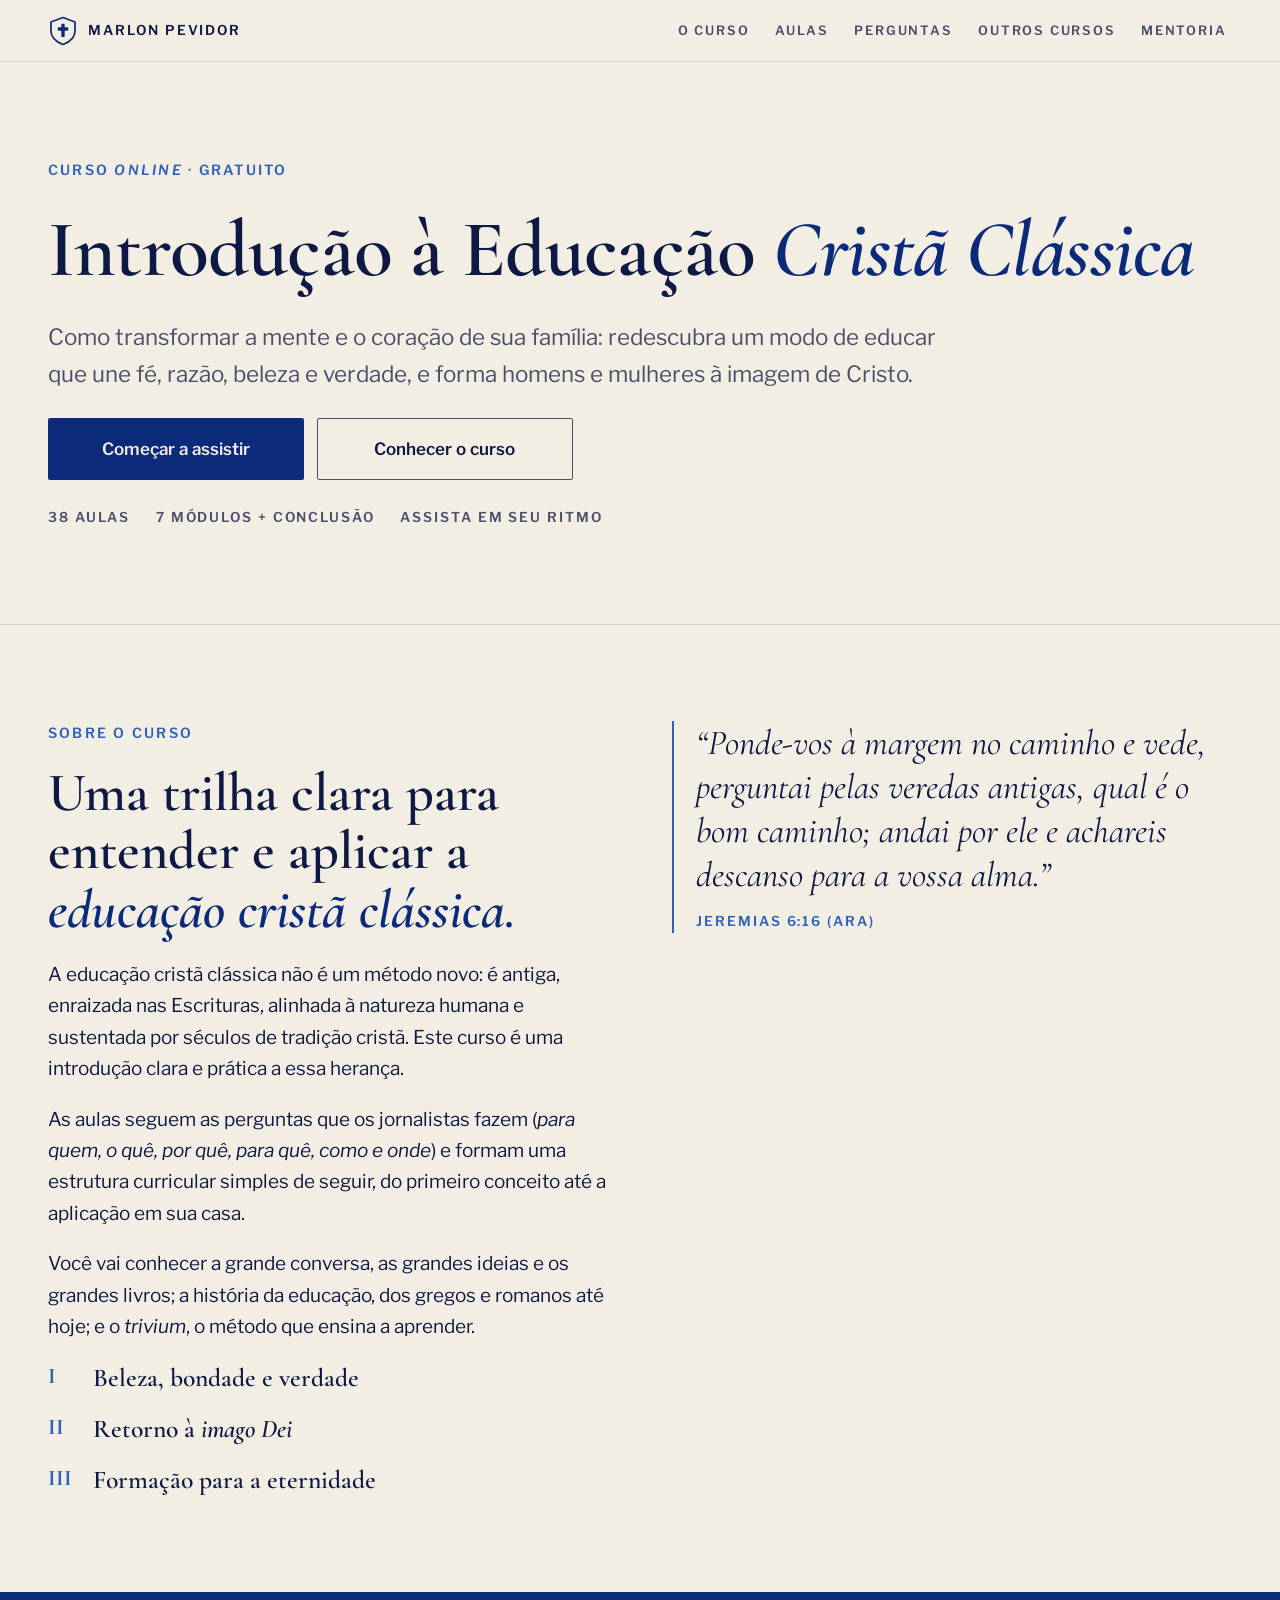
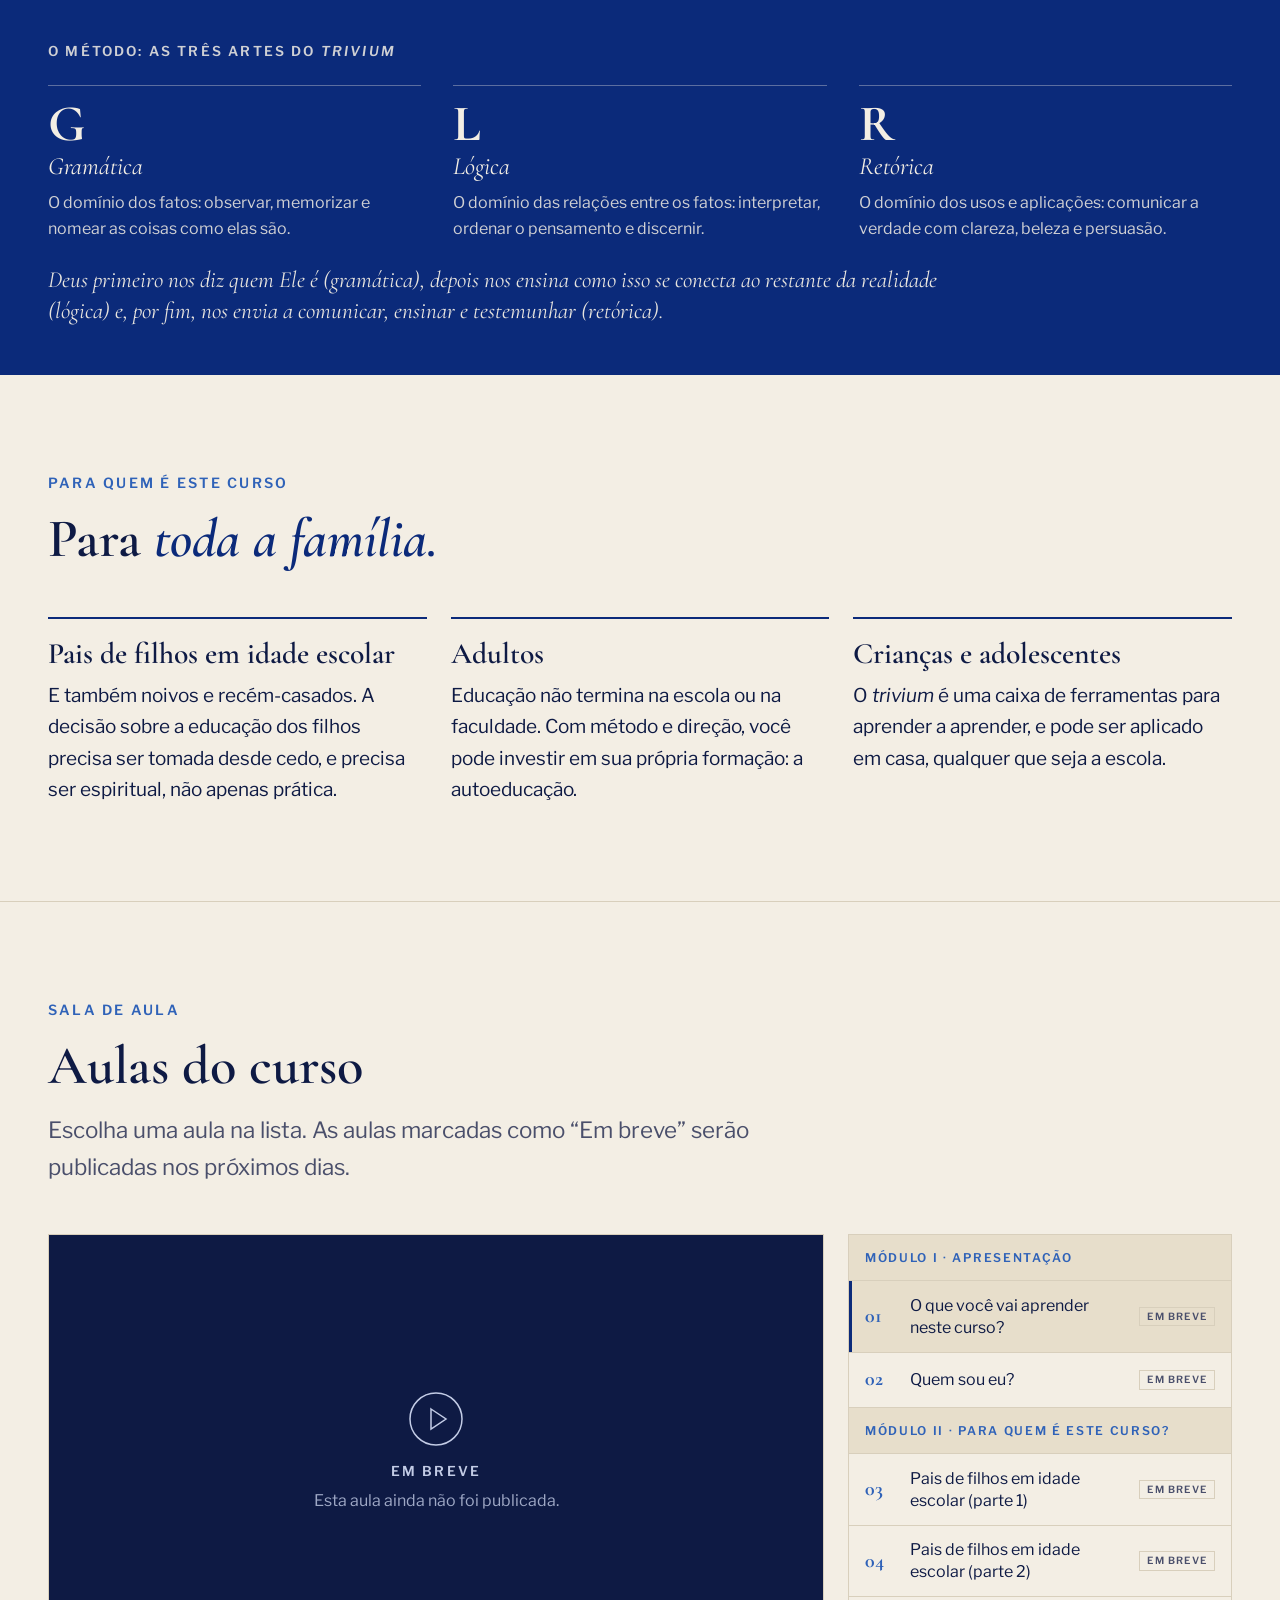
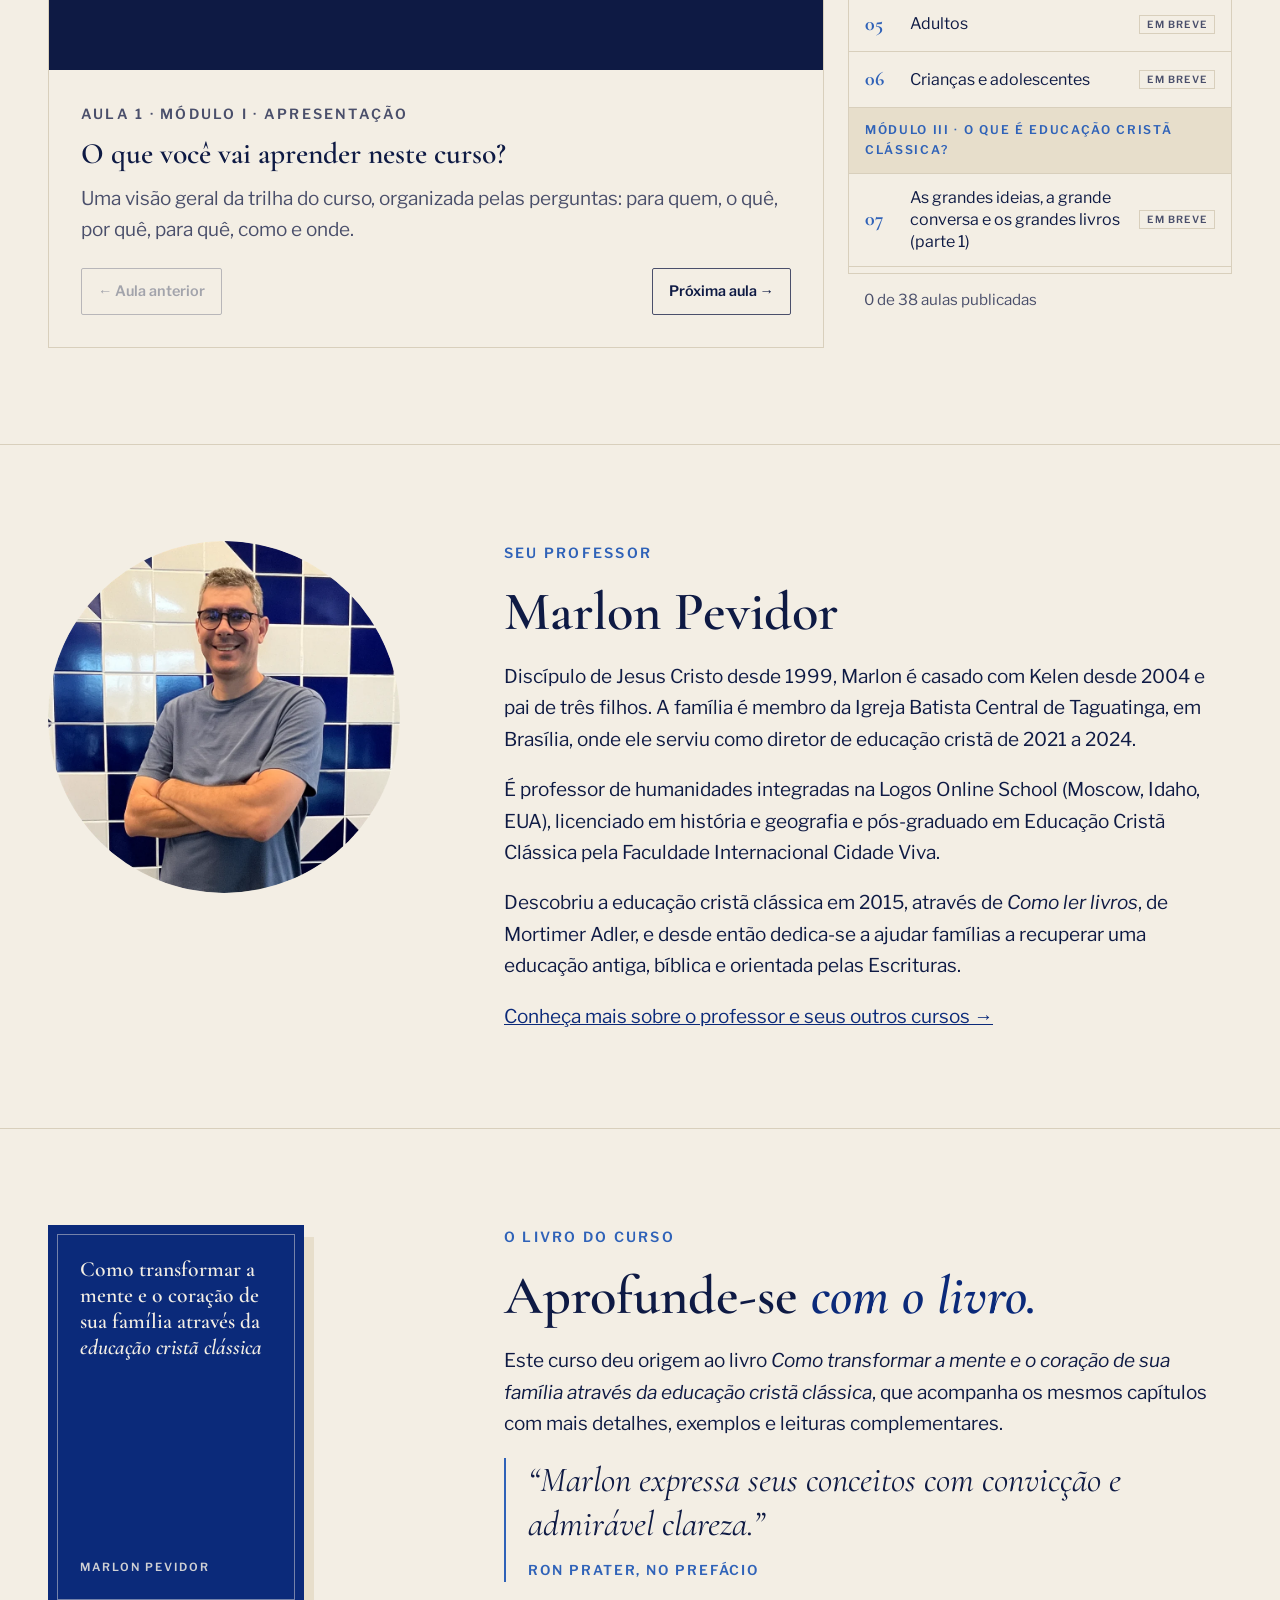
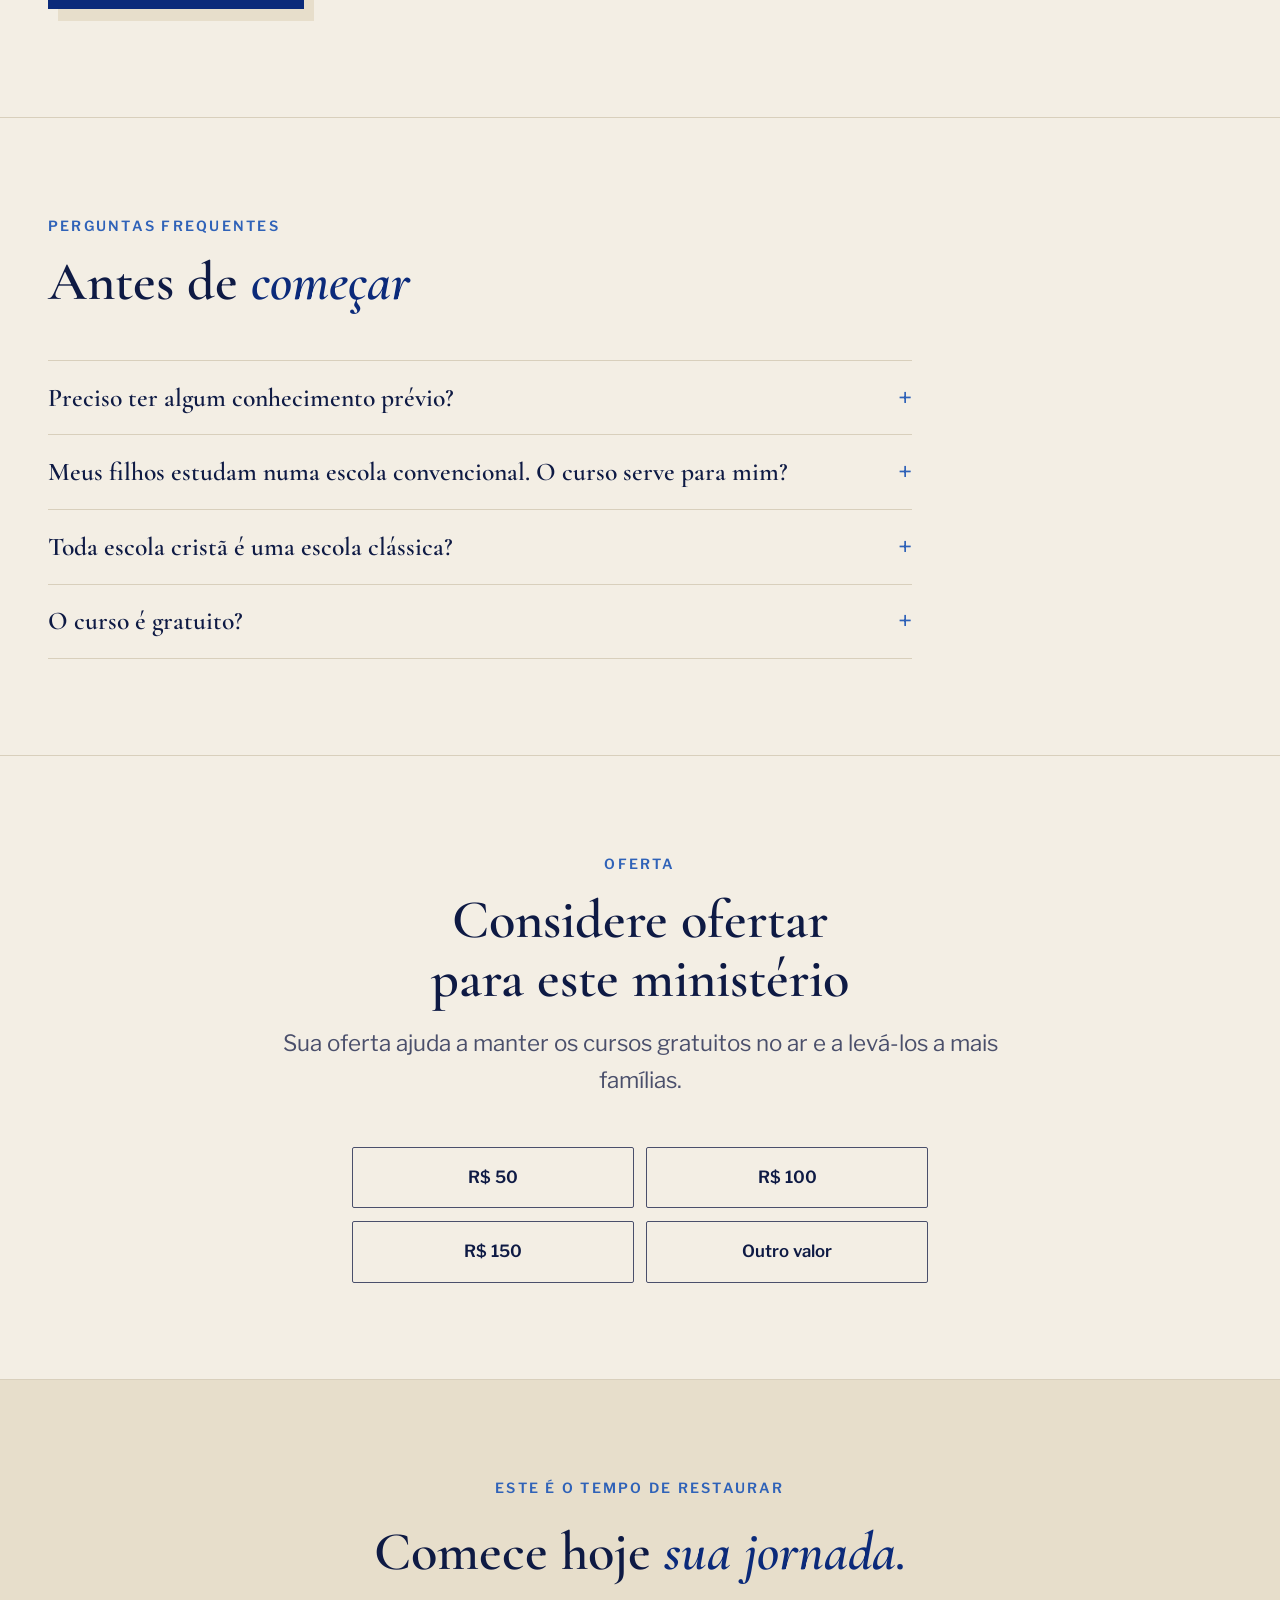
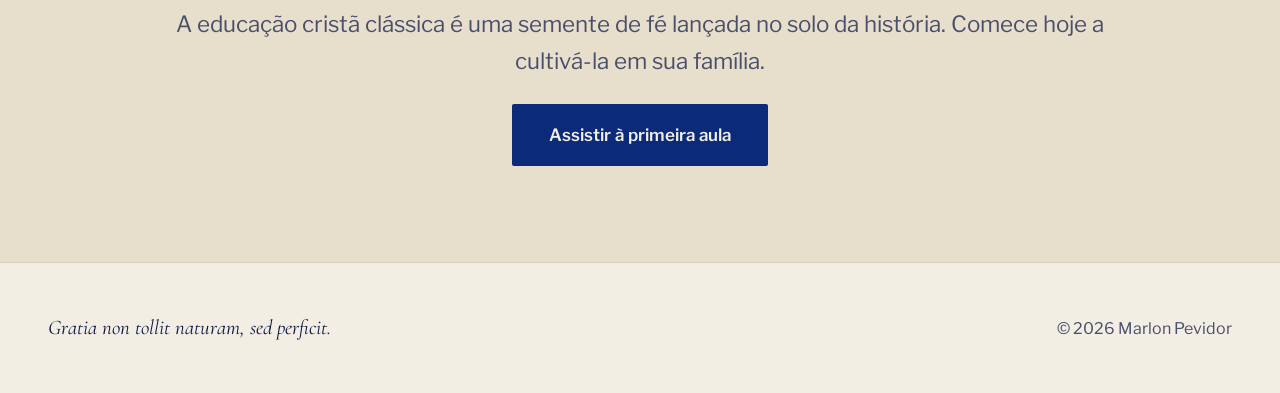
==== iecc/index.html @ c8c59bc8 "Simetria óptica das camadas, menu mais espaçado no celular, marca sobe ao topo - Mede a simetria pel" ====
<!doctype html>
<html lang="pt-BR">
<head>
<meta charset="utf-8">
<meta name="viewport" content="width=device-width, initial-scale=1, viewport-fit=cover">
<title>Introdução à Educação Cristã Clássica · Marlon Pevidor</title>
<meta name="description" content="Curso online gratuito de introdução à educação cristã clássica, com Marlon Pevidor.">
<link rel="canonical" href="https://marlonpevidor.pages.dev/iecc/">
<meta property="og:type" content="website">
<meta property="og:locale" content="pt_BR">
<meta property="og:site_name" content="Marlon Pevidor">
<meta property="og:url" content="https://marlonpevidor.pages.dev/iecc/">
<meta property="og:title" content="Introdução à Educação Cristã Clássica · Marlon Pevidor">
<meta property="og:description" content="Curso online gratuito: redescubra a tradição que formou gerações pela beleza, pela bondade e pela verdade.">
<meta property="og:image" content="https://marlonpevidor.pages.dev/iecc/compartilhar.png?v=9">
<meta property="og:image:width" content="1200">
<meta property="og:image:height" content="630">
<meta name="twitter:card" content="summary_large_image">
<link rel="icon" href="../favicon.svg" type="image/svg+xml">
<link rel="icon" href="../favicon-32.png" type="image/png" sizes="32x32">
<link rel="icon" href="../icon-192.png" type="image/png" sizes="192x192">
<link rel="apple-touch-icon" href="../apple-touch-icon.png">
<link rel="preconnect" href="https://fonts.googleapis.com">
<link rel="preconnect" href="https://fonts.gstatic.com" crossorigin>
<link rel="stylesheet" href="https://fonts.googleapis.com/css2?family=Cormorant+Garamond:ital,wght@0,500;0,600;0,700;1,500;1,600&family=Libre+Franklin:wght@400;500;600&display=swap">
<link rel="stylesheet" href="../estilo.css">
<script src="../site.js" defer></script>
</head>
<body>

<header class="topbar">
  <div class="wrap">
    <a class="brand" href="../" title="Página inicial"><svg class="crest" viewBox="0 0 40 40" aria-hidden="true"><path d="M20 2 L36 8 V20 C36 29 28 35 20 38 C12 35 4 29 4 20 V8 Z" fill="none" stroke="currentColor" stroke-width="2.3" stroke-linejoin="round"/><g transform="translate(9.76 8.96) scale(0.08)" fill="currentColor"><path d="M216,92v24a16,16,0,0,1-16,16H156v92a16,16,0,0,1-16,16H116a16,16,0,0,1-16-16V132H56a16,16,0,0,1-16-16V92A16,16,0,0,1,56,76h44V32a16,16,0,0,1,16-16h24a16,16,0,0,1,16,16V76h44A16,16,0,0,1,216,92Z"/></g></svg><span>Marlon Pevidor</span></a>
    <nav aria-label="Menu">
      <a href="#sobre">O curso</a>
      <a href="#aulas">Aulas</a>
      <a href="#perguntas">Perguntas</a>
      <a href="../#cursos">Outros cursos</a>
      <a href="../mentoria/">Mentoria</a>
    </nav>
  </div>
</header>

<main id="inicio">

  <section class="hero solo">
    <div class="wrap">
      <div class="hero-copy">
        <p class="caps">Curso <em>online</em> · Gratuito</p>
        <h1>Introdução à Educação <em>Cristã Clássica</em></h1>
        <p class="lede">Como transformar a mente e o coração de sua família: redescubra um modo de educar que une fé, razão, beleza e verdade, e forma homens e mulheres à imagem de Cristo.</p>
        <div class="actions">
          <a class="btn btn-primary" href="#aulas">Começar a assistir</a>
          <a class="btn btn-ghost" href="#sobre">Conhecer o curso</a>
        </div>
        <ul class="facts-inline"><li id="meta-count">aulas</li><li>7 módulos + conclusão</li><li>Assista em seu ritmo</li></ul>
      </div>
    </div>
  </section>

  <section class="story" id="sobre">
    <div class="wrap">
      <div class="stack">
        <p class="caps">Sobre o curso</p>
        <h2>Uma trilha clara para entender e aplicar a <em>educação cristã clássica.</em></h2>
        <p>A educação cristã clássica não é um método novo: é antiga, enraizada nas Escrituras, alinhada à natureza humana e sustentada por séculos de tradição cristã. Este curso é uma introdução clara e prática a essa herança.</p>
        <p>As aulas seguem as perguntas que os jornalistas fazem (<em>para quem, o quê, por quê, para quê, como e onde</em>) e formam uma estrutura curricular simples de seguir, do primeiro conceito até a aplicação em sua casa.</p>
        <p>Você vai conhecer a grande conversa, as grandes ideias e os grandes livros; a história da educação, dos gregos e romanos até hoje; e o <em>trivium</em>, o método que ensina a aprender.</p>
        <ol class="destiny big">
          <li>Beleza, bondade e verdade</li>
          <li>Retorno à <em>imago Dei</em></li>
          <li>Formação para a eternidade</li>
        </ol>
      </div>
      <blockquote>
        <p>“Ponde-vos à margem no caminho e vede, perguntai pelas veredas antigas, qual é o bom caminho; andai por ele e achareis descanso para a vossa alma.”</p>
        <cite>Jeremias 6:16 (ARA)</cite>
      </blockquote>
    </div>
  </section>

  <section class="band three" aria-label="As três artes do trivium">
    <div class="wrap">
      <span class="label">O método: as três artes do <em>trivium</em></span>
      <ol>
        <li><span class="letter" aria-hidden="true">G</span><span class="word">Gramática</span><span class="desc">O domínio dos fatos: observar, memorizar e nomear as coisas como elas são.</span></li>
        <li><span class="letter" aria-hidden="true">L</span><span class="word">Lógica</span><span class="desc">O domínio das relações entre os fatos: interpretar, ordenar o pensamento e discernir.</span></li>
        <li><span class="letter" aria-hidden="true">R</span><span class="word">Retórica</span><span class="desc">O domínio dos usos e aplicações: comunicar a verdade com clareza, beleza e persuasão.</span></li>
      </ol>
      <p class="note">Deus primeiro nos diz quem Ele é (gramática), depois nos ensina como isso se conecta ao restante da realidade (lógica) e, por fim, nos envia a comunicar, ensinar e testemunhar (retórica).</p>
    </div>
  </section>

  <section id="para-quem">
    <div class="wrap">
      <div class="head">
        <p class="caps">Para quem é este curso</p>
        <h2>Para <em>toda a família.</em></h2>
      </div>
      <div class="paths three">
        <div class="path">
          <h3>Pais de filhos em idade escolar</h3>
          <p>E também noivos e recém-casados. A decisão sobre a educação dos filhos precisa ser tomada desde cedo, e precisa ser espiritual, não apenas prática.</p>
        </div>
        <div class="path">
          <h3>Adultos</h3>
          <p>Educação não termina na escola ou na faculdade. Com método e direção, você pode investir em sua própria formação: a autoeducação.</p>
        </div>
        <div class="path">
          <h3>Crianças e adolescentes</h3>
          <p>O <em>trivium</em> é uma caixa de ferramentas para aprender a aprender, e pode ser aplicado em casa, qualquer que seja a escola.</p>
        </div>
      </div>
    </div>
  </section>

  <section id="aulas">
    <div class="wrap">
      <div class="head">
        <p class="caps">Sala de aula</p>
        <h2>Aulas do curso</h2>
        <p class="lede">Escolha uma aula na lista. As aulas marcadas como “Em breve” serão publicadas nos próximos dias.</p>
      </div>
      <div class="player-grid">
        <div class="stage">
          <div class="video" id="video"></div>
          <div class="lesson-info">
            <p class="caps" id="lesson-module"></p>
            <h3 id="lesson-title"></h3>
            <p id="lesson-desc"></p>
            <div class="lesson-nav">
              <button id="prev">← Aula anterior</button>
              <button id="next">Próxima aula →</button>
            </div>
          </div>
        </div>
        <aside>
          <div class="syllabus" id="syllabus"></div>
          <div class="progress" id="progress"></div>
        </aside>
      </div>
    </div>
  </section>

  <section class="about" id="professor">
    <div class="wrap">
      <img src="../assets/marlon.webp" alt="Professor Marlon Pevidor" width="840" height="840" loading="lazy">
      <div class="stack">
        <p class="caps">Seu professor</p>
        <h2>Marlon Pevidor</h2>
        <p>Discípulo de Jesus Cristo desde 1999, Marlon é casado com Kelen desde 2004 e pai de três filhos. A família é membro da Igreja Batista Central de Taguatinga, em Brasília, onde ele serviu como diretor de educação cristã de 2021 a 2024.</p>
        <p>É professor de humanidades integradas na Logos Online School (Moscow, Idaho, EUA), licenciado em história e geografia e pós-graduado em Educação Cristã Clássica pela Faculdade Internacional Cidade Viva.</p>
        <p>Descobriu a educação cristã clássica em 2015, através de <em>Como ler livros</em>, de Mortimer Adler, e desde então dedica-se a ajudar famílias a recuperar uma educação antiga, bíblica e orientada pelas Escrituras.</p>
        <p><a href="../#professor">Conheça mais sobre o professor e seus outros cursos →</a></p>
      </div>
    </div>
  </section>

  <section class="about" id="livro">
    <div class="wrap">
      <div class="book-cover" aria-hidden="true">
        <div class="t">Como transformar a mente e o coração de sua família através da <em>educação cristã clássica</em></div>
        <div class="a">Marlon Pevidor</div>
      </div>
      <div class="stack">
        <p class="caps">O livro do curso</p>
        <h2>Aprofunde-se <em>com o livro.</em></h2>
        <p>Este curso deu origem ao livro <em>Como transformar a mente e o coração de sua família através da educação cristã clássica</em>, que acompanha os mesmos capítulos com mais detalhes, exemplos e leituras complementares.</p>
        <blockquote>
          <p>“Marlon expressa seus conceitos com convicção e admirável clareza.”</p>
          <cite>Ron Prater, no prefácio</cite>
        </blockquote>
      </div>
    </div>
  </section>

  <section id="perguntas">
    <div class="wrap">
      <div class="head">
        <p class="caps">Perguntas frequentes</p>
        <h2>Antes de <em>começar</em></h2>
      </div>
      <div class="faq">
        <details>
          <summary>Preciso ter algum conhecimento prévio?</summary>
          <p>Não. O curso é introdutório e começa do zero, explicando cada conceito (<em>trivium</em>, <em>quadrivium</em>, sete artes liberais, grandes livros) passo a passo.</p>
        </details>
        <details>
          <summary>Meus filhos estudam numa escola convencional. O curso serve para mim?</summary>
          <p>Sim. A formação da mente não depende exclusivamente da escola. O curso mostra caminhos como o <em>afterschooling</em> (aplicar a educação clássica em casa, no contraturno), a educação domiciliar e as escolas cristãs clássicas.</p>
        </details>
        <details>
          <summary>Toda escola cristã é uma escola clássica?</summary>
          <p>Não. Muitas escolas confessionais seguem a BNCC e acrescentam elementos religiosos, mas não adotam os fundamentos da educação cristã clássica. O módulo VII explica as diferenças.</p>
        </details>
        <details>
          <summary>O curso é gratuito?</summary>
          <p>Sim. Todas as aulas ficam disponíveis gratuitamente no YouTube e podem ser assistidas aqui, em seu ritmo.</p>
        </details>
      </div>
    </div>
  </section>

  <section class="center" id="ofertar">
    <div class="wrap">
      <div class="head">
        <p class="caps">Oferta</p>
        <h2>Considere ofertar para este ministério</h2>
        <p class="lede">Sua oferta ajuda a manter os cursos gratuitos no ar e a levá-los a mais famílias.</p>
      </div>
      <div class="pix-box" id="ofertar-box">
        <div class="pix-valores"></div>
        <div class="pix-resultado" hidden>
          <p class="pix-titulo"></p>
          <div class="pix-qr"></div>
          <p class="pix-ajuda">No celular: toque em <strong>Copiar código Pix</strong>, abra o <em>app</em> de seu banco, vá em <strong>Pix → Copia e Cola</strong> e cole. No computador: escaneie o <em>QR Code</em> com o <em>app</em> do banco.</p>
          <textarea readonly aria-label="Código Pix copia e cola"></textarea>
          <button type="button" class="btn btn-primary pix-copiar">Copiar código Pix</button>
        </div>
      </div>
    </div>
  </section>

  <section class="final">
    <div class="wrap">
      <p class="caps">Este é o tempo de restaurar</p>
      <h2>Comece hoje <em>sua jornada.</em></h2>
      <p class="lede">A educação cristã clássica é uma semente de fé lançada no solo da história. Comece hoje a cultivá-la em sua família.</p>
      <div class="actions"><a class="btn btn-primary" href="#aula-1">Assistir à primeira aula</a></div>
    </div>
  </section>

</main>

<footer>
  <div class="wrap">
    <em lang="la">Gratia non tollit naturam, sed perficit.</em>
    <span>© <span id="year">2026</span> Marlon Pevidor</span>
  </div>
</footer>
<script>
/* ==================================================================
   AULAS DO CURSO — para publicar uma aula, cole o link do YouTube
   entre as aspas de youtube: "". O campo "arquivo" é só o nome do
   vídeo no Google Drive, para você saber qual é qual.
   Aulas com youtube vazio aparecem como "Em breve".
   ================================================================== */
const MODULOS = [
  {
    titulo: "Módulo I · Apresentação",
    aulas: [
      { arquivo: "M1A1", youtube: "", titulo: "O que você vai aprender neste curso?", descricao: "Uma visão geral da trilha do curso, organizada pelas perguntas: para quem, o quê, por quê, para quê, como e onde." },
      { arquivo: "M1A2", youtube: "", titulo: "Quem sou eu?", descricao: "Um pouco da história do professor Marlon Pevidor e de como ele descobriu a educação cristã clássica." },
    ],
  },
  {
    titulo: "Módulo II · Para quem é este curso?",
    aulas: [
      { arquivo: "M2A1p1", youtube: "", titulo: "Pais de filhos em idade escolar (parte 1)", descricao: "Por que a decisão sobre a educação dos filhos precisa ser espiritual, e não apenas prática." },
      { arquivo: "M2A1p2", youtube: "", titulo: "Pais de filhos em idade escolar (parte 2)", descricao: "Escolas confessionais, escolas cristãs clássicas e o que considerar na escolha." },
      { arquivo: "M2A2",   youtube: "", titulo: "Adultos", descricao: "A educação cristã clássica também é para você: a autoeducação com método e direção." },
      { arquivo: "M2A3",   youtube: "", titulo: "Crianças e adolescentes", descricao: "O <em>trivium</em> como caixa de ferramentas para aprender a aprender." },
    ],
  },
  {
    titulo: "Módulo III · O que é educação cristã clássica?",
    aulas: [
      { arquivo: "M3A1p1", youtube: "", titulo: "As grandes ideias, a grande conversa e os grandes livros (parte 1)", descricao: "A conversa mantida pelas maiores mentes dos últimos quase três mil anos — e como entrar nela." },
      { arquivo: "M3A1p2", youtube: "", titulo: "As grandes ideias, a grande conversa e os grandes livros (parte 2)", descricao: "Continuação." },
      { arquivo: "M3A1p3", youtube: "", titulo: "As grandes ideias, a grande conversa e os grandes livros (parte 3)", descricao: "Continuação." },
      { arquivo: "M3A1p4", youtube: "", titulo: "As grandes ideias, a grande conversa e os grandes livros (parte 4)", descricao: "Continuação." },
      { arquivo: "M3A1p5", youtube: "", titulo: "As grandes ideias, a grande conversa e os grandes livros (parte 5)", descricao: "Continuação." },
      { arquivo: "M3A2p1", youtube: "", titulo: "Breve história da educação (parte 1)", descricao: "Gregos e romanos: gramática, literatura, lógica e retórica." },
      { arquivo: "M3A2p2", youtube: "", titulo: "Breve história da educação (parte 2)", descricao: "De Agostinho às sete artes liberais; o Renascimento e a Reforma." },
      { arquivo: "M3A2p3", youtube: "", titulo: "Breve história da educação (parte 3)", descricao: "Do Iluminismo à educação progressista do século XX." },
    ],
  },
  {
    titulo: "Módulo IV · Por que é importante saber o que é educação cristã clássica?",
    aulas: [
      { arquivo: "M4A1p1", youtube: "", titulo: "Uma defesa da educação cristã clássica (parte 1)", descricao: "A defesa positiva: as características da educação cristã clássica." },
      { arquivo: "M4A1p2", youtube: "", titulo: "Uma defesa da educação cristã clássica (parte 2)", descricao: "Continuação." },
      { arquivo: "M4A1p3", youtube: "", titulo: "Uma defesa da educação cristã clássica (parte 3)", descricao: "Continuação." },
      { arquivo: "M4A1p4", youtube: "", titulo: "Uma defesa da educação cristã clássica (parte 4)", descricao: "A defesa negativa: refutando acusações." },
      { arquivo: "M4A1p5", youtube: "", titulo: "Uma defesa da educação cristã clássica (parte 5)", descricao: "Os defeitos das alternativas." },
      { arquivo: "M4A2p1", youtube: "", titulo: "Textos bíblicos que referendam a educação cristã clássica (parte 1)", descricao: "O que as Escrituras dizem sobre educar." },
      { arquivo: "M4A2p2", youtube: "", titulo: "Textos bíblicos que referendam a educação cristã clássica (parte 2)", descricao: "Continuação." },
      { arquivo: "M4A3p1", youtube: "", titulo: "O <em>trivium</em> e a Trindade (parte 1)", descricao: "Gramática, lógica e retórica como analogia da revelação do Deus trino." },
      { arquivo: "M4A3p2", youtube: "", titulo: "O <em>trivium</em> e a Trindade (parte 2)", descricao: "Continuação." },
    ],
  },
  {
    titulo: "Módulo V · Para que serve uma educação cristã clássica?",
    aulas: [
      { arquivo: "M5A1p1", youtube: "", titulo: "Objetivos: beleza, bondade e verdade", descricao: "O primeiro grande objetivo da educação cristã clássica." },
      { arquivo: "M5A1p2", youtube: "", titulo: "Objetivos: o retorno à <em>imago Dei</em>", descricao: "Educar para que sejamos mais parecidos com Cristo." },
      { arquivo: "M5A1p3", youtube: "", titulo: "Objetivos: formação para a eternidade", descricao: "Uma educação que não forma apenas para o mercado, mas para a eternidade." },
    ],
  },
  {
    titulo: "Módulo VI · Como autoeducar-se e educar seus filhos?",
    aulas: [
      { arquivo: "M6A1p1", youtube: "", titulo: "Os métodos (parte 1)", descricao: "As sete artes liberais: <em>trivium</em> e <em>quadrivium</em>." },
      { arquivo: "M6A1p2", youtube: "", titulo: "Os métodos (parte 2)", descricao: "Continuação." },
      { arquivo: "M6A1p3", youtube: "", titulo: "Os métodos (parte 3)", descricao: "Charlotte Mason, com Bruna Bugana." },
      { arquivo: "M6A2p1", youtube: "", titulo: "Adultos: como educar sua mente (parte 1)", descricao: "Um plano de formação para a autoeducação." },
      { arquivo: "M6A2p2", youtube: "", titulo: "Adultos: como educar sua mente (parte 2)", descricao: "Continuação." },
      { arquivo: "M6A3",   youtube: "", titulo: "Crianças", descricao: "Ensinando o <em>trivium</em> e formando uma mente bem treinada." },
    ],
  },
  {
    titulo: "Módulo VII · Onde adquirir uma educação cristã clássica?",
    aulas: [
      { arquivo: "M7A1p1", youtube: "", titulo: "Em casa (parte 1)", descricao: "Educação domiciliar independente." },
      { arquivo: "M7A1p2", youtube: "", titulo: "Em casa (parte 2)", descricao: "Educação domiciliar orientada." },
      { arquivo: "M7A1p3", youtube: "", titulo: "Em casa (parte 3)", descricao: "Continuação." },
      { arquivo: "M7A1p4", youtube: "", titulo: "Em casa (parte 4)", descricao: "Afterschooling: educação clássica no contraturno." },
      { arquivo: "M7A2",   youtube: "", titulo: "Na escola", descricao: "Escolas cristãs clássicas e outras alternativas." },
    ],
  },
  {
    titulo: "Conclusão",
    aulas: [
      { arquivo: "M8A1", youtube: "", titulo: "E agora? O que fazer?", descricao: "Reparando as ruínas: um chamado à ação." },
    ],
  },
];

/* ---------- daqui para baixo não precisa mexer ---------- */
function youtubeId(url) {
  if (!url) return null;
  const m = url.match(/(?:youtu\.be\/|v=|embed\/|shorts\/|live\/)([\w-]{11})/);
  return m ? m[1] : (/^[\w-]{11}$/.test(url) ? url : null);
}

const lessons = [];
MODULOS.forEach((mod) => mod.aulas.forEach((a) => lessons.push({ ...a, modulo: mod.titulo, id: youtubeId(a.youtube) })));

const $ = (s) => document.querySelector(s);
const syllabus = $("#syllabus");
const playIcon = '<svg viewBox="0 0 56 56" fill="none" stroke="currentColor" stroke-width="1.5"><circle cx="28" cy="28" r="26"/><path d="M23 18 L38 28 L23 38 Z"/></svg>';
let current = 0;

function render() {
  let n = 0, html = "";
  MODULOS.forEach((mod) => {
    html += `<div class="module-title">${mod.titulo}</div>`;
    mod.aulas.forEach(() => {
      const l = lessons[n];
      html += `<button class="lesson" data-i="${n}">
        <span class="n">${String(n + 1).padStart(2, "0")}</span>
        <span>${l.titulo}</span>
        <span class="tag ${l.id ? "ok" : ""}">${l.id ? "Assistir" : "Em breve"}</span>
      </button>`;
      n++;
    });
  });
  syllabus.innerHTML = html;
  syllabus.addEventListener("click", (e) => {
    const b = e.target.closest(".lesson");
    if (b) { location.hash = "aula-" + (+b.dataset.i + 1); }
  });
  const published = lessons.filter((l) => l.id).length;
  $("#progress").textContent = `${published} de ${lessons.length} aulas publicadas`;
  $("#meta-count").textContent = `${lessons.length} aulas`;
}

function show(i, scroll) {
  current = Math.max(0, Math.min(lessons.length - 1, i));
  const l = lessons[current];
  $("#video").innerHTML = l.id
    ? `<iframe src="https://www.youtube-nocookie.com/embed/${l.id}?rel=0" title="${l.titulo.replace(/<[^>]+>/g, "")}" allow="accelerometer; autoplay; clipboard-write; encrypted-media; gyroscope; picture-in-picture" allowfullscreen></iframe>`
    : `<div class="placeholder">${playIcon}<strong>EM BREVE</strong><span>Esta aula ainda não foi publicada.</span></div>`;
  $("#lesson-module").textContent = `Aula ${current + 1} · ${l.modulo}`;
  $("#lesson-title").innerHTML = l.titulo;
  $("#lesson-desc").innerHTML = l.descricao;
  document.querySelectorAll(".lesson").forEach((b) => b.classList.toggle("active", +b.dataset.i === current));
  $("#prev").disabled = current === 0;
  $("#next").disabled = current === lessons.length - 1;
  if (scroll) $("#aulas").scrollIntoView({ behavior: "smooth" });
}

function fromHash(scroll) {
  const m = location.hash.match(/^#aula-(\d+)$/);
  if (m) show(+m[1] - 1, scroll);
}

$("#prev").onclick = () => (location.hash = "aula-" + current);
$("#next").onclick = () => (location.hash = "aula-" + (current + 2));
window.addEventListener("hashchange", () => fromHash(true));
$("#year").textContent = new Date().getFullYear();

render();
show(0);
fromHash(true);
</script>
<script>document.getElementById("year").textContent = new Date().getFullYear();</script>
<script src="../qrcode.js"></script>
<script src="../pix.js"></script>
</body>
</html>
---- estilo.css ----
/* =====================================================================
   Estilo único do site do professor Marlon Pevidor.
   Modelo estético da página da mentoria: tipografia de livro (Cormorant
   Garamond) com texto em Libre Franklin, paleta tirada da foto (azulejo
   cobalto e creme), seções separadas por linhas finas, rótulos azuis.
   ===================================================================== */
:root {
  --paper: #F3EEE4;      /* azulejo creme, mais claro */
  --paper-2: #E7DECB;    /* azulejo creme */
  --ink: #0E1A44;        /* azul-marinho profundo */
  --ink-soft: #4A4F6B;   /* cinza-azulado da camisa */
  --cobalt: #0B2A7A;     /* azulejo cobalto */
  --azure: #2F62B8;      /* reflexo no azulejo, versão legível */
  --rule: #D8CFBC;
  --on-cobalt: #F3EEE4;
  --stage: #0E1A44;      /* fundo do vídeo */
  --font-display: "Cormorant Garamond", "EB Garamond", Garamond, "Times New Roman", serif;
  --font-body: "Libre Franklin", "Helvetica Neue", Arial, sans-serif;
  --measure: 62ch;
  --wide: 74rem;
  /* Medidas únicas de espaçamento: todas as camadas usam as mesmas */
  --gutter: clamp(28px, 6vw, 40px);       /* margem lateral do conteúdo */
  --section-y: clamp(64px, 10vw, 96px);   /* espaço acima e abaixo de cada camada */
  --box-pad: clamp(22px, 5vw, 32px);      /* espaço interno de cartões e caixas */
}
@media (prefers-color-scheme: dark) {
  :root:not([data-theme="light"]) {
    --paper: #0B1432; --paper-2: #122047; --ink: #EFE8DA; --ink-soft: #B4BAD0;
    --cobalt: #7FB6EC; --azure: #79B5EC; --rule: #243160; --on-cobalt: #0B1432; --stage: #050B22;
    color-scheme: dark;
  }
}
:root[data-theme="dark"] {
  --paper: #0B1432; --paper-2: #122047; --ink: #EFE8DA; --ink-soft: #B4BAD0;
  --cobalt: #7FB6EC; --azure: #79B5EC; --rule: #243160; --on-cobalt: #0B1432; --stage: #050B22;
  color-scheme: dark;
}

*, *::before, *::after { box-sizing: border-box; }
/* A rolagem para logo abaixo da barra do topo; o "- 1px" esconde a linha de cima da camada
   sob a linha da barra, para não aparecerem duas linhas. --topbar-h é medido por site.js. */
html { scroll-behavior: smooth; scroll-padding-top: calc(var(--topbar-h, 4.5rem) - 1px); }
@media (prefers-reduced-motion: reduce) { html { scroll-behavior: auto; } }
body {
  margin: 0;
  background: var(--paper);
  color: var(--ink);
  font-family: var(--font-body);
  font-size: 1.1875rem;
  line-height: 1.65;
  -webkit-font-smoothing: antialiased;
}
img { max-width: 100%; display: block; }
a { color: var(--cobalt); }
a:focus-visible, summary:focus-visible, button:focus-visible { outline: 2px solid var(--azure); outline-offset: 3px; border-radius: 2px; }

.wrap {
  max-width: calc(var(--wide) + 2 * var(--gutter));
  margin-inline: auto;
  padding-left: max(var(--gutter), env(safe-area-inset-left, 0px));
  padding-right: max(var(--gutter), env(safe-area-inset-right, 0px));
}
section { padding-block: var(--section-y); }
section + section { border-top: 1px solid var(--rule); }

/* escala tipográfica */
.caps {
  font-family: var(--font-body);
  font-weight: 600;
  font-size: 0.875rem;
  letter-spacing: 0.16em;
  text-transform: uppercase;
  color: var(--azure);
  margin: 0;
}
h1, h2, h3 { font-family: var(--font-display); font-weight: 600; line-height: 1.08; margin: 0; text-wrap: balance; }
h1 { font-size: clamp(2.9rem, 6.8vw, 5rem); letter-spacing: -0.01em; }
h2 { font-size: clamp(2.2rem, 4.6vw, 3.4rem); }
h3 { font-size: clamp(1.6rem, 2.4vw, 1.85rem); }
h1 em, h2 em, h3 em { font-style: italic; color: var(--cobalt); }
p { margin: 0; max-width: var(--measure); }
.lede { font-size: clamp(1.25rem, 1.8vw, 1.4rem); color: var(--ink-soft); }
.stack { display: grid; gap: 1.2rem; align-content: start; }
.head { display: grid; gap: 1rem; margin-bottom: clamp(2rem, 4vw, 3rem); max-width: 50rem; }
i[lang="la"], em { font-style: italic; }

/* botões */
.btn {
  display: inline-flex; align-items: center; justify-content: center; gap: 0.6rem;
  font-family: var(--font-body); font-weight: 600; font-size: 1.0625rem;
  padding: 1rem 1.6rem;
  border-radius: 2px;
  border: 1px solid transparent;
  text-decoration: none;
  text-align: center;
  cursor: pointer;
  transition: transform .15s ease, background-color .15s ease;
}
.btn-primary { background: var(--cobalt); color: var(--on-cobalt); }
.btn-primary:hover { transform: translateY(-1px); }
.btn-ghost { background: transparent; color: var(--ink); border-color: var(--ink-soft); }
.btn-ghost:hover { background: var(--paper-2); }
.actions { display: flex; flex-wrap: wrap; gap: 0.8rem; }
.actions .btn { min-width: 16rem; }   /* botões lado a lado com a mesma largura */

/* barra superior */
.topbar { position: sticky; top: env(safe-area-inset-top, 0px); z-index: 20; background: var(--paper); border-bottom: 1px solid var(--rule); }
body::before { content: ""; position: fixed; inset: 0 0 auto; height: env(safe-area-inset-top, 0px); z-index: 30; background: var(--paper); }
.topbar .wrap { display: flex; align-items: center; justify-content: space-between; gap: 1rem; padding-block: 0.75rem; }
.brand { display: inline-flex; align-items: center; gap: .65rem; font-family: var(--font-body); font-weight: 600; letter-spacing: 0.14em; font-size: 0.85rem; text-transform: uppercase; color: var(--ink); text-decoration: none; }
.crest { width: 30px; height: 30px; flex: none; color: var(--cobalt); }
.topbar nav { display: flex; flex-wrap: wrap; gap: 0 .9rem; }
.topbar nav a { font-weight: 600; font-size: .8rem; letter-spacing: .14em; text-transform: uppercase; color: var(--ink-soft); text-decoration: none; padding: .5rem .35rem; } /* área de toque maior */
.topbar nav a:hover { color: var(--cobalt); }

/* abertura */
.hero .wrap { display: grid; grid-template-columns: minmax(0, 1.25fr) minmax(0, 0.85fr); gap: clamp(2rem, 5vw, 4.5rem); align-items: center; }
.hero.solo .wrap { grid-template-columns: minmax(0, 1fr); }
.hero-copy { display: grid; gap: 1.6rem; min-width: 0; }
.portrait { margin: 0; isolation: isolate; padding: 12px; max-width: 27rem; justify-self: center; width: 100%; }
.ring { display: block; position: relative; }
.ring::before { content: ""; position: absolute; inset: -12px; border: 1px solid var(--azure); border-radius: 50%; opacity: .7; }
.portrait img { width: 100%; height: auto; aspect-ratio: 1; object-fit: cover; border-radius: 50%; }
.portrait figcaption { margin-top: 1.2rem; display: grid; gap: .15rem; text-align: center; }
.portrait figcaption strong { font-family: var(--font-display); font-size: 1.6rem; font-weight: 600; }
.portrait figcaption span { font-size: 1rem; color: var(--ink-soft); }
.facts-inline { display: flex; flex-wrap: wrap; gap: .4rem 1.6rem; margin: 0; padding: 0; list-style: none; font-size: .85rem; font-weight: 600; letter-spacing: .14em; text-transform: uppercase; color: var(--ink-soft); }

/* faixa cobalto */
.band { background: var(--cobalt); color: var(--on-cobalt); padding-block: clamp(2.2rem, 4vw, 3rem); }
.band .wrap { display: grid; gap: 1.4rem; }
.band .label { font-size: .85rem; font-weight: 600; letter-spacing: .16em; text-transform: uppercase; opacity: .85; }
.band ol { list-style: none; margin: 0; padding: 0; display: grid; grid-template-columns: repeat(6, minmax(0, 1fr)); gap: 1.4rem 1rem; }
.band.three ol { grid-template-columns: repeat(3, minmax(0, 1fr)); gap: 1.4rem 2rem; }
.band li { display: grid; gap: .1rem; align-content: start; border-top: 1px solid color-mix(in srgb, var(--on-cobalt) 35%, transparent); padding-top: .8rem; }
.band .letter { font-family: var(--font-display); font-weight: 700; font-size: clamp(2.4rem, 4vw, 3.2rem); line-height: 1; }
.band .word { font-family: var(--font-display); font-style: italic; font-size: clamp(1.3rem, 2vw, 1.55rem); line-height: 1.2; }
.band .desc { font-size: 1rem; opacity: .85; margin-top: .4rem; }
.band .note { font-family: var(--font-display); font-style: italic; font-size: clamp(1.25rem, 2vw, 1.45rem); line-height: 1.35; max-width: 56rem; opacity: .95; }
section.band + section, section + section.band { border-top: 0; }

/* duas colunas: texto e citação */
.story .wrap { display: grid; grid-template-columns: minmax(0, 1fr) minmax(0, 1fr); gap: clamp(2rem, 5vw, 5rem); align-items: start; }
blockquote { margin: 0; padding-left: 1.4rem; border-left: 2px solid var(--azure); display: grid; gap: .8rem; }
blockquote p { font-family: var(--font-display); font-size: clamp(1.7rem, 3vw, 2.2rem); line-height: 1.25; font-style: italic; }
blockquote cite { font-style: normal; font-size: .85rem; font-weight: 600; letter-spacing: .14em; text-transform: uppercase; color: var(--azure); }

/* dois quadros */
.ledger { display: grid; grid-template-columns: repeat(2, minmax(0, 1fr)); gap: 0; border: 1px solid var(--rule); }
.ledger > div { padding: var(--box-pad); display: grid; gap: 1rem; align-content: start; }
.ledger > div + div { border-left: 1px solid var(--rule); background: var(--paper-2); }
.ledger ul { margin: 0; padding: 0; list-style: none; display: grid; gap: .8rem; }
.ledger li { padding-left: 1.4rem; position: relative; }
.ledger .have li::before { content: "—"; position: absolute; left: 0; color: var(--ink-soft); }
.ledger .missing li::before { content: "✦"; position: absolute; left: 0; color: var(--azure); font-size: .85rem; top: .25rem; }
.ledger .verdict { font-family: var(--font-display); font-size: 1.55rem; font-style: italic; color: var(--cobalt); }

/* público */
.paths { display: grid; grid-template-columns: repeat(2, minmax(0, 1fr)); gap: 1.5rem; margin-bottom: 2.5rem; }
.paths.three { grid-template-columns: repeat(3, minmax(0, 1fr)); margin-bottom: 0; }
.path { border-top: 2px solid var(--cobalt); padding-top: 1.2rem; display: grid; gap: .6rem; align-content: start; }
.fit { display: grid; grid-template-columns: minmax(0, 1.4fr) minmax(0, 1fr); gap: clamp(1.5rem, 4vw, 3rem); }
.fit ul { margin: 0; padding: 0; list-style: none; display: grid; gap: .9rem; }
.fit li { padding-left: 1.6rem; position: relative; }
.fit .yes li::before { content: "✓"; position: absolute; left: 0; color: var(--cobalt); font-weight: 600; }
.fit .no { background: var(--paper-2); padding: var(--box-pad); display: grid; gap: .8rem; align-content: start; }

/* base: Grau I */
.foundation { display: grid; grid-template-columns: repeat(2, minmax(0, 1fr)); gap: 1.5rem 2.5rem; padding: var(--box-pad); background: var(--paper-2); margin-bottom: 1.5rem; }
.foundation > div { display: grid; gap: .6rem; align-content: start; min-width: 0; }
.foundation .caps { grid-column: 1 / -1; }
.method { margin: .2rem 0 0; padding: 0; list-style: none; display: grid; gap: .55rem; }
.method li { display: grid; grid-template-columns: 7.5rem minmax(0, 1fr); gap: .8rem; }
.method i { font-family: var(--font-display); font-size: 1.3rem; color: var(--cobalt); }

/* percurso: graus */
.degrees { border-top: 1px solid var(--rule); }
.degree { display: grid; grid-template-columns: 4.5rem 8rem minmax(0, 1fr) 13rem; gap: 1.5rem; padding-block: 1.5rem; border-bottom: 1px solid var(--rule); align-items: baseline; }
.degree.current { background: var(--paper-2); padding-inline: 1rem; margin-inline: -1rem; }
.degree .num { font-family: var(--font-display); font-weight: 700; font-size: 2.4rem; line-height: 1; color: var(--azure); }
.degree .dur { font-family: var(--font-display); font-size: 1.45rem; font-weight: 600; font-variant-numeric: lining-nums; }
.degree .what { display: grid; gap: .3rem; min-width: 0; }
.degree .what b { font-family: var(--font-display); font-size: 1.45rem; font-weight: 600; }
.degree .role { font-size: 1rem; color: var(--ink-soft); }
.degree .role i { font-family: var(--font-display); font-size: 1.35rem; color: var(--ink); }
.degree .tag { font-size: .8rem; font-weight: 600; letter-spacing: .12em; text-transform: uppercase; color: var(--cobalt); }
.degrees-note { margin-top: 1.8rem; color: var(--ink-soft); }

/* pilares (também os cartões de cursos) */
.pillars { display: grid; grid-template-columns: repeat(3, minmax(0, 1fr)); gap: 1.5rem; }
.pillar { border: 1px solid var(--rule); padding: var(--box-pad); display: grid; gap: 1rem; align-content: start; color: inherit; text-decoration: none; }
.numeral { font-family: var(--font-display); font-weight: 700; font-size: 3rem; line-height: 1; color: var(--azure); }
.pillar ul { margin: 0; padding: 0; list-style: none; display: grid; gap: 1rem; }
.pillar li { display: grid; gap: .2rem; font-size: 1.05rem; color: var(--ink-soft); }
.pillar li b { color: var(--ink); font-weight: 600; }
.pillar > p:not(.caps) { color: var(--ink-soft); font-size: 1.05rem; }
a.pillar { transition: transform .15s ease, border-color .15s ease; }
a.pillar:hover { transform: translateY(-2px); border-color: var(--cobalt); }
.pillar .go { display: flex; justify-content: space-between; gap: 1rem; padding-top: 1rem; border-top: 1px solid var(--rule); font-size: .8rem; font-weight: 600; letter-spacing: .12em; text-transform: uppercase; color: var(--ink-soft); }
a.pillar .go span:last-child { color: var(--cobalt); }

/* três tempos */
.times { display: grid; grid-template-columns: repeat(3, minmax(0, 1fr)); gap: 0; margin-top: 2.5rem; }
.times > div { padding: 1.4rem 1.4rem 0 0; display: grid; gap: .5rem; align-content: start; border-top: 2px solid var(--cobalt); position: relative; }
.times > div::before { content: ""; position: absolute; top: -7px; left: 0; width: 12px; height: 12px; border-radius: 50%; background: var(--paper); border: 2px solid var(--cobalt); }

/* carreira e destino */
.split { display: grid; grid-template-columns: minmax(0, 1fr) minmax(0, 1fr); gap: clamp(2rem, 5vw, 4.5rem); }
.career { margin: 0; padding: 0; list-style: none; display: grid; }
.career li { display: grid; grid-template-columns: 10rem minmax(0, 1fr); gap: 1rem; padding-block: 1rem; border-bottom: 1px solid var(--rule); }
.career li:first-child { border-top: 1px solid var(--rule); }
.career b { font-family: var(--font-display); font-size: 1.4rem; font-weight: 600; line-height: 1.3; }
.career span { color: var(--ink-soft); }
.destiny { margin: 0; padding: 0; list-style: none; display: grid; gap: 1.1rem; counter-reset: d; }
.destiny li { padding-left: 2.8rem; position: relative; counter-increment: d; }
.destiny li::before { content: counter(d, upper-roman); position: absolute; left: 0; top: -.1rem; font-family: var(--font-display); color: var(--azure); font-size: 1.4rem; font-weight: 700; }
.destiny.big li { font-family: var(--font-display); font-size: 1.6rem; font-weight: 600; line-height: 1.3; }
.destiny.big li::before { top: 0; }

/* sobre / livro: imagem e texto */
.about .wrap { display: grid; grid-template-columns: minmax(0, .7fr) minmax(0, 1.3fr); gap: clamp(2rem, 5vw, 4.5rem); align-items: start; }
.about img { width: 100%; height: auto; max-width: 22rem; aspect-ratio: 1; object-fit: cover; border-radius: 50%; }
.facts { display: grid; grid-template-columns: repeat(2, minmax(0, 1fr)); gap: 1.3rem 2rem; margin: 1rem 0 0; padding-top: 1.5rem; border-top: 1px solid var(--rule); }
.facts dt { font-size: .8rem; font-weight: 600; letter-spacing: .14em; text-transform: uppercase; color: var(--azure); }
.facts dd { margin: .25rem 0 0; font-size: 1.05rem; }
.facts div { min-width: 0; }
.book-cover {
  aspect-ratio: 2 / 3; width: 100%; max-width: 16rem; background: var(--cobalt); color: var(--on-cobalt);
  padding: var(--box-pad); display: flex; flex-direction: column; justify-content: space-between;
  outline: 1px solid color-mix(in srgb, var(--on-cobalt) 45%, transparent); outline-offset: -10px;
  box-shadow: 10px 12px 0 var(--paper-2);
}
.book-cover .t { font-family: var(--font-display); font-size: 1.35rem; line-height: 1.2; font-weight: 600; }
.book-cover .a { font-size: .7rem; font-weight: 600; letter-spacing: .18em; text-transform: uppercase; opacity: .85; }

/* perguntas */
.faq { display: grid; max-width: 54rem; }
.faq details { border-bottom: 1px solid var(--rule); }
.faq details:first-child { border-top: 1px solid var(--rule); }
.faq summary { cursor: pointer; list-style: none; padding-block: 1.3rem; font-family: var(--font-display); font-size: 1.6rem; font-weight: 600; line-height: 1.25; display: flex; justify-content: space-between; gap: 1rem; }
.faq summary::-webkit-details-marker { display: none; }
.faq summary::after { content: "+"; font-family: var(--font-body); font-weight: 400; color: var(--azure); }
.faq details[open] summary::after { content: "−"; }
.faq details p { padding-bottom: 1.4rem; color: var(--ink-soft); }

/* chamada final */
.final { background: var(--paper-2); text-align: center; }
.final .wrap { display: grid; justify-items: center; gap: 1.5rem; }
.final p { margin-inline: auto; }
.final .actions { justify-content: center; }
.contact-line { font-size: 1.05rem; color: var(--ink-soft); }
.contact-line span { user-select: all; color: var(--ink); font-variant-numeric: tabular-nums; white-space: nowrap; }

/* sala de aula (páginas de curso) */
.player-grid { display: grid; grid-template-columns: minmax(0, 1fr) 24rem; gap: 1.5rem; align-items: start; }
.stage { border: 1px solid var(--rule); background: var(--paper); }
.video { position: relative; aspect-ratio: 16 / 9; background: var(--stage); }
.video iframe { position: absolute; inset: 0; width: 100%; height: 100%; border: 0; }
.video .placeholder { position: absolute; inset: 0; display: grid; place-content: center; justify-items: center; gap: .4rem; text-align: center; padding: 24px; color: #C3CCE6; }
.video .placeholder svg { width: 56px; height: 56px; margin-bottom: .4rem; }
.video .placeholder strong { font-size: .85rem; font-weight: 600; letter-spacing: .16em; text-transform: uppercase; }
.video .placeholder span { font-size: 1rem; opacity: .8; }
.lesson-info { padding: var(--box-pad); display: grid; gap: .8rem; }
.lesson-info p { color: var(--ink-soft); }
.lesson-nav { display: flex; justify-content: space-between; gap: .8rem; margin-top: .6rem; }
.lesson-nav button { font: inherit; font-size: .9rem; font-weight: 600; padding: .65rem 1rem; background: transparent; color: var(--ink); border: 1px solid var(--ink-soft); border-radius: 2px; cursor: pointer; }
.lesson-nav button:hover:not(:disabled) { background: var(--paper-2); }
.lesson-nav button:disabled { opacity: .35; cursor: default; }
.syllabus { border: 1px solid var(--rule); max-height: 40rem; overflow: auto; background: var(--paper); }
.module-title { position: sticky; top: 0; z-index: 1; background: var(--paper-2); padding: .8rem 1rem; font-size: .75rem; font-weight: 600; letter-spacing: .14em; text-transform: uppercase; color: var(--azure); border-bottom: 1px solid var(--rule); }
.lesson { display: grid; grid-template-columns: 2.2rem minmax(0, 1fr) auto; gap: .6rem; align-items: center; width: 100%; text-align: left; background: none; border: 0; border-bottom: 1px solid var(--rule); padding: .85rem 1rem; color: var(--ink); font: inherit; font-size: 1rem; line-height: 1.35; cursor: pointer; }
.lesson:hover { background: var(--paper-2); }
.lesson.active { background: var(--paper-2); box-shadow: inset 3px 0 0 var(--cobalt); }
.lesson .n { font-family: var(--font-display); font-weight: 700; font-size: 1.25rem; color: var(--azure); }
.lesson .tag { font-size: .62rem; font-weight: 600; letter-spacing: .12em; text-transform: uppercase; color: var(--ink-soft); border: 1px solid var(--rule); padding: 2px 7px; white-space: nowrap; }
.lesson .tag.ok { color: var(--cobalt); border-color: var(--cobalt); }
.progress { padding: .8rem 1rem 0; font-size: .95rem; color: var(--ink-soft); }

/* oferta via Pix */
.pix-box { width: 100%; max-width: 36rem; display: grid; gap: 1rem; justify-items: center; }
.pix-valores { width: 100%; display: grid; grid-template-columns: 1fr 1fr; gap: .8rem; }
.pix-valores button { font: inherit; font-weight: 600; font-size: 1.05rem; padding: 1rem; cursor: pointer; background: transparent; color: var(--ink); border: 1px solid var(--ink-soft); border-radius: 2px; }
.pix-valores button:hover { background: var(--paper); }
.pix-valores button.on { background: var(--cobalt); color: var(--on-cobalt); border-color: var(--cobalt); }
.pix-resultado { width: 100%; display: grid; gap: 1rem; justify-items: center; border-top: 1px solid var(--rule); padding-top: var(--box-pad); margin-top: .5rem; }
.pix-resultado[hidden] { display: none; }
.pix-titulo { font-size: 1.2rem; }
.pix-qr svg { width: 230px; height: 230px; background: #fff; border: 1px solid var(--rule); }
.pix-ajuda { color: var(--ink-soft); font-size: 1rem; }
.pix-resultado textarea { width: 100%; height: 4.5rem; resize: none; font: .8rem/1.4 ui-monospace, Menlo, monospace; color: #4A4F6B; background: #fff; border: 1px solid var(--rule); padding: .6rem; word-break: break-all; }
.pix-copiar { width: 100%; }

/* rodapé */
footer { padding-block: calc(var(--section-y) / 2); border-top: 1px solid var(--rule); }
footer .wrap { display: flex; flex-wrap: wrap; justify-content: space-between; align-items: baseline; gap: 1rem; font-size: 1rem; color: var(--ink-soft); }
footer em { font-family: var(--font-display); font-size: 1.3rem; color: var(--ink); }

/* entrada */
@media (prefers-reduced-motion: no-preference) {
  .hero-copy > * { animation: rise .7s ease both; }
  .hero-copy > *:nth-child(2) { animation-delay: .08s; }
  .hero-copy > *:nth-child(3) { animation-delay: .16s; }
  .hero-copy > *:nth-child(4) { animation-delay: .24s; }
  .portrait img { animation: fade 1s ease both .1s; }
  @keyframes rise { from { transform: translateY(10px); opacity: .01; } to { transform: none; opacity: 1; } }
  @keyframes fade { from { opacity: .01; } to { opacity: 1; } }
}

/* responsivo */
@media (max-width: 960px) {
  .pillars, .paths.three { grid-template-columns: minmax(0, 1fr); }
  .story .wrap, .split, .about .wrap, .fit, .player-grid { grid-template-columns: minmax(0, 1fr); }
  .degree { grid-template-columns: 3.5rem minmax(0, 1fr); gap: .4rem 1.2rem; }
  .degree .num { grid-row: span 3; }
}
@media (max-width: 760px) {
  body { font-size: 1.125rem; }
  .hero .wrap { grid-template-columns: minmax(0, 1fr); }
  .portrait { order: -1; max-width: 18rem; }
  .band ol { grid-template-columns: repeat(3, minmax(0, 1fr)); }
  .band.three ol { grid-template-columns: minmax(0, 1fr); }
  .ledger, .paths, .foundation { grid-template-columns: minmax(0, 1fr); }
  .ledger > div + div { border-left: 0; border-top: 1px solid var(--rule); }
  .times { grid-template-columns: minmax(0, 1fr); gap: 1.5rem; border-left: 2px solid var(--cobalt); padding-left: 1.4rem; }
  .times > div { border-top: 0; padding: 0; }
  .times > div::before { left: calc(-1.4rem - 7px); top: .45rem; }
  .career li, .method li { grid-template-columns: minmax(0, 1fr); gap: .2rem; }
  .facts { grid-template-columns: minmax(0, 1fr); }
  .actions { flex-direction: column; align-items: stretch; width: 100%; }
  .actions .btn { min-width: 0; }
  /* topo no celular: marca e menu centralizados em duas linhas */
  /* Celular: marca e menu centralizados. Cada link tem área de toque de ~40 px de altura;
     o espaço visível entre marca, linhas do menu e bordas da barra é o mesmo (--tb-gap). */
  .topbar { --tb-gap: 22px; --tap-y: 11px; }
  .topbar .wrap { flex-direction: column; gap: calc(var(--tb-gap) - var(--tap-y) + 2px); padding-top: var(--tb-gap); padding-bottom: calc(var(--tb-gap) - var(--tap-y)); }
  .topbar nav { justify-content: center; gap: 2px 1rem; max-width: 22rem; }
  .topbar nav a { font-size: .74rem; line-height: 1; padding: var(--tap-y) .4rem; }
  .brand { font-size: .78rem; }
  .about img, .book-cover { margin-inline: auto; }
  footer .wrap { flex-direction: column; align-items: center; text-align: center; }
}
@media (max-width: 400px) {
  .band ol { grid-template-columns: repeat(2, minmax(0, 1fr)); }
  .band.three ol { grid-template-columns: minmax(0, 1fr); }
}

/* seção centralizada (oferta) */
.center .wrap { display: grid; justify-items: center; text-align: center; }
.center .head { justify-items: center; }
.center p { margin-inline: auto; }
.band .band-btn { color: var(--on-cobalt); border-color: color-mix(in srgb, var(--on-cobalt) 60%, transparent); }
.band .band-btn:hover { background: color-mix(in srgb, var(--on-cobalt) 12%, transparent); }
.story .facts { margin: 0; align-self: start; grid-template-columns: minmax(0, 1fr); border-top: 0; padding: var(--box-pad); background: var(--paper-2); }
.center-quote { border-left: 0; padding-left: 0; justify-items: center; max-width: 44rem; }
.center-quote p { font-size: clamp(1.4rem, 2.4vw, 1.75rem); max-width: none; }
.about.solo .wrap { grid-template-columns: minmax(0, 1fr); }

/* nome maior abaixo da foto da abertura */
.portrait figcaption strong { font-size: clamp(1.9rem, 3vw, 2.3rem); line-height: 1.15; }

/* rótulo + título com a foto pequena em círculo à esquerda (seção "O professor") */
.byline { display: flex; align-items: center; gap: 1.1rem; }
.byline > div { display: grid; gap: .35rem; }
.byline img { margin-block: 5px; width: 84px; height: 84px; flex: none; border-radius: 50%; object-fit: cover; outline: 1px solid var(--azure); outline-offset: 4px; }
@media (max-width: 760px) { .byline img { width: 68px; height: 68px; } }

/* Simetria óptica: corta a folga invisível acima do primeiro texto e abaixo do último texto de cada
   bloco (camadas, caixas, cartões), para o espaço visível em cima e embaixo ficar igual.
   Navegadores sem suporte (Firefox) simplesmente mantêm a folga normal. */
@supports (text-box: trim-both cap alphabetic) {
  :is(p, h1, h2, h3, li, dt, dd, cite, figcaption, .caps, .label, .word, .desc, .letter, .note, strong, span.dur):first-child { text-box: trim-start cap alphabetic; }
  :is(p, h1, h2, h3, li, dt, dd, cite, figcaption, .caps, .label, .word, .desc, .letter, .note, strong, span.dur):last-child { text-box: trim-end cap alphabetic; }
  :is(p, h1, h2, h3, li, dt, dd, cite, figcaption, .caps, .label, .word, .desc, .letter, .note, strong, span.dur):first-child:last-child { text-box: trim-both cap alphabetic; }
}
@supports (text-box: trim-both cap alphabetic) {
  .facts-inline li, .progress { text-box: trim-both cap alphabetic; }
}
/* a sombra da capa do livro (12 px) conta como parte do desenho */
.book-cover { margin-bottom: 12px; }
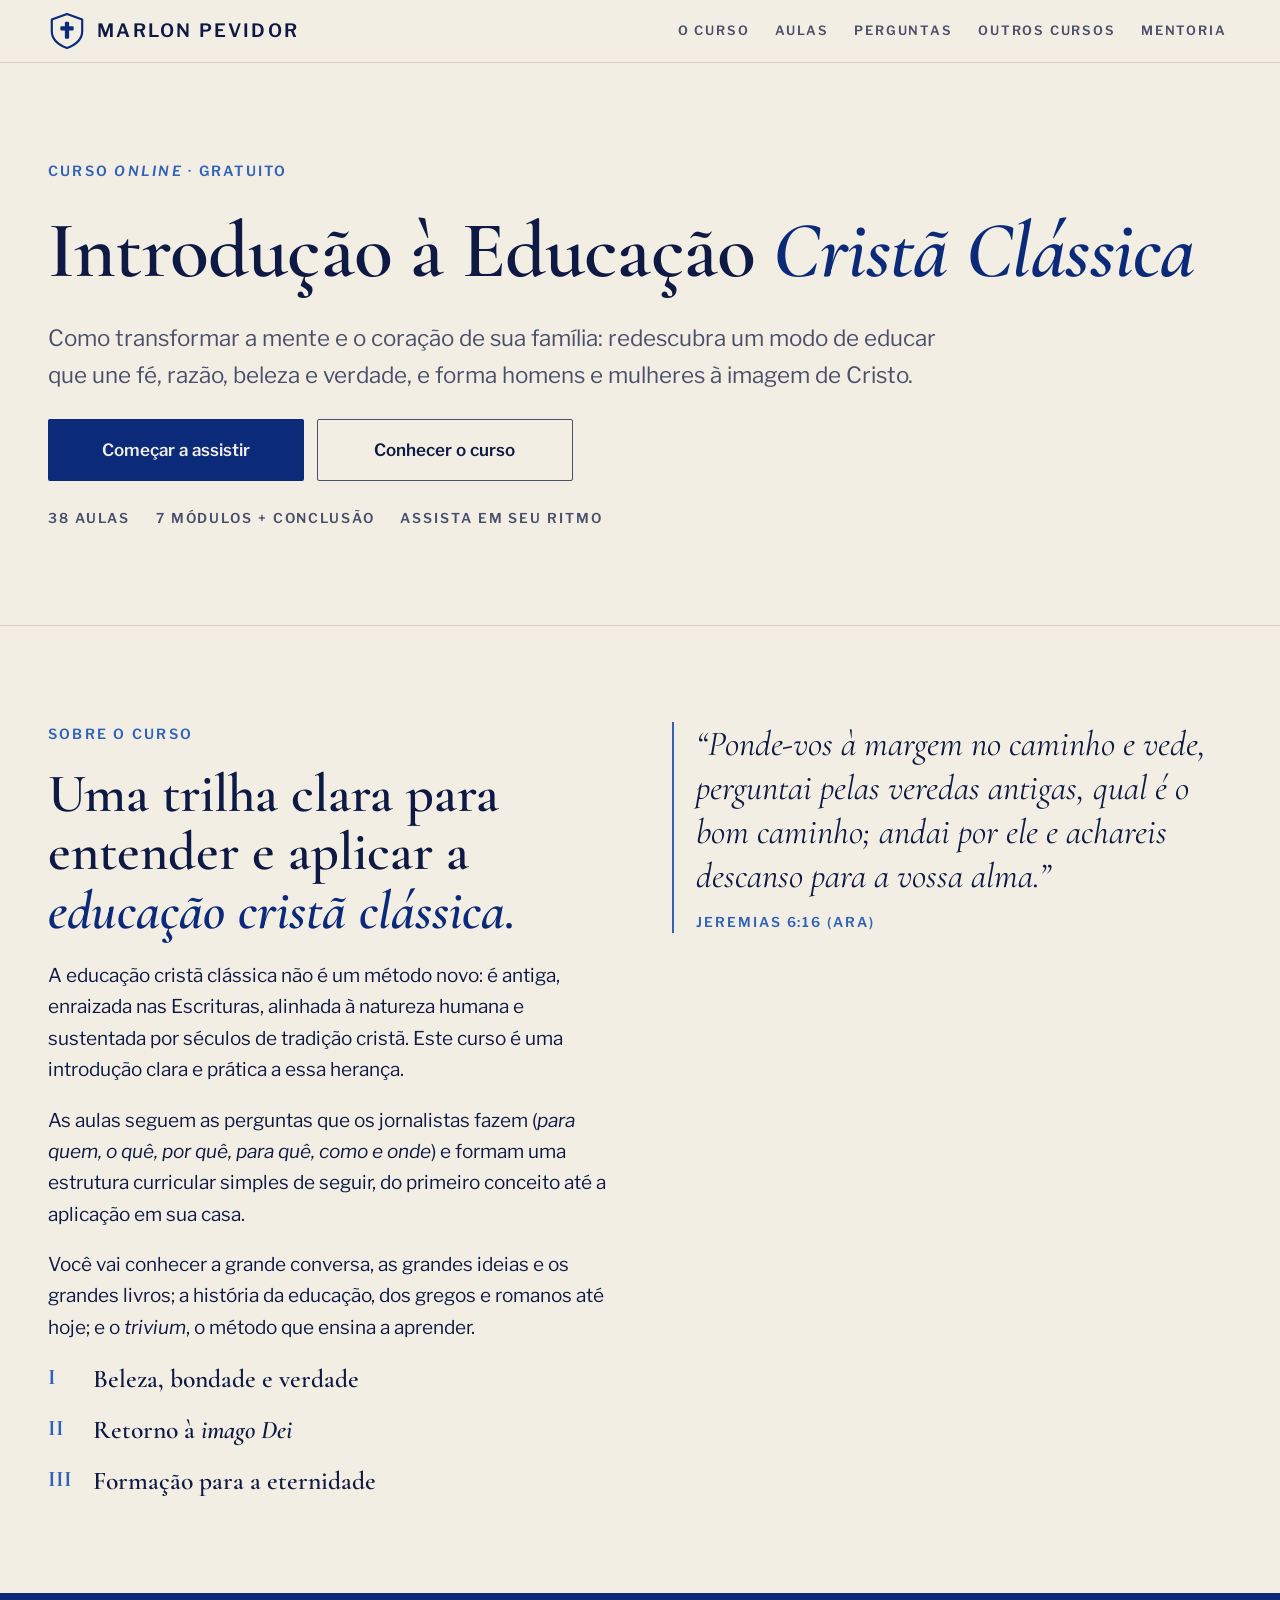
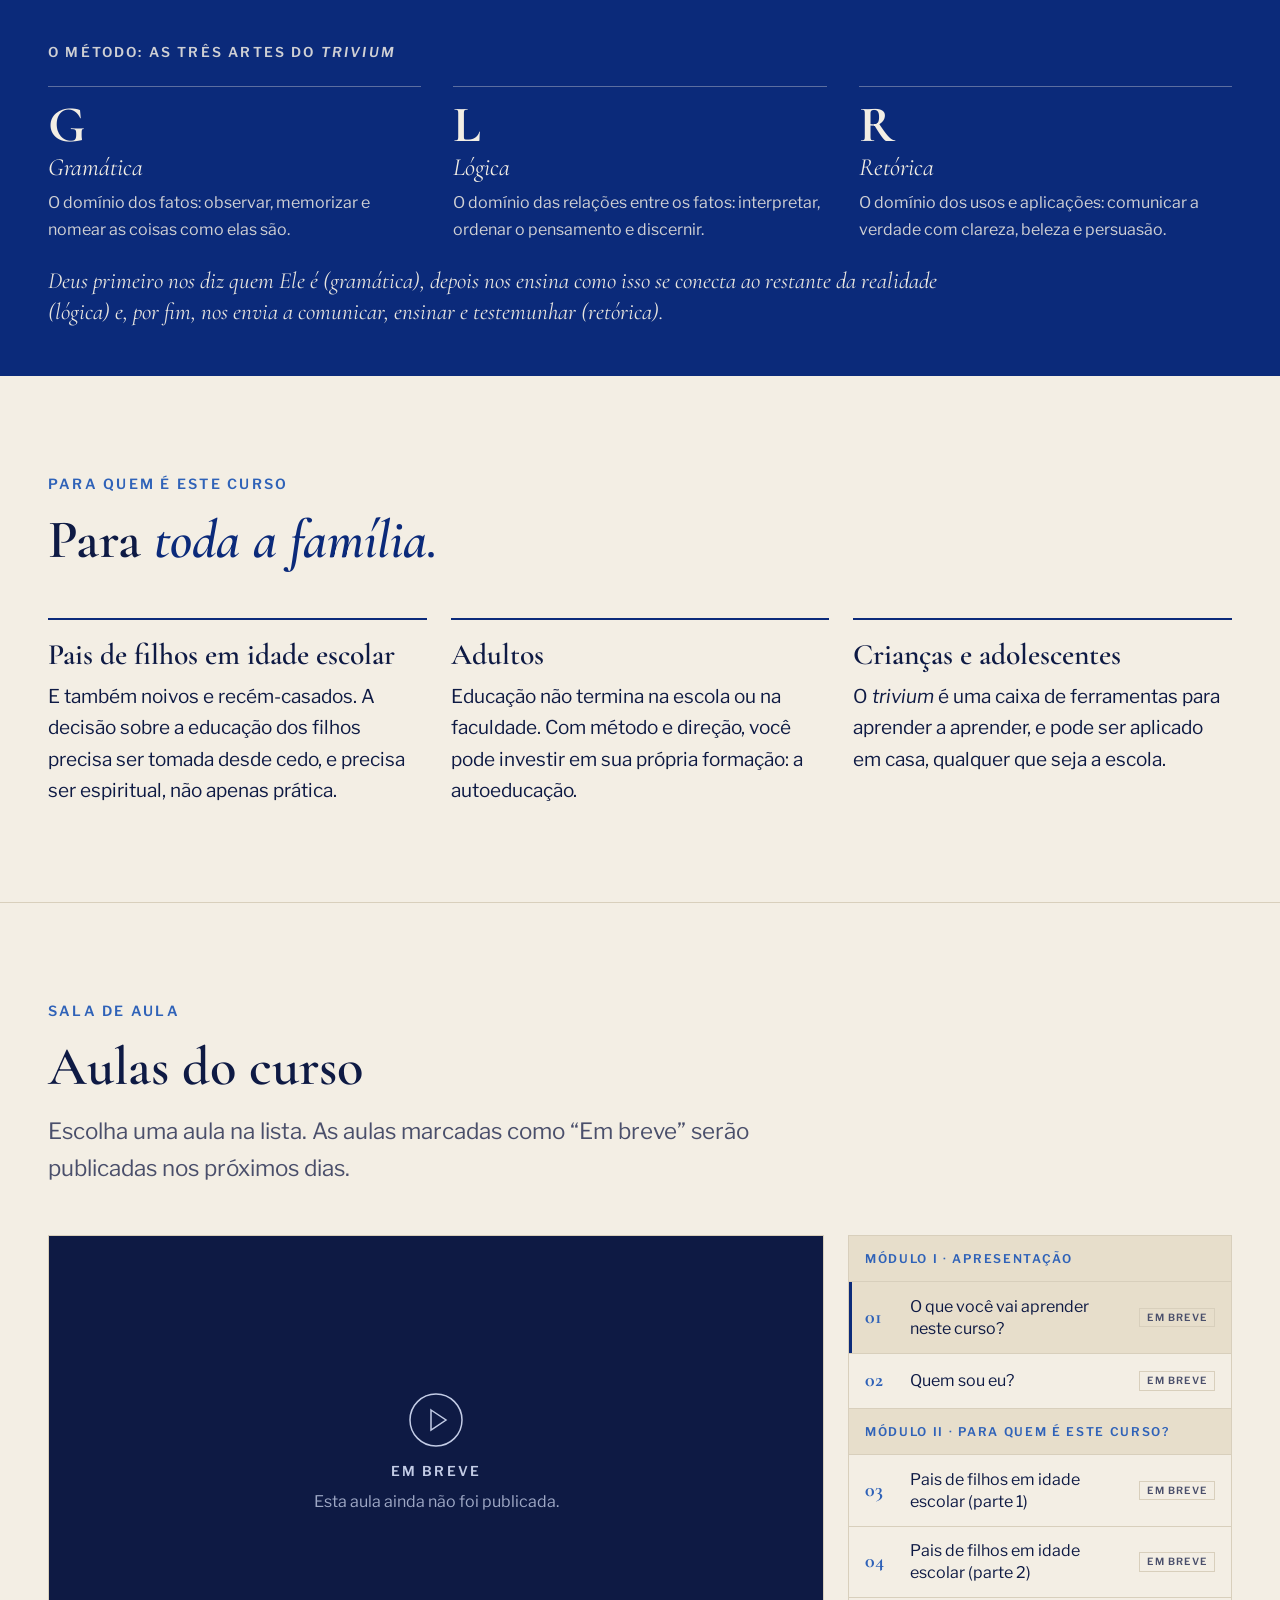
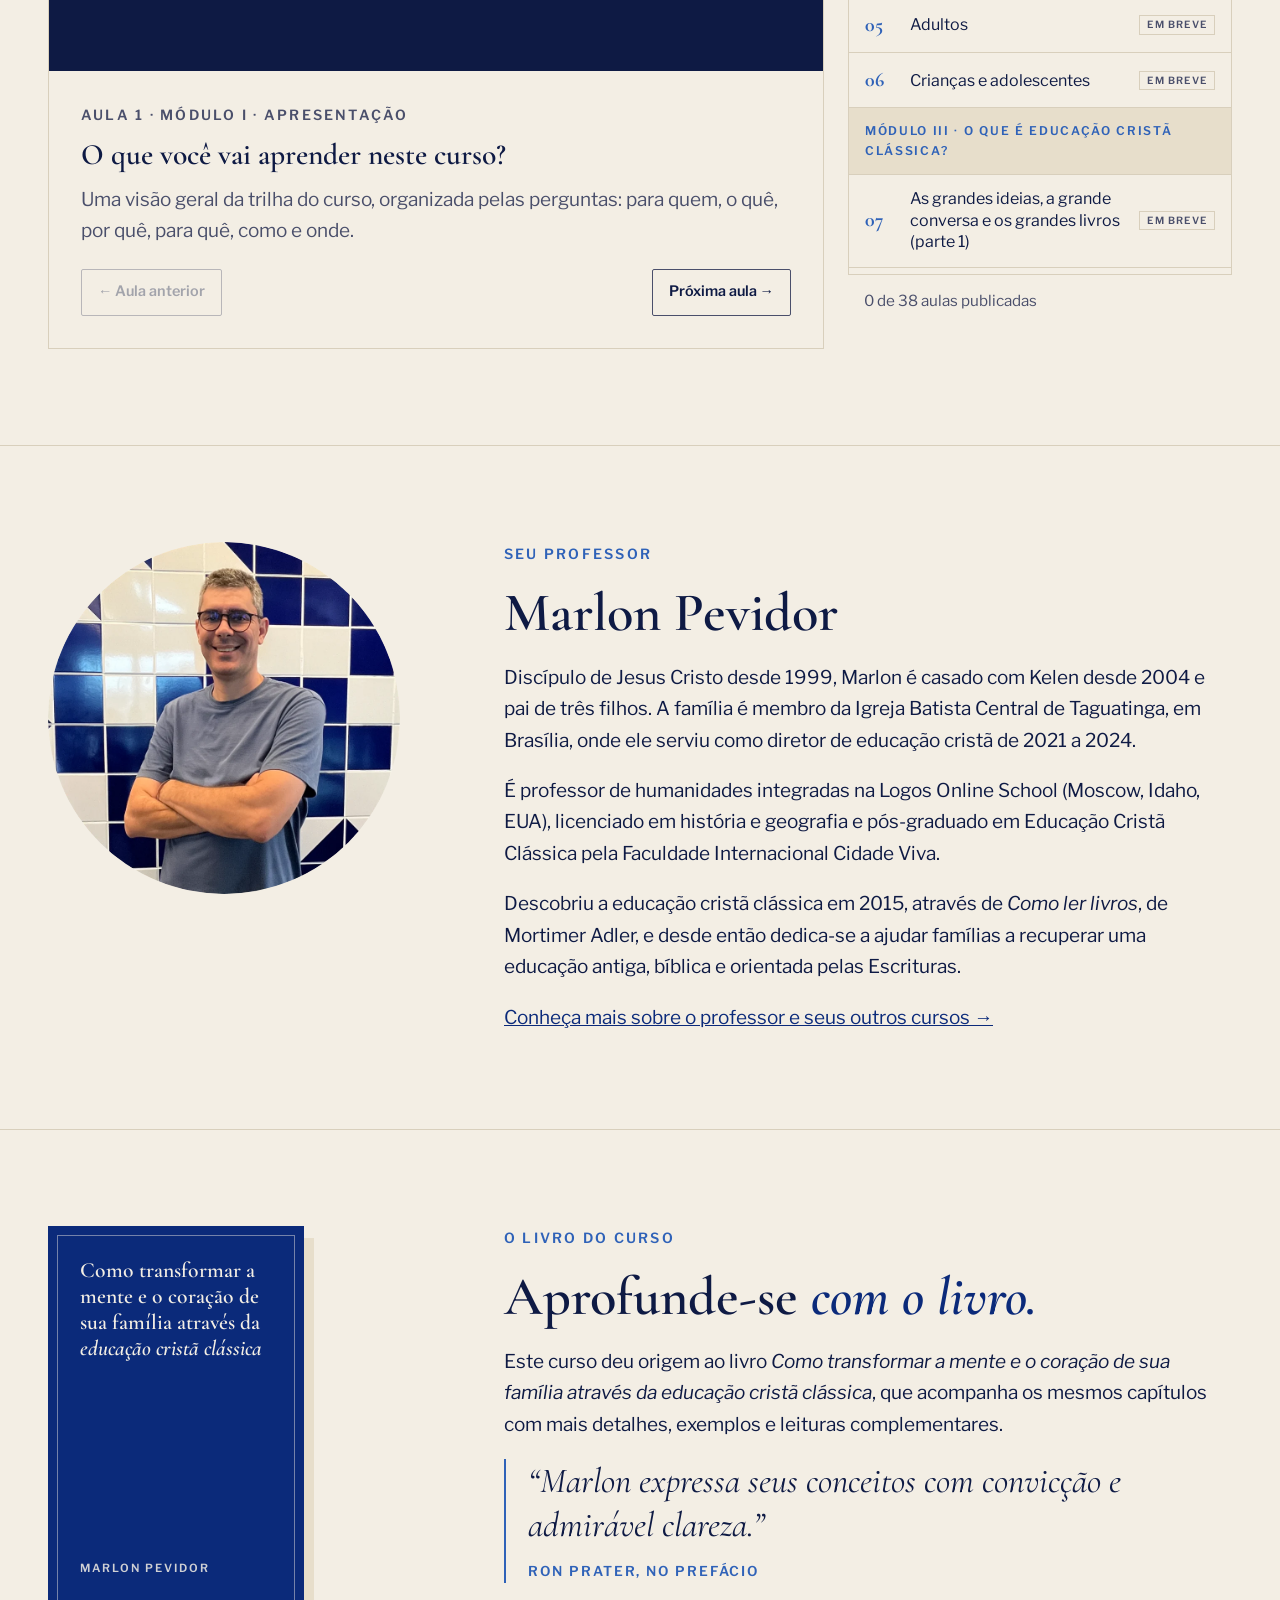
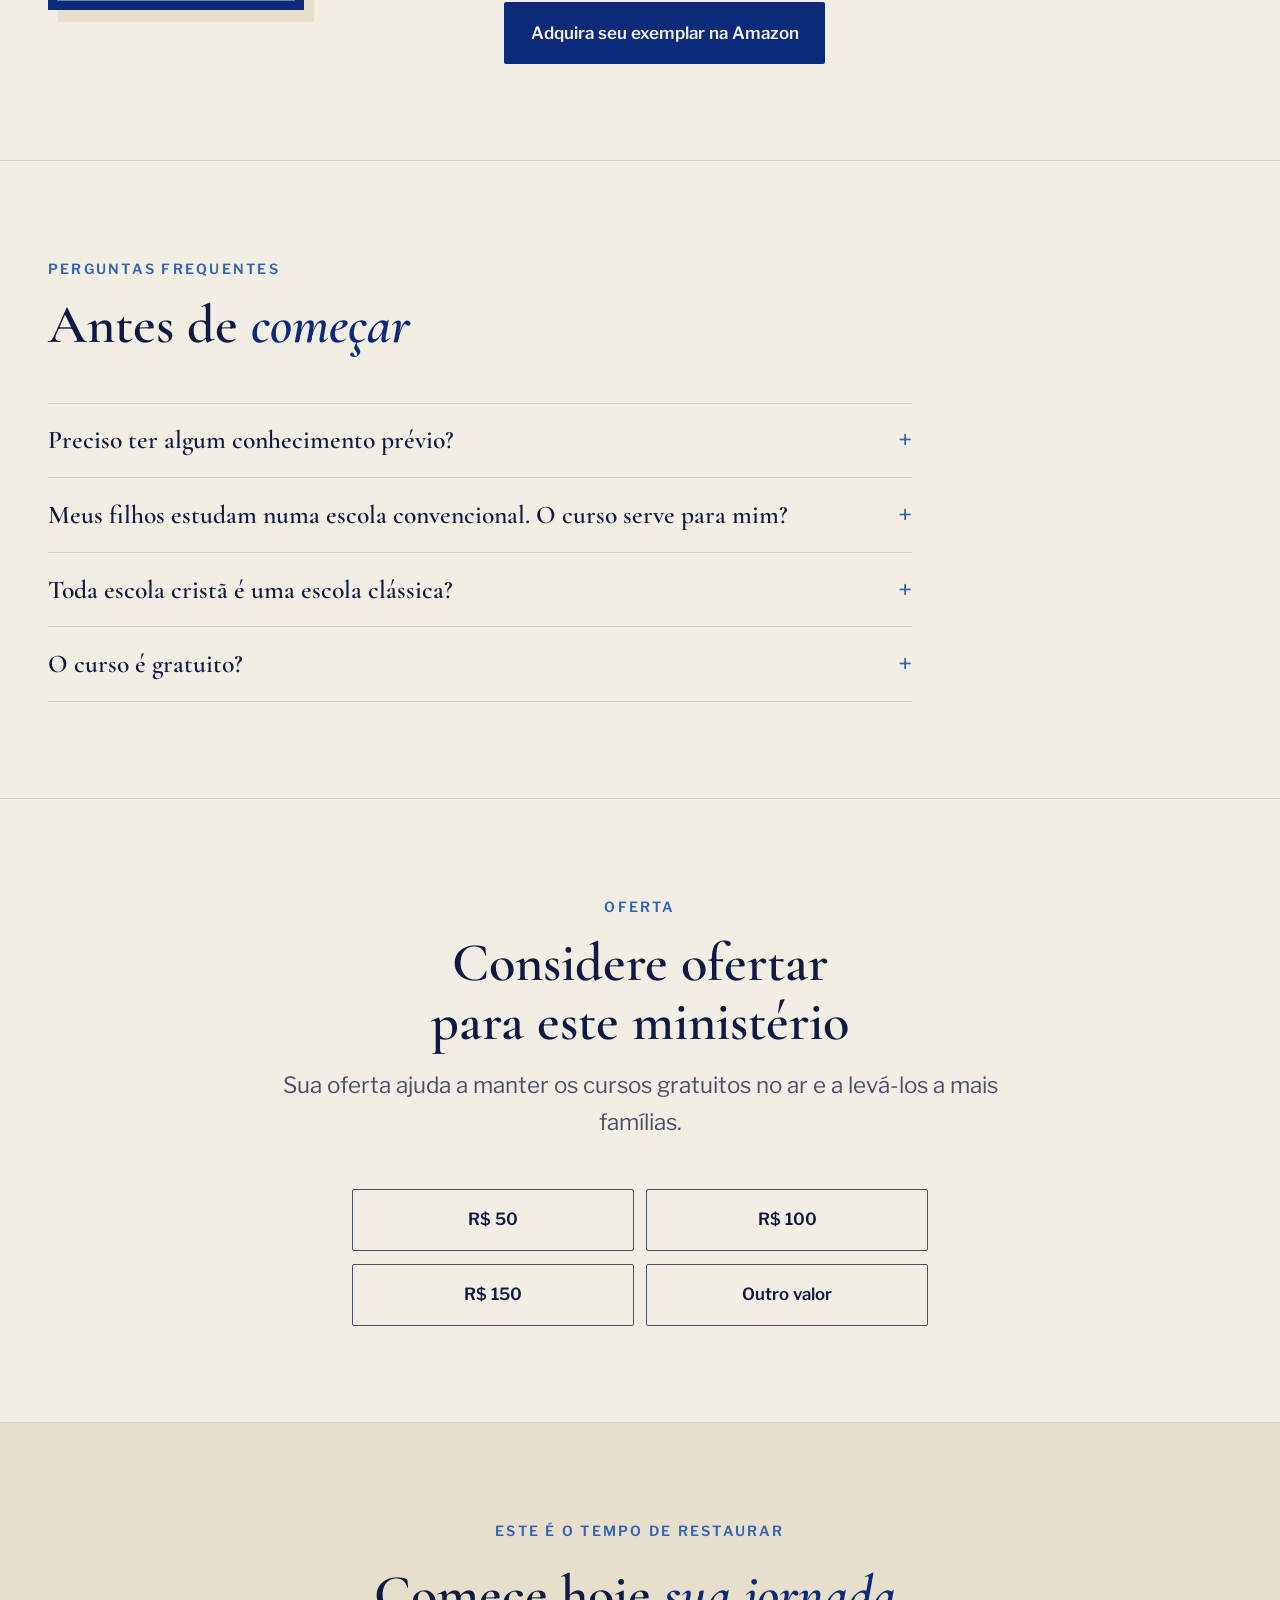
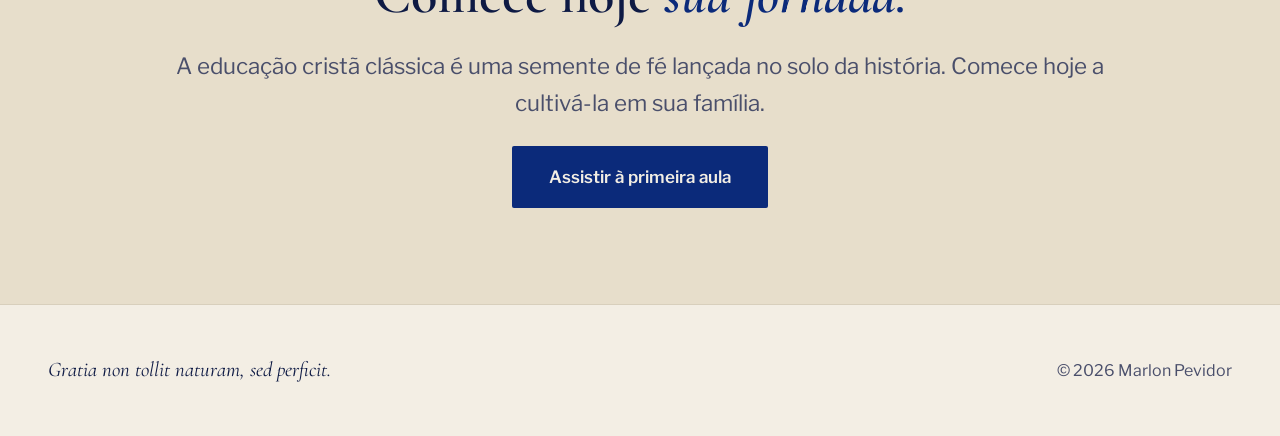
==== commit 78e7078c: "Livro: botão "Adquira seu exemplar na Amazon" e capa com link Na página inicial e na página do curso" ====
--- a/iecc/index.html
+++ b/iecc/index.html
@@ -19,7 +19,9 @@
 <link rel="icon" href="../favicon.svg" type="image/svg+xml">
 <link rel="icon" href="../favicon-32.png" type="image/png" sizes="32x32">
 <link rel="icon" href="../icon-192.png" type="image/png" sizes="192x192">
-<link rel="apple-touch-icon" href="../apple-touch-icon.png">
+<link rel="apple-touch-icon" href="../apple-touch-icon.png" sizes="180x180">
+<link rel="manifest" href="../manifest.webmanifest">
+<meta name="theme-color" content="#0B2A7A">
 <link rel="preconnect" href="https://fonts.googleapis.com">
 <link rel="preconnect" href="https://fonts.gstatic.com" crossorigin>
 <link rel="stylesheet" href="https://fonts.googleapis.com/css2?family=Cormorant+Garamond:ital,wght@0,500;0,600;0,700;1,500;1,600&family=Libre+Franklin:wght@400;500;600&display=swap">
@@ -158,10 +160,10 @@
 
   <section class="about" id="livro">
     <div class="wrap">
-      <div class="book-cover" aria-hidden="true">
+      <a class="book-cover" href="https://a.co/d/00ePqFWon" target="_blank" rel="noopener" aria-label="Comprar o livro na Amazon">
         <div class="t">Como transformar a mente e o coração de sua família através da <em>educação cristã clássica</em></div>
         <div class="a">Marlon Pevidor</div>
-      </div>
+      </a>
       <div class="stack">
         <p class="caps">O livro do curso</p>
         <h2>Aprofunde-se <em>com o livro.</em></h2>
@@ -170,6 +172,7 @@
           <p>“Marlon expressa seus conceitos com convicção e admirável clareza.”</p>
           <cite>Ron Prater, no prefácio</cite>
         </blockquote>
+        <div class="actions"><a class="btn btn-primary" href="https://a.co/d/00ePqFWon" target="_blank" rel="noopener">Adquira seu exemplar na Amazon</a></div>
       </div>
     </div>
   </section>
--- a/estilo.css
+++ b/estilo.css
@@ -107,8 +107,8 @@
 .topbar { position: sticky; top: env(safe-area-inset-top, 0px); z-index: 20; background: var(--paper); border-bottom: 1px solid var(--rule); }
 body::before { content: ""; position: fixed; inset: 0 0 auto; height: env(safe-area-inset-top, 0px); z-index: 30; background: var(--paper); }
 .topbar .wrap { display: flex; align-items: center; justify-content: space-between; gap: 1rem; padding-block: 0.75rem; }
-.brand { display: inline-flex; align-items: center; gap: .65rem; font-family: var(--font-body); font-weight: 600; letter-spacing: 0.14em; font-size: 0.85rem; text-transform: uppercase; color: var(--ink); text-decoration: none; }
-.crest { width: 30px; height: 30px; flex: none; color: var(--cobalt); }
+.brand { display: inline-flex; align-items: center; gap: .7rem; font-family: var(--font-body); font-weight: 600; letter-spacing: 0.12em; font-size: 1.15rem; text-transform: uppercase; color: var(--ink); text-decoration: none; }
+.crest { width: 38px; height: 38px; flex: none; color: var(--cobalt); }
 .topbar nav { display: flex; flex-wrap: wrap; gap: 0 .9rem; }
 .topbar nav a { font-weight: 600; font-size: .8rem; letter-spacing: .14em; text-transform: uppercase; color: var(--ink-soft); text-decoration: none; padding: .5rem .35rem; } /* área de toque maior */
 .topbar nav a:hover { color: var(--cobalt); }
@@ -121,7 +121,8 @@
 .ring { display: block; position: relative; }
 .ring::before { content: ""; position: absolute; inset: -12px; border: 1px solid var(--azure); border-radius: 50%; opacity: .7; }
 .portrait img { width: 100%; height: auto; aspect-ratio: 1; object-fit: cover; border-radius: 50%; }
-.portrait figcaption { margin-top: 1.2rem; display: grid; gap: .15rem; text-align: center; }
+/* 12 px compensam o anel, que fica fora da foto; o resto é o espaço visível entre anel e nome */
+.portrait figcaption { margin-top: calc(12px + 2rem); display: grid; gap: 0; text-align: center; }
 .portrait figcaption strong { font-family: var(--font-display); font-size: 1.6rem; font-weight: 600; }
 .portrait figcaption span { font-size: 1rem; color: var(--ink-soft); }
 .facts-inline { display: flex; flex-wrap: wrap; gap: .4rem 1.6rem; margin: 0; padding: 0; list-style: none; font-size: .85rem; font-weight: 600; letter-spacing: .14em; text-transform: uppercase; color: var(--ink-soft); }
@@ -335,7 +336,8 @@
   .topbar .wrap { flex-direction: column; gap: calc(var(--tb-gap) - var(--tap-y) + 2px); padding-top: var(--tb-gap); padding-bottom: calc(var(--tb-gap) - var(--tap-y)); }
   .topbar nav { justify-content: center; gap: 2px 1rem; max-width: 22rem; }
   .topbar nav a { font-size: .74rem; line-height: 1; padding: var(--tap-y) .4rem; }
-  .brand { font-size: .78rem; }
+  .brand { font-size: 1.05rem; }
+  .crest { width: 34px; height: 34px; }
   .about img, .book-cover { margin-inline: auto; }
   footer .wrap { flex-direction: column; align-items: center; text-align: center; }
 }
@@ -377,3 +379,12 @@
 }
 /* a sombra da capa do livro (12 px) conta como parte do desenho */
 .book-cover { margin-bottom: 12px; }
+
+/* Celular: a foto vem antes do texto. O espaço do início da camada até o anel é IGUAL ao espaço do anel
+   até o nome (--photo-gap). O nome fica onde estava; a foto sobe. */
+@media (max-width: 760px) {
+  .hero:not(.solo) { --photo-gap: 36px; padding-top: var(--photo-gap); }
+  .hero:not(.solo) .portrait figcaption { margin-top: calc(12px + var(--photo-gap) + 3px); }
+}
+a.book-cover { text-decoration: none; transition: transform .15s ease; }
+a.book-cover:hover { transform: translateY(-2px); }
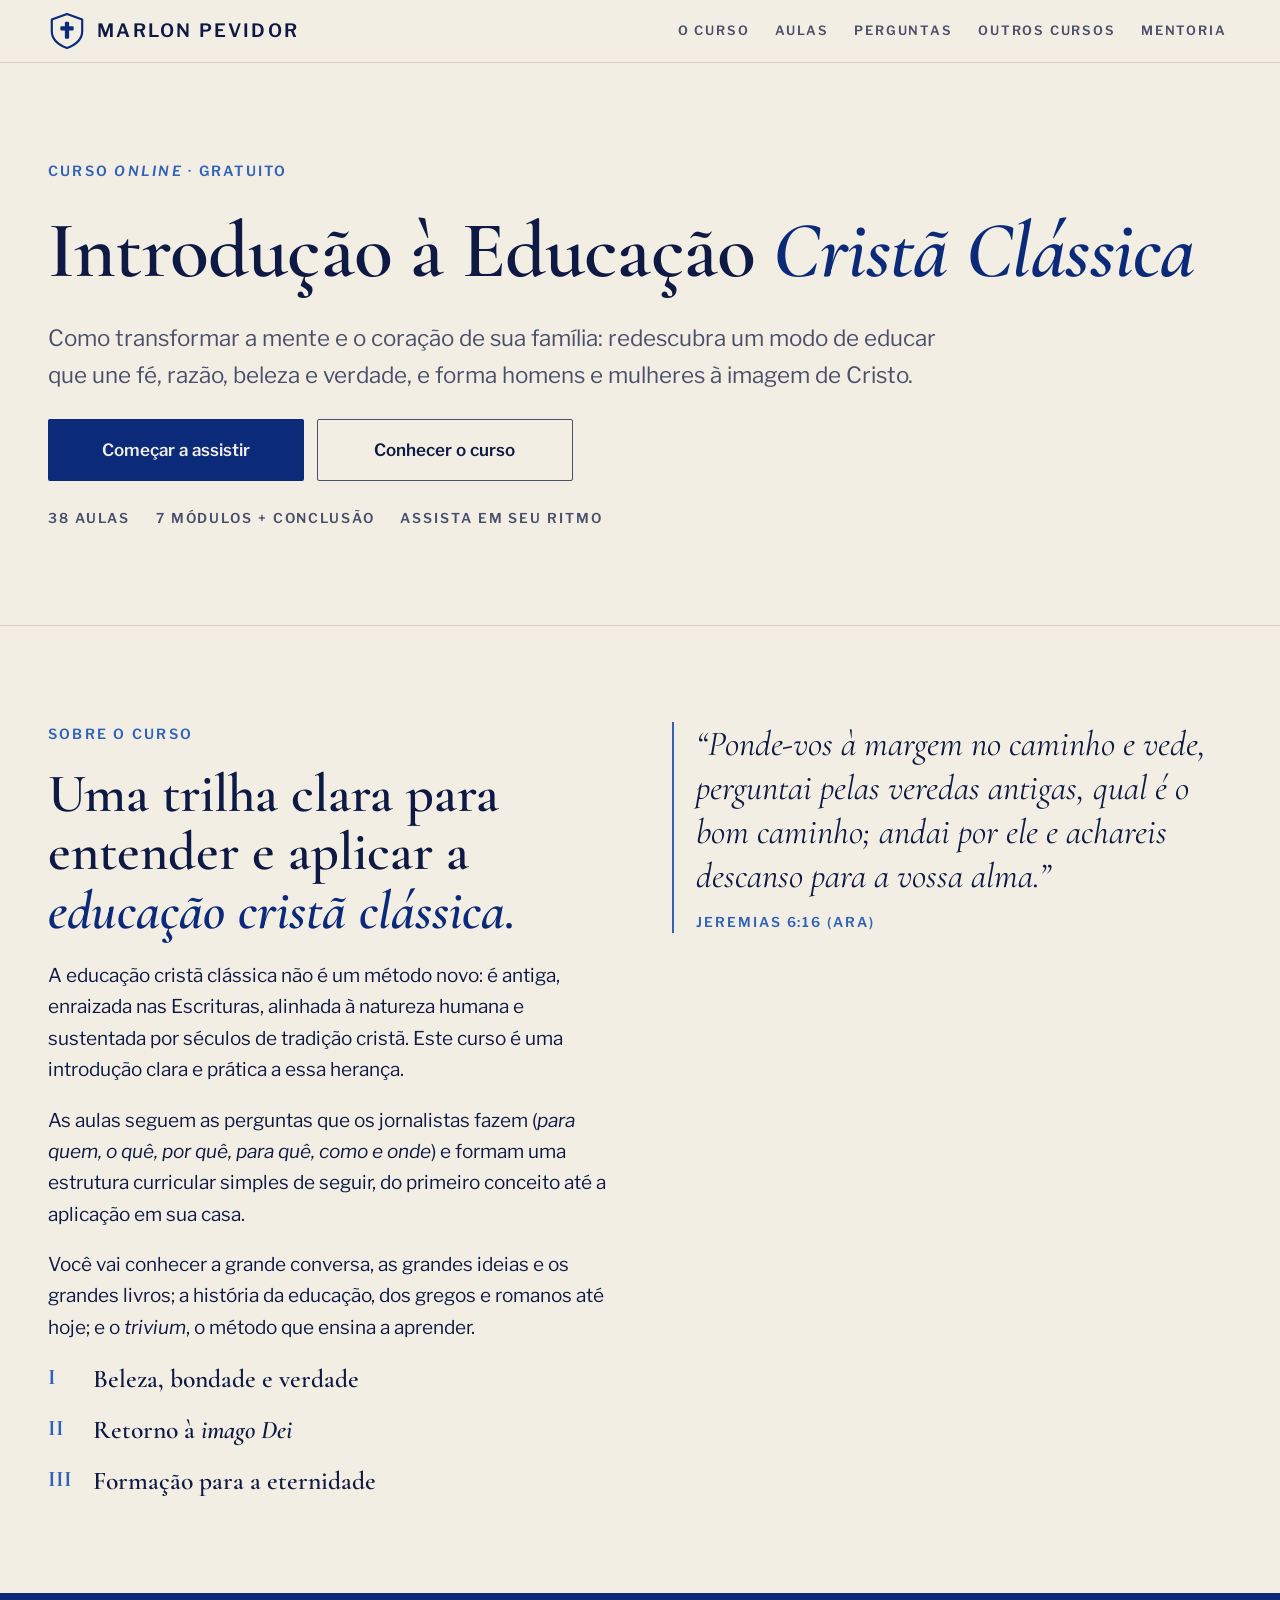
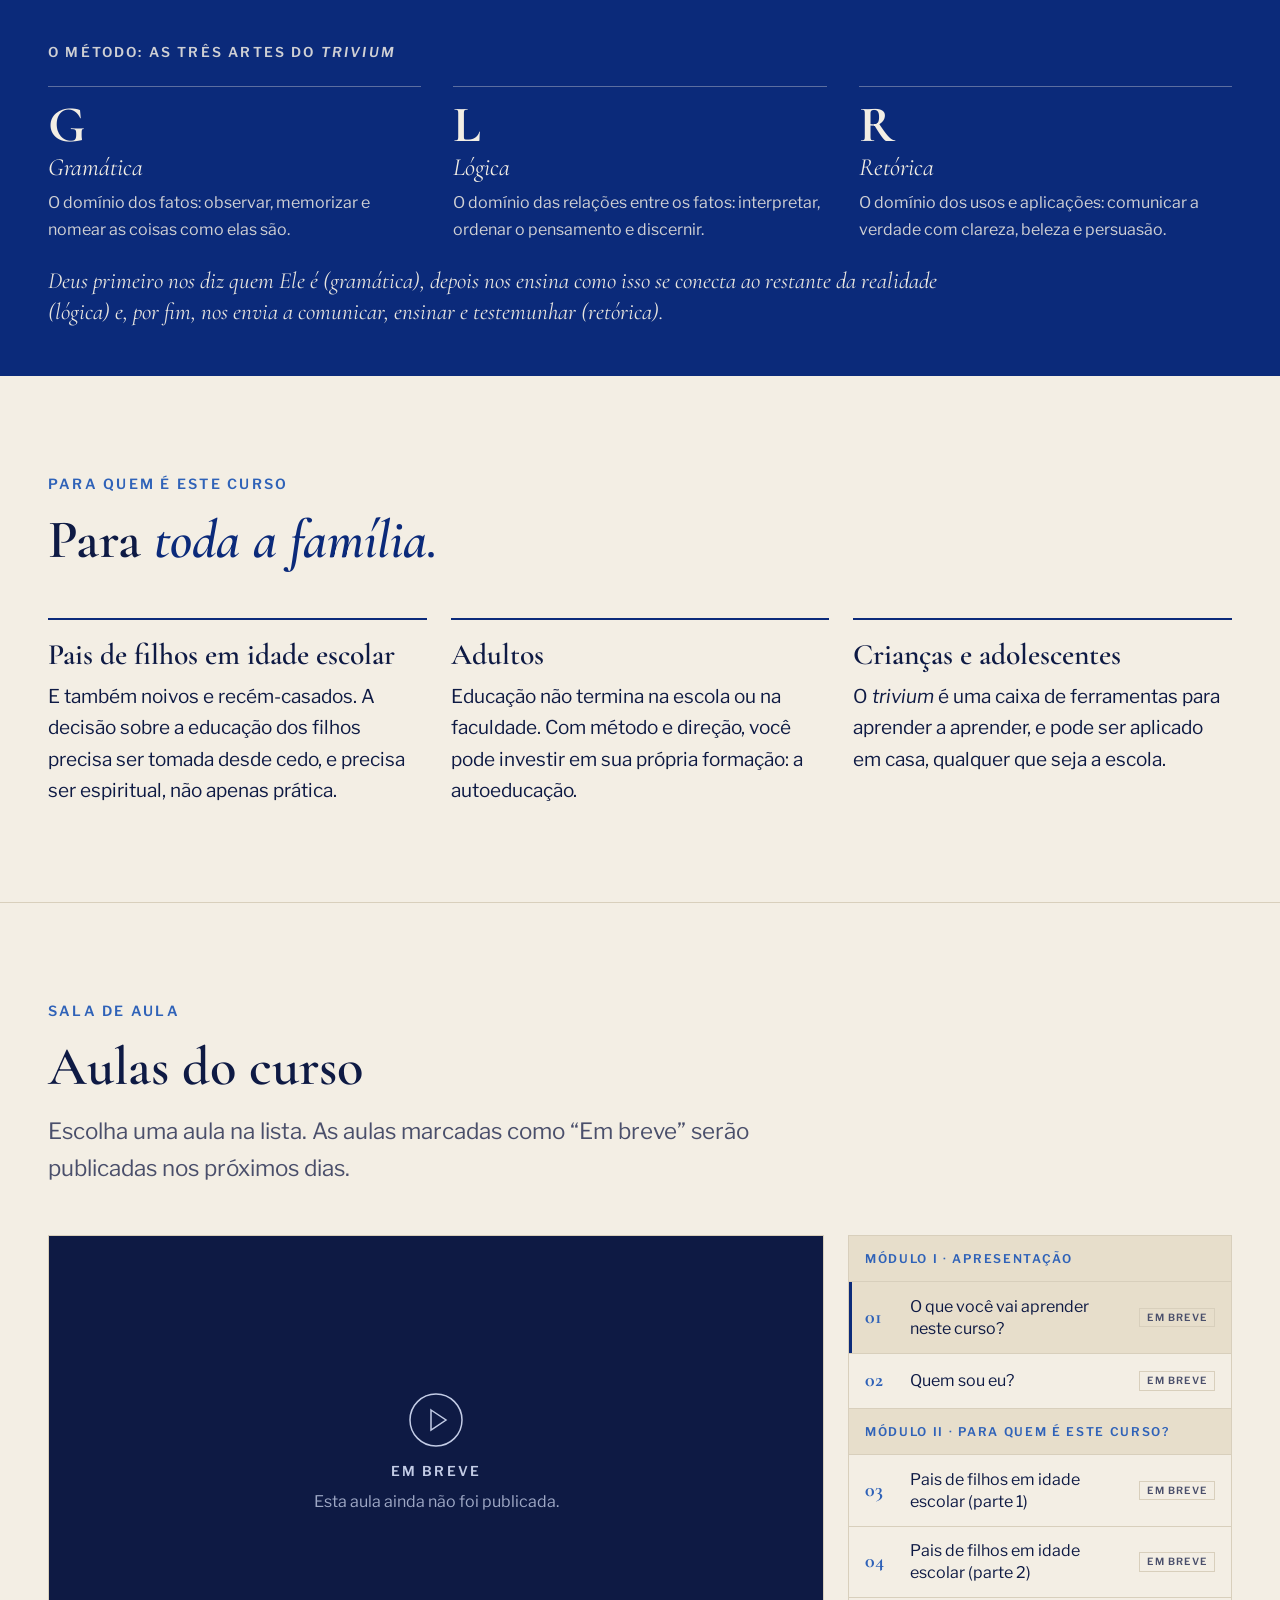
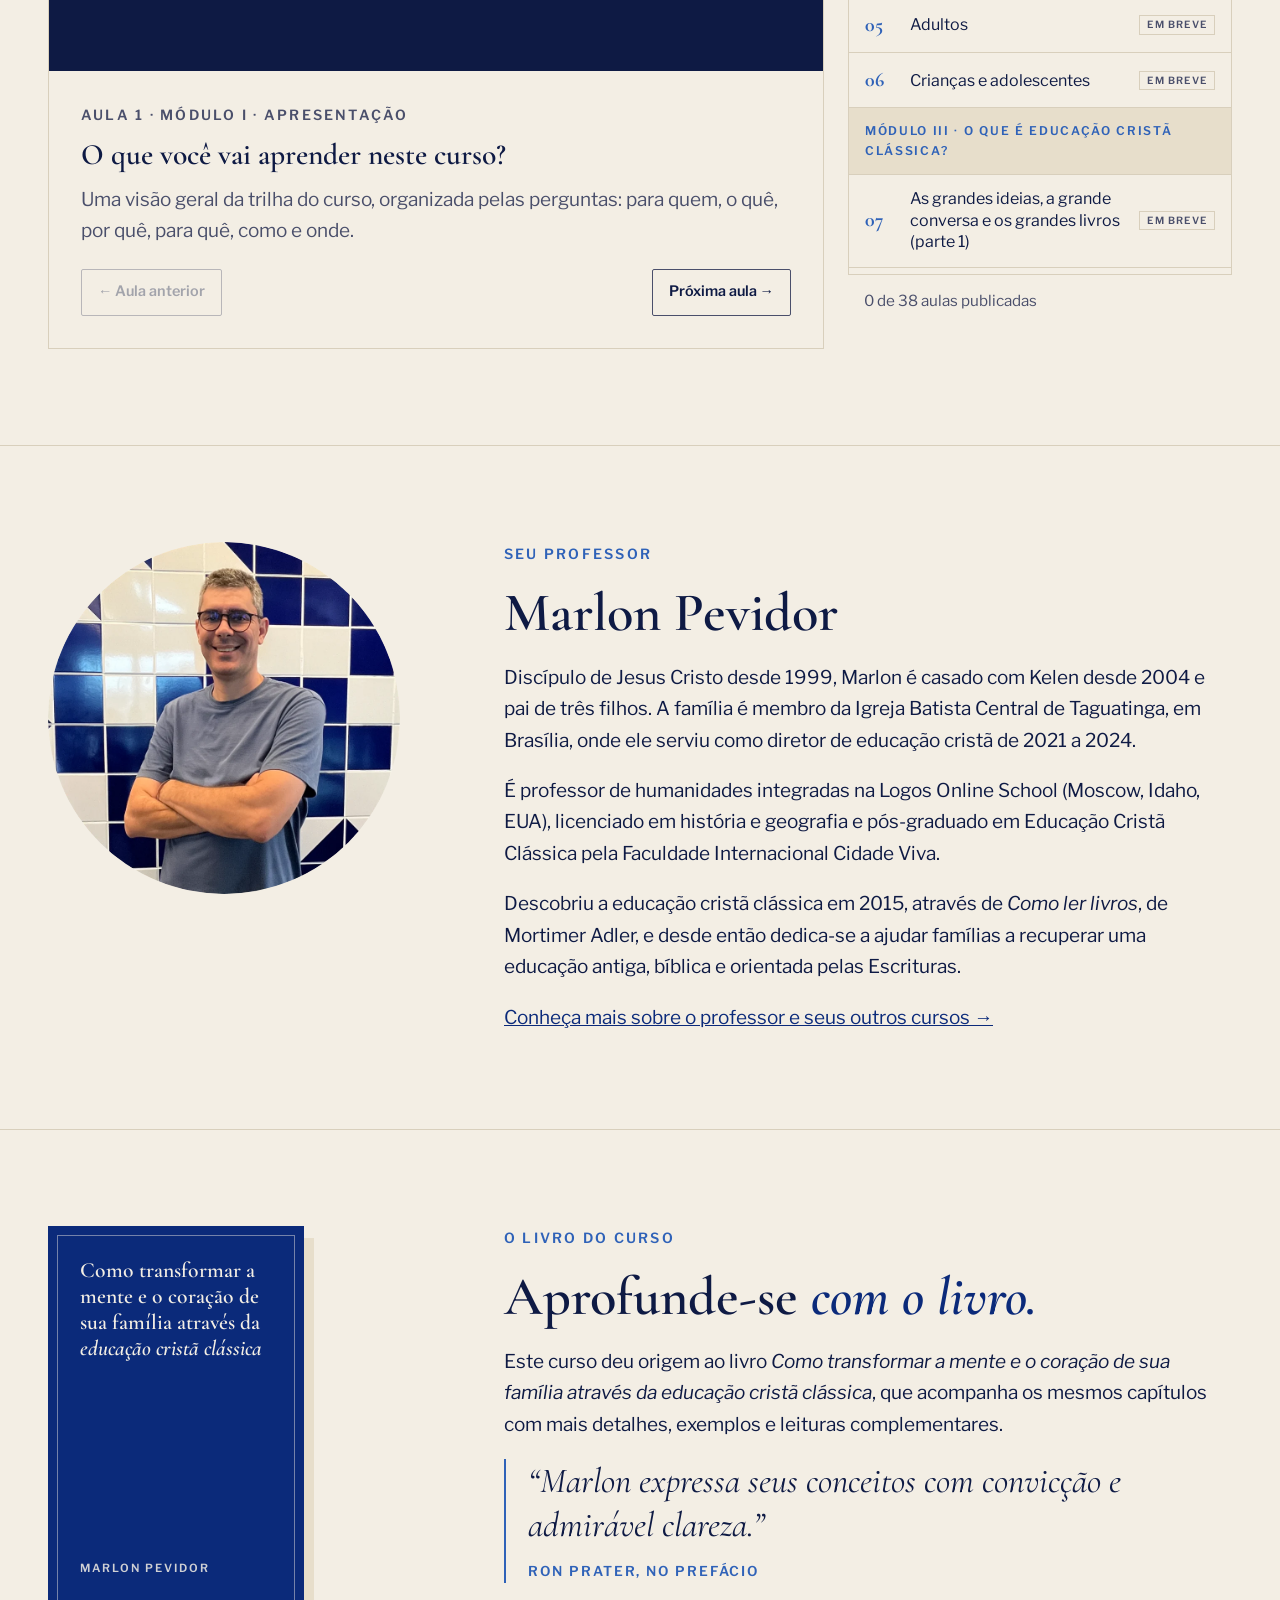
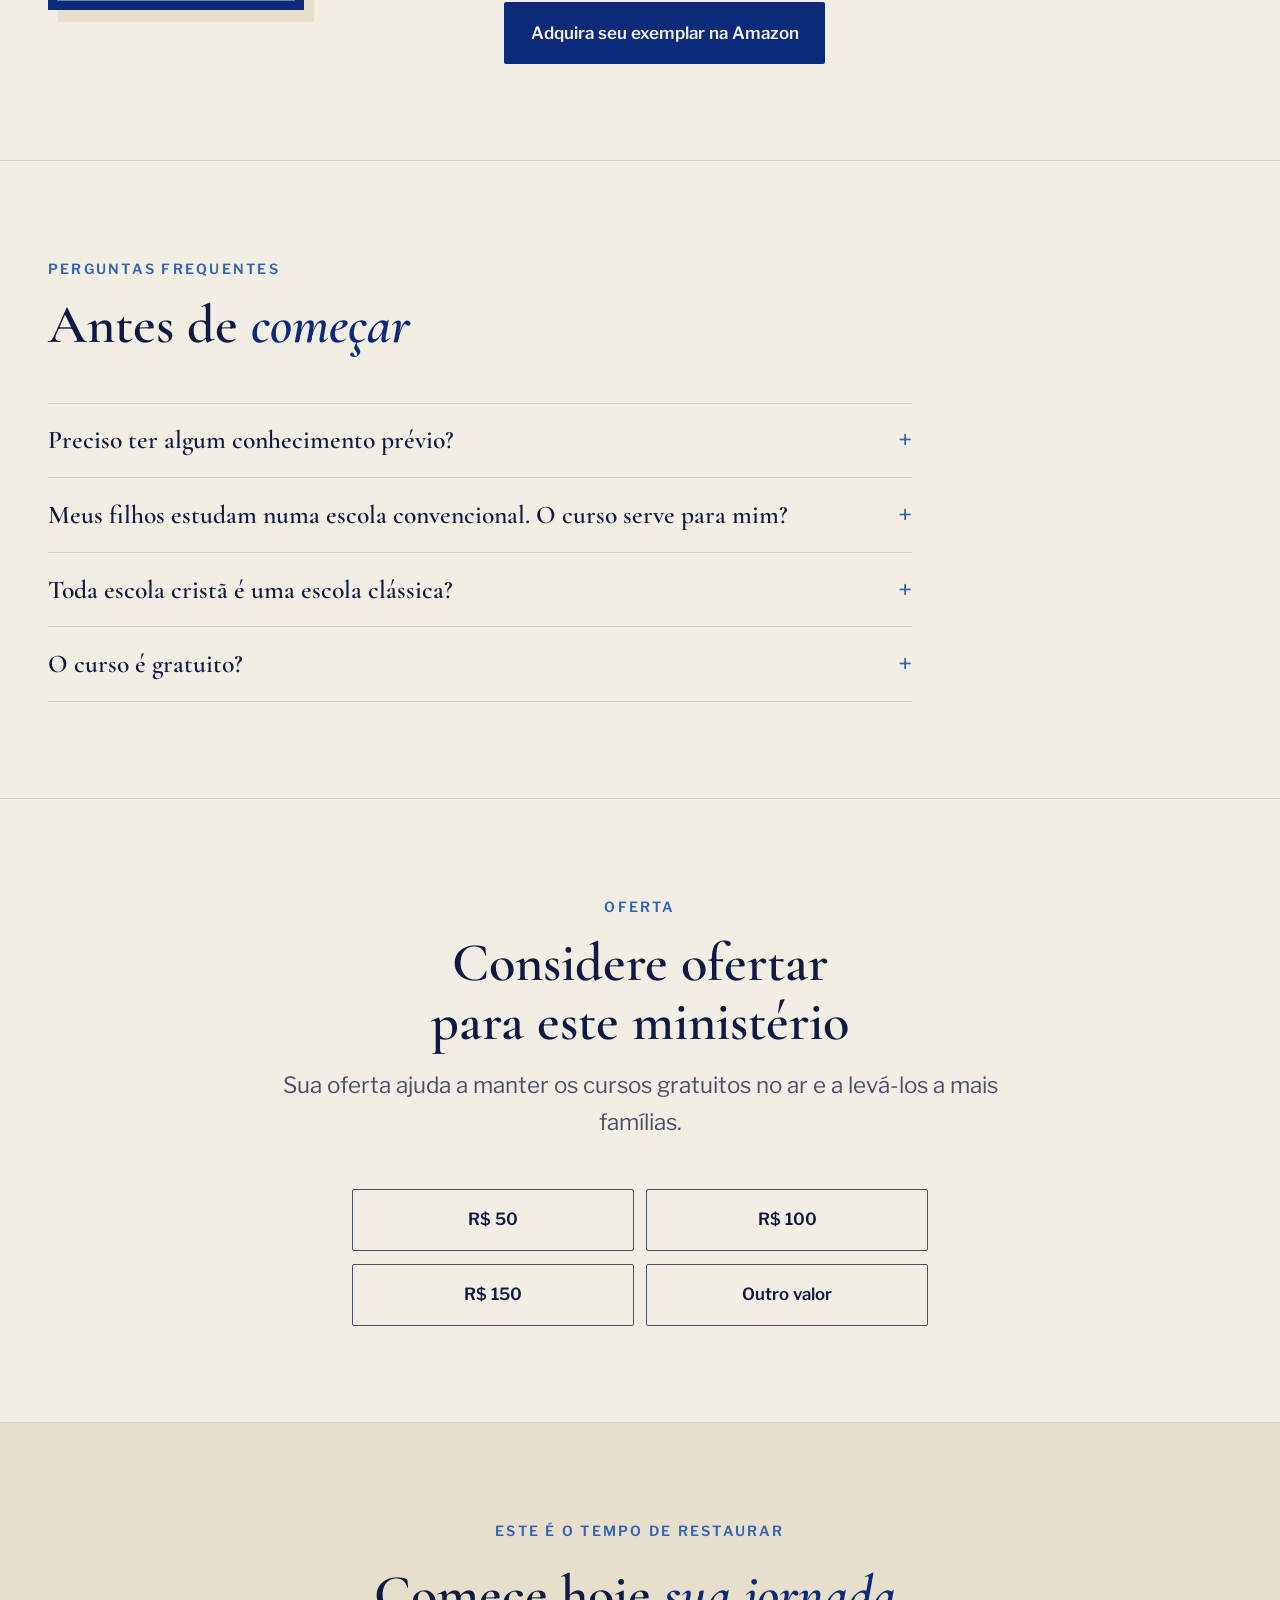
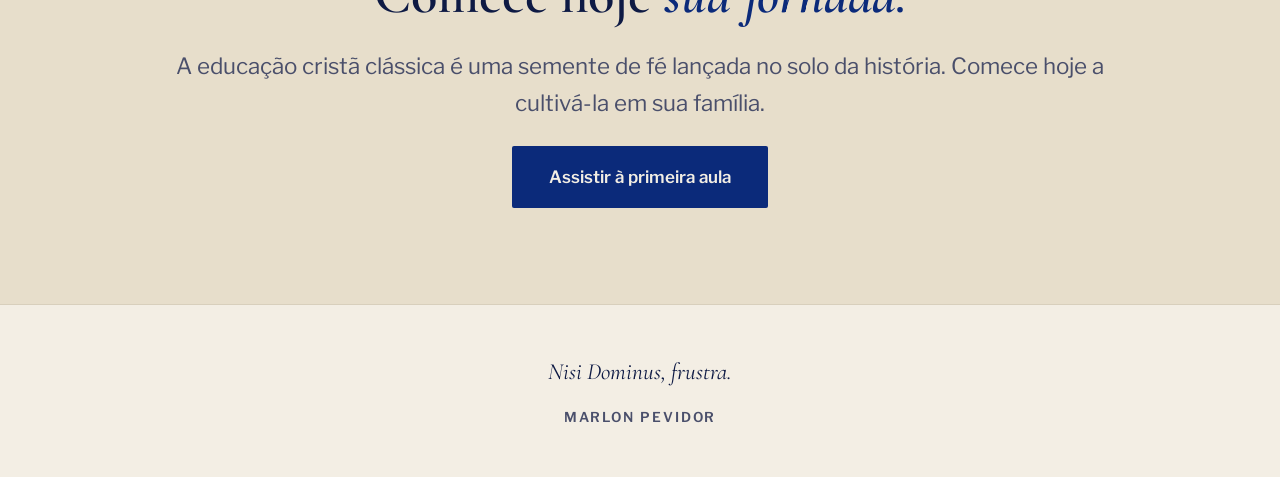
==== commit 686eb1b0: "Rodapé igual em todas as páginas: Nisi Dominus, frustra e Marlon Pevidor - Mesma frase, mesmo nome, " ====
--- a/iecc/index.html
+++ b/iecc/index.html
@@ -237,8 +237,8 @@
 
 <footer>
   <div class="wrap">
-    <em lang="la">Gratia non tollit naturam, sed perficit.</em>
-    <span>© <span id="year">2026</span> Marlon Pevidor</span>
+    <em lang="la">Nisi Dominus, frustra.</em>
+    <span>Marlon Pevidor</span>
   </div>
 </footer>
 <script>
@@ -391,13 +391,11 @@
 $("#prev").onclick = () => (location.hash = "aula-" + current);
 $("#next").onclick = () => (location.hash = "aula-" + (current + 2));
 window.addEventListener("hashchange", () => fromHash(true));
-$("#year").textContent = new Date().getFullYear();
 
 render();
 show(0);
 fromHash(true);
 </script>
-<script>document.getElementById("year").textContent = new Date().getFullYear();</script>
 <script src="../qrcode.js"></script>
 <script src="../pix.js"></script>
 </body>
--- a/estilo.css
+++ b/estilo.css
@@ -293,8 +293,10 @@
 
 /* rodapé */
 footer { padding-block: calc(var(--section-y) / 2); border-top: 1px solid var(--rule); }
-footer .wrap { display: flex; flex-wrap: wrap; justify-content: space-between; align-items: baseline; gap: 1rem; font-size: 1rem; color: var(--ink-soft); }
-footer em { font-family: var(--font-display); font-size: 1.3rem; color: var(--ink); }
+/* Rodapé igual em todas as páginas: frase em latim e o nome embaixo, centralizados */
+footer .wrap { display: grid; justify-items: center; gap: .9rem; text-align: center; font-size: 1rem; color: var(--ink-soft); }
+footer em { font-family: var(--font-display); font-size: 1.45rem; color: var(--ink); }
+footer span { font-size: .85rem; font-weight: 600; letter-spacing: .14em; text-transform: uppercase; }
 
 /* entrada */
 @media (prefers-reduced-motion: no-preference) {
@@ -339,7 +341,6 @@
   .brand { font-size: 1.05rem; }
   .crest { width: 34px; height: 34px; }
   .about img, .book-cover { margin-inline: auto; }
-  footer .wrap { flex-direction: column; align-items: center; text-align: center; }
 }
 @media (max-width: 400px) {
   .band ol { grid-template-columns: repeat(2, minmax(0, 1fr)); }
@@ -388,3 +389,8 @@
 }
 a.book-cover { text-decoration: none; transition: transform .15s ease; }
 a.book-cover:hover { transform: translateY(-2px); }
+
+.quotes { gap: 2.2rem; }
+@supports (text-box: trim-both cap alphabetic) {
+  footer em, footer span { text-box: trim-both cap alphabetic; }
+}
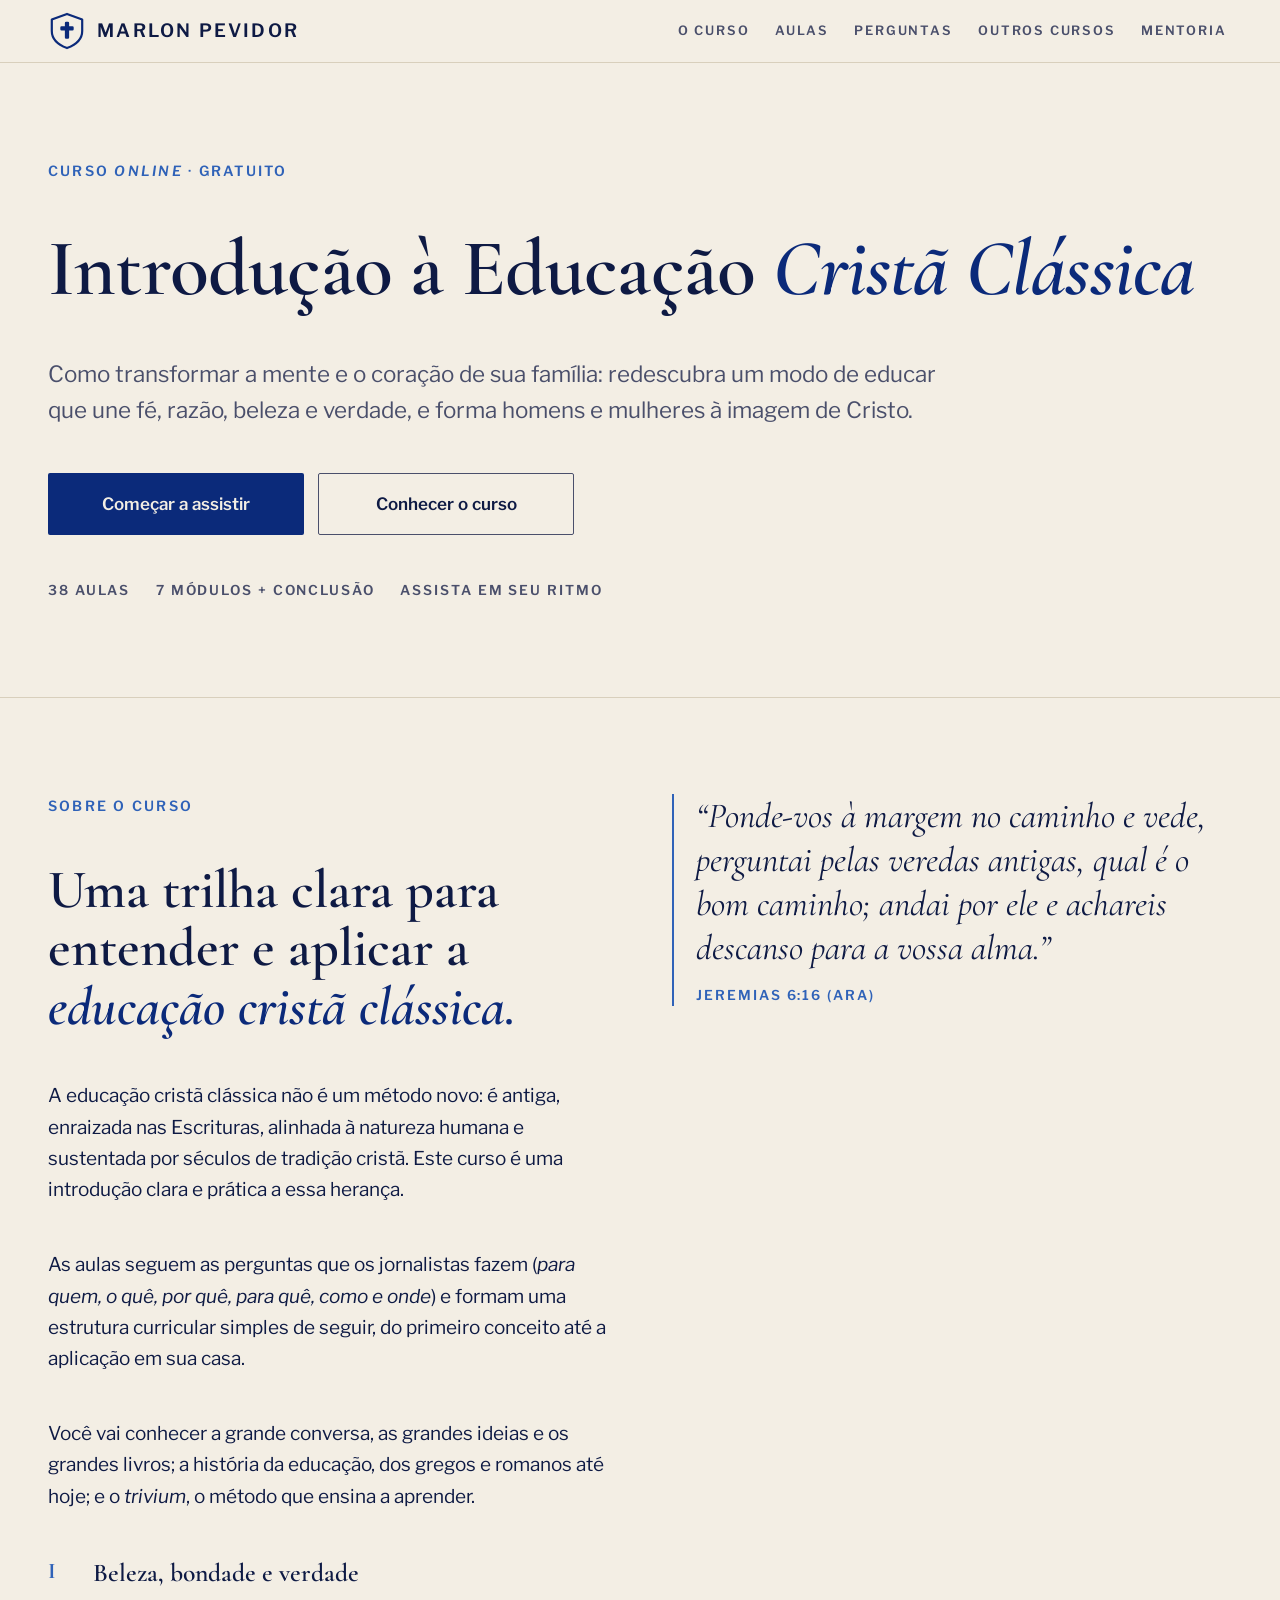
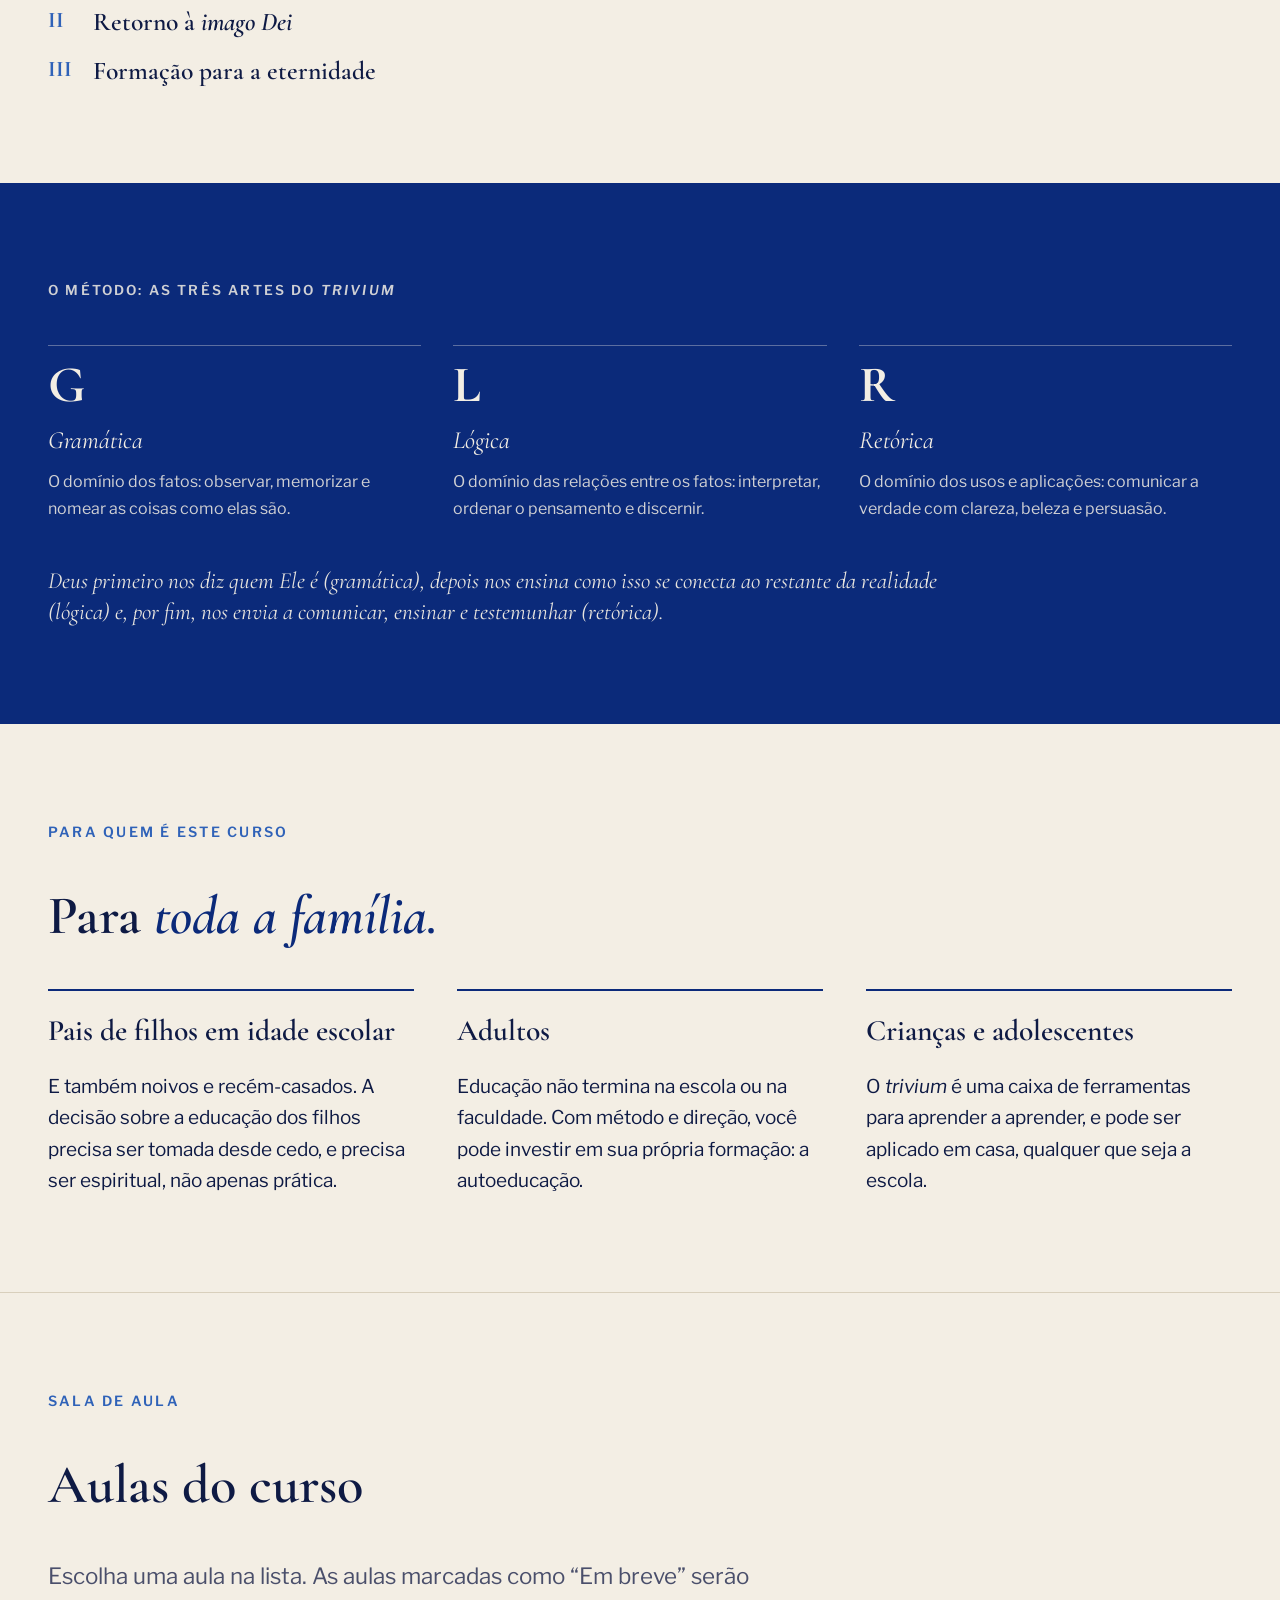
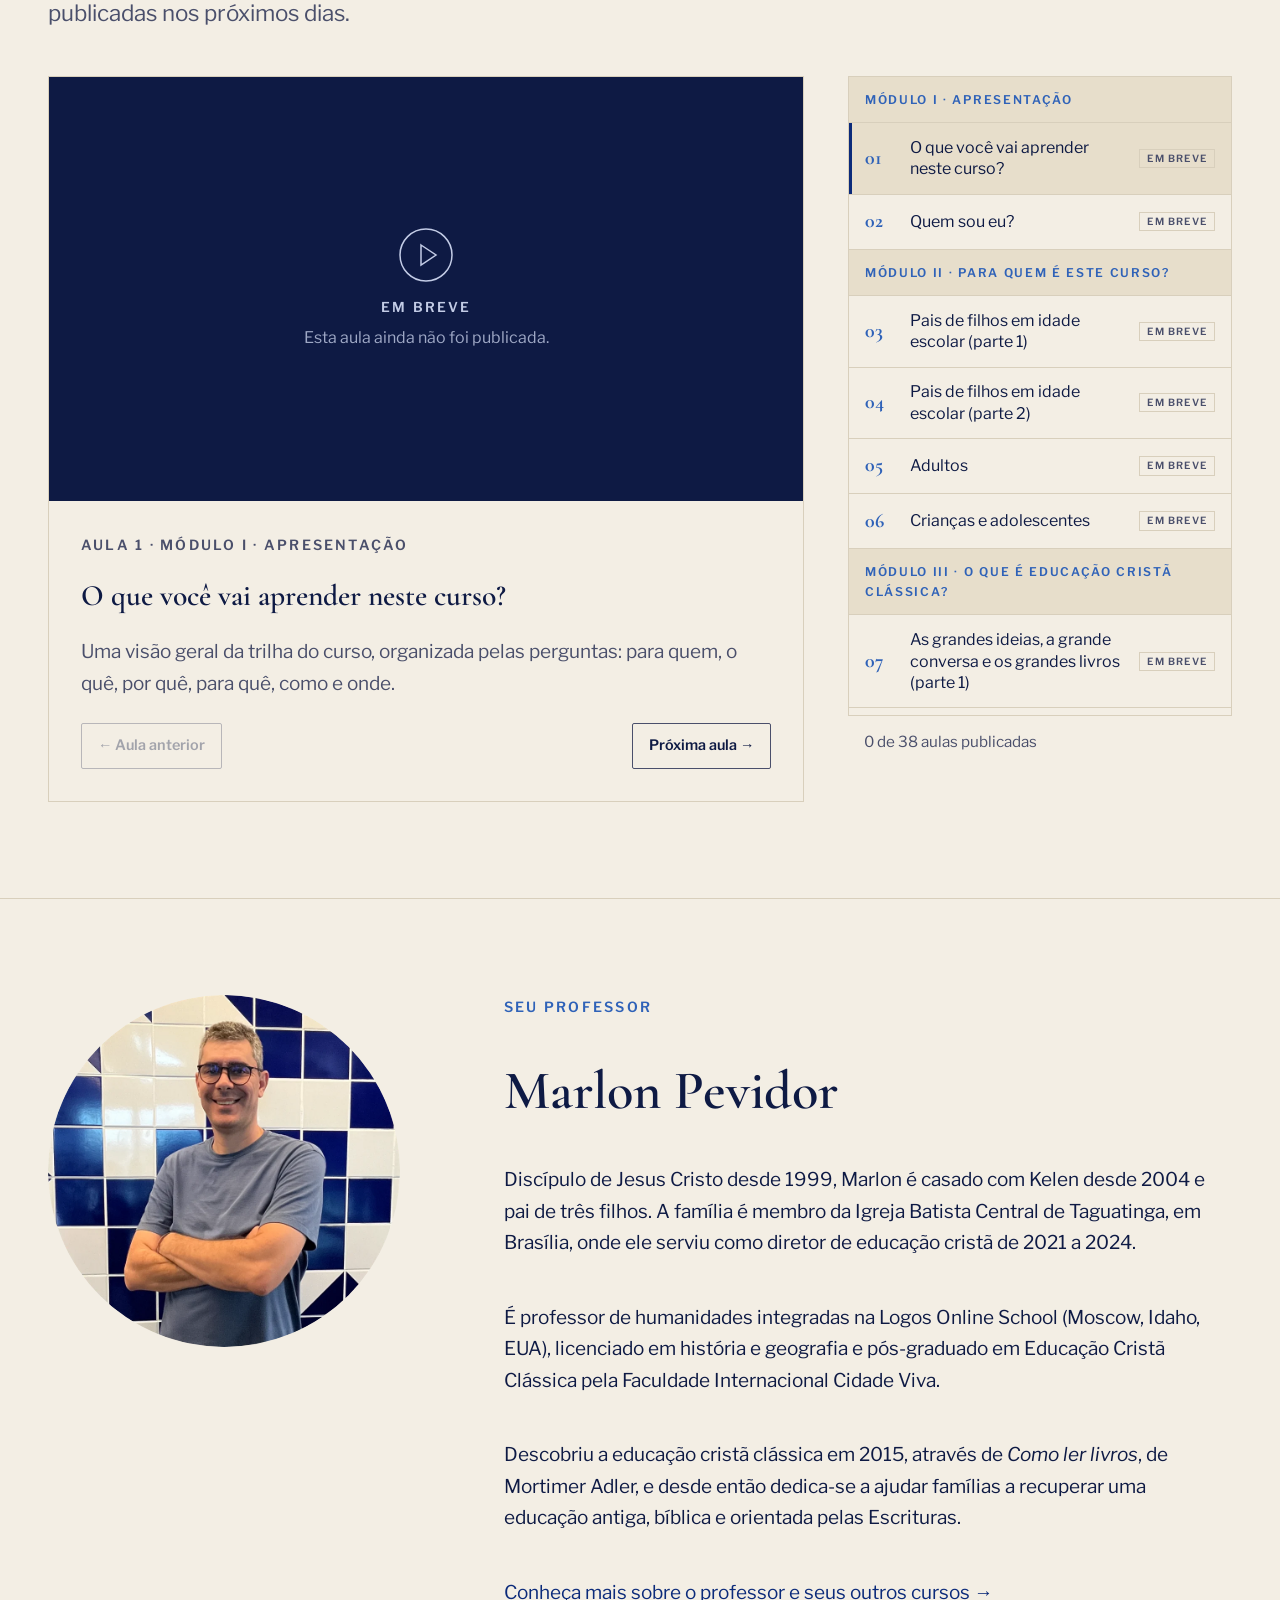
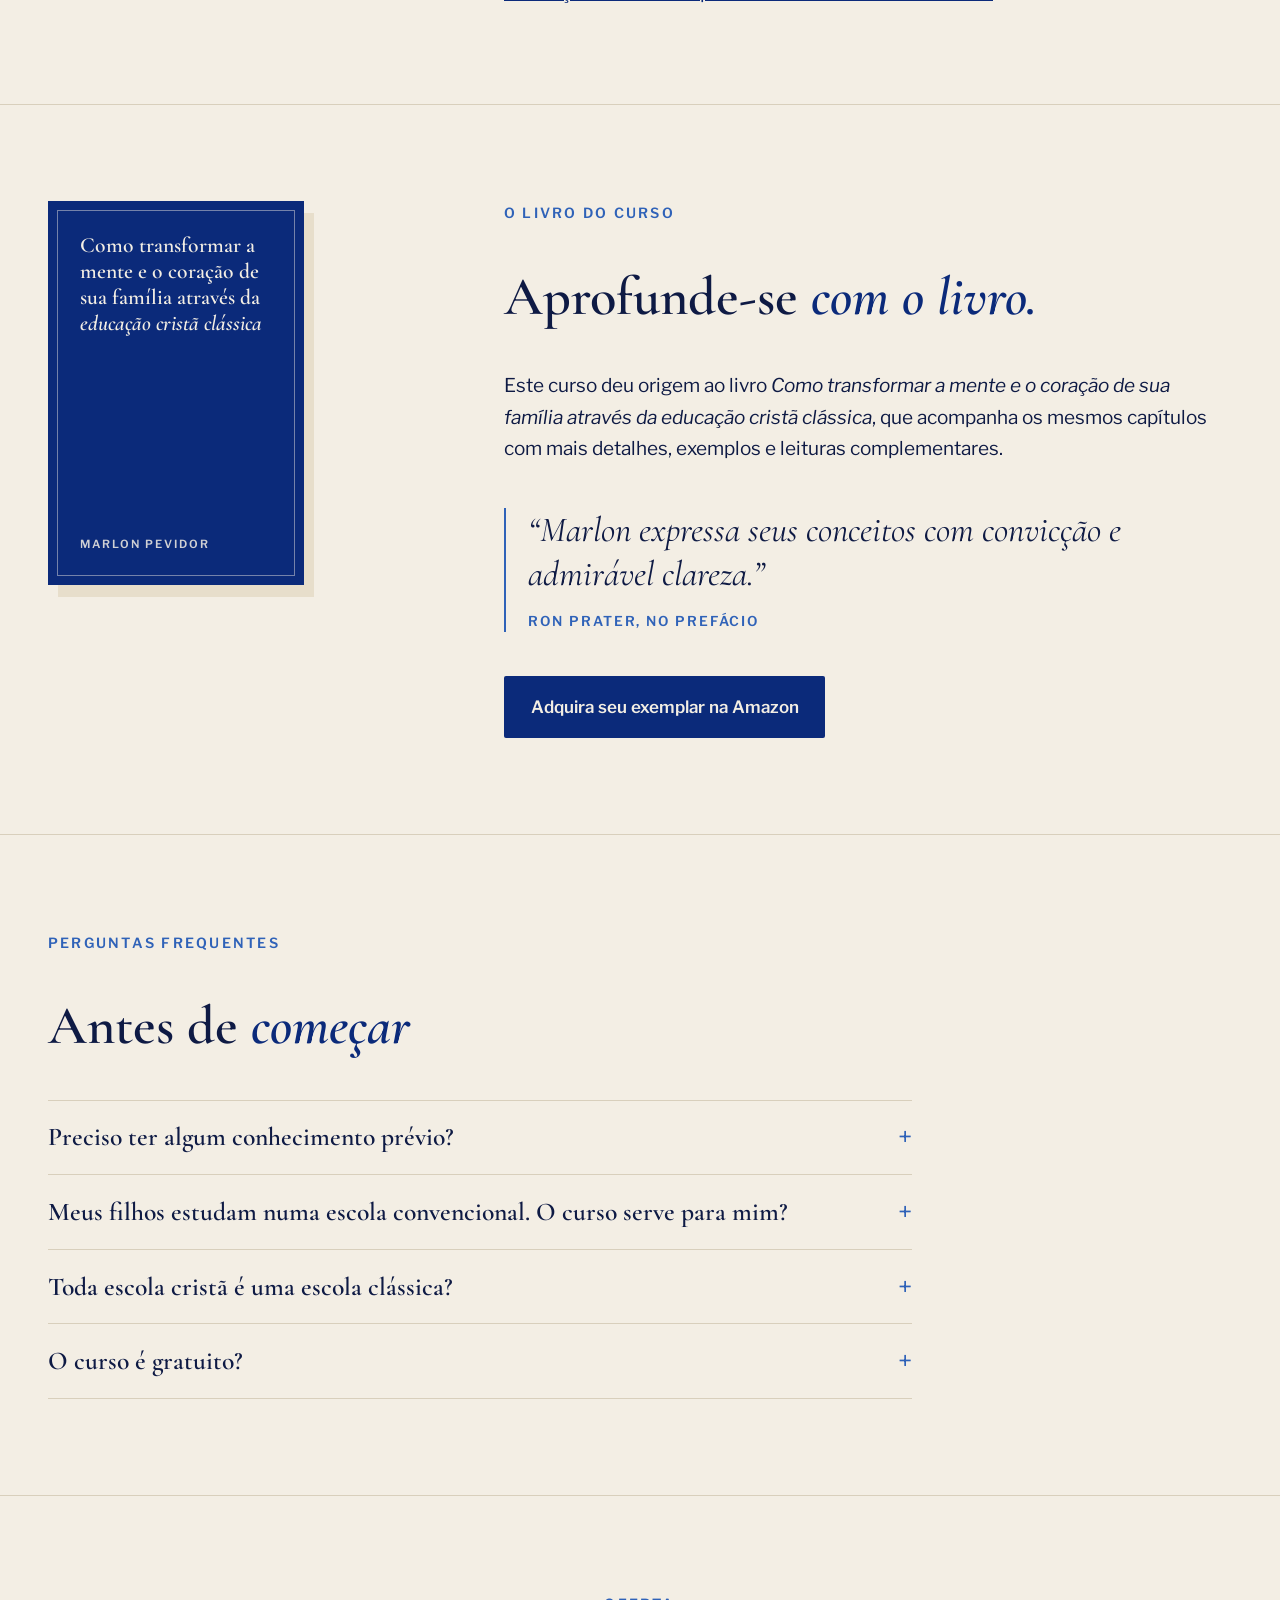
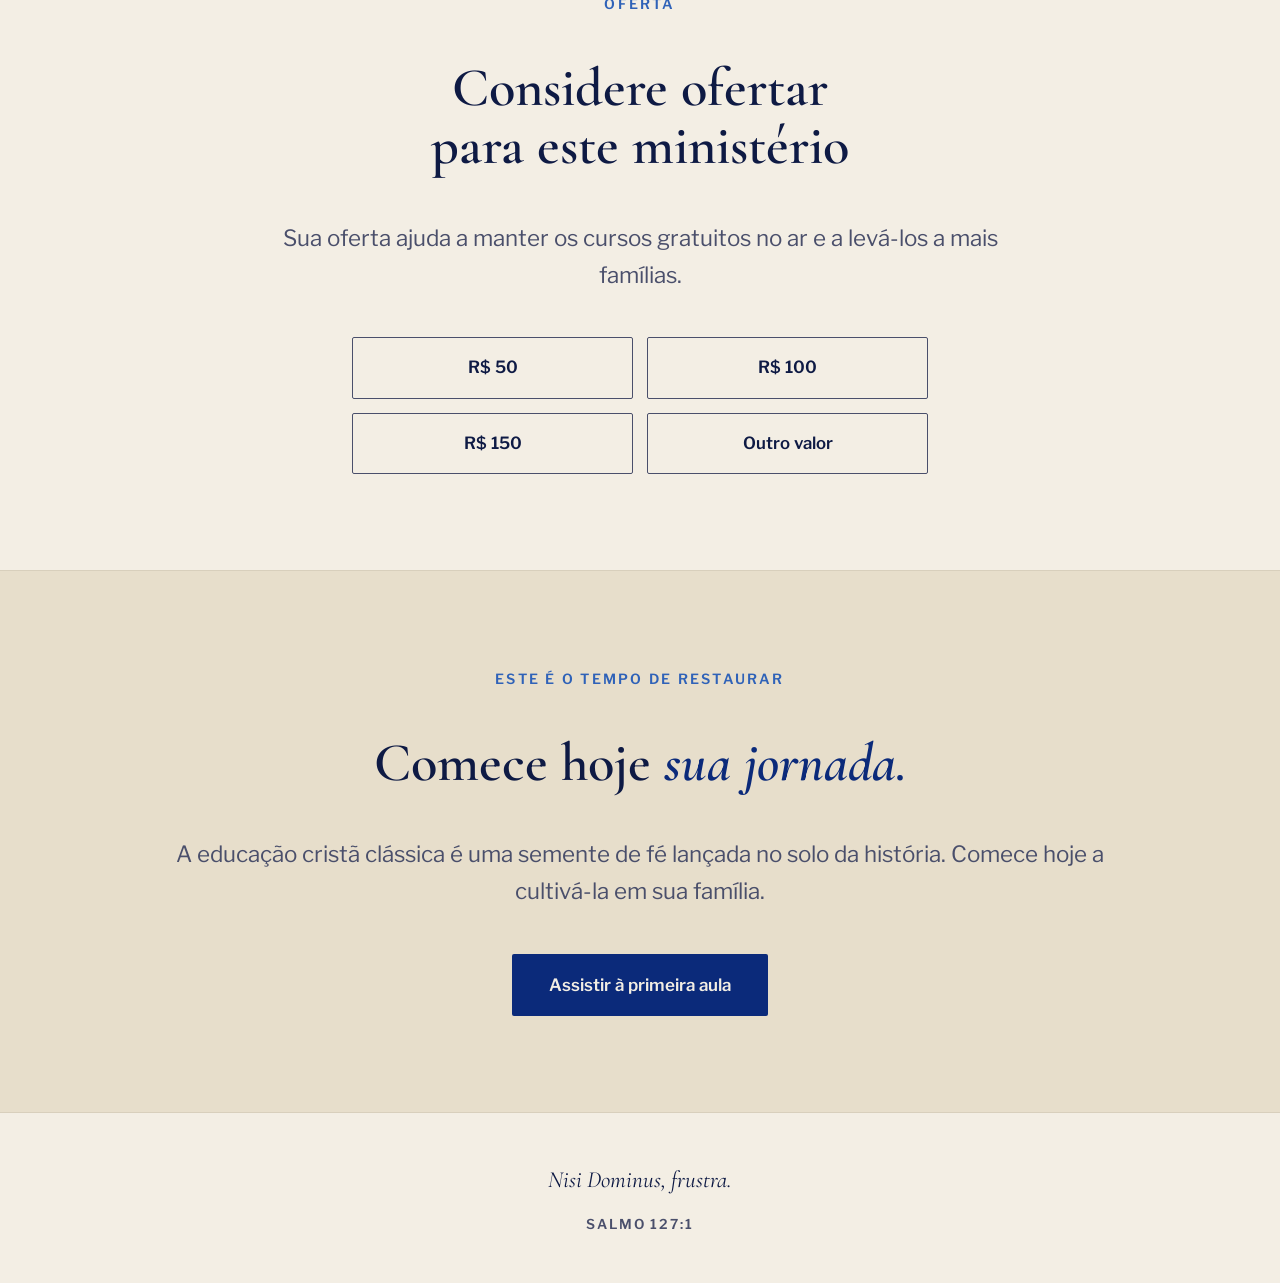
==== commit c9bb9141: "Rodapé: fonte da frase (Salmo 127:1) no lugar do nome do professor Nisi Dominus, frustra vem da Vulg" ====
--- a/iecc/index.html
+++ b/iecc/index.html
@@ -238,7 +238,7 @@
 <footer>
   <div class="wrap">
     <em lang="la">Nisi Dominus, frustra.</em>
-    <span>Marlon Pevidor</span>
+    <span>Salmo 127:1</span>
   </div>
 </footer>
 <script>
--- a/estilo.css
+++ b/estilo.css
@@ -22,6 +22,15 @@
   --gutter: clamp(28px, 6vw, 40px);       /* margem lateral do conteúdo */
   --section-y: clamp(64px, 10vw, 96px);   /* espaço acima e abaixo de cada camada */
   --box-pad: clamp(22px, 5vw, 32px);      /* espaço interno de cartões e caixas */
+  /* Espaço VISÍVEL entre blocos (as folgas invisíveis das letras são cortadas por text-box, no fim do arquivo):
+     --block-gap  entre blocos de uma camada (rótulo, título, parágrafo, citação, grupo de botões, quadro…)
+     --box-gap    entre blocos dentro de um quadro/cartão (o quadro já é um bloco)
+     --tight-gap  dentro de um mesmo bloco (dois botões, valores do Pix, nome + linha de baixo, citação + autor)
+     --list-gap   entre itens de uma mesma lista */
+  --block-gap: clamp(32px, 3.4vw, 44px);
+  --box-gap: clamp(18px, 2.2vw, 24px);
+  --tight-gap: 14px;
+  --list-gap: 16px;
 }
 @media (prefers-color-scheme: dark) {
   :root:not([data-theme="light"]) {
@@ -80,8 +89,8 @@
 h1 em, h2 em, h3 em { font-style: italic; color: var(--cobalt); }
 p { margin: 0; max-width: var(--measure); }
 .lede { font-size: clamp(1.25rem, 1.8vw, 1.4rem); color: var(--ink-soft); }
-.stack { display: grid; gap: 1.2rem; align-content: start; }
-.head { display: grid; gap: 1rem; margin-bottom: clamp(2rem, 4vw, 3rem); max-width: 50rem; }
+.stack { display: grid; gap: var(--block-gap); align-content: start; }
+.head { display: grid; gap: var(--block-gap); margin-bottom: var(--block-gap); max-width: 50rem; }
 i[lang="la"], em { font-style: italic; }
 
 /* botões */
@@ -100,7 +109,7 @@
 .btn-primary:hover { transform: translateY(-1px); }
 .btn-ghost { background: transparent; color: var(--ink); border-color: var(--ink-soft); }
 .btn-ghost:hover { background: var(--paper-2); }
-.actions { display: flex; flex-wrap: wrap; gap: 0.8rem; }
+.actions { display: flex; flex-wrap: wrap; gap: var(--tight-gap); }
 .actions .btn { min-width: 16rem; }   /* botões lado a lado com a mesma largura */
 
 /* barra superior */
@@ -114,63 +123,63 @@
 .topbar nav a:hover { color: var(--cobalt); }
 
 /* abertura */
-.hero .wrap { display: grid; grid-template-columns: minmax(0, 1.25fr) minmax(0, 0.85fr); gap: clamp(2rem, 5vw, 4.5rem); align-items: center; }
+.hero .wrap { display: grid; grid-template-columns: minmax(0, 1.25fr) minmax(0, 0.85fr); gap: var(--block-gap) clamp(2rem, 5vw, 4.5rem); align-items: center; }
 .hero.solo .wrap { grid-template-columns: minmax(0, 1fr); }
-.hero-copy { display: grid; gap: 1.6rem; min-width: 0; }
-.portrait { margin: 0; isolation: isolate; padding: 12px; max-width: 27rem; justify-self: center; width: 100%; }
+.hero-copy { display: grid; gap: var(--block-gap); min-width: 0; }
+.portrait { margin: 0; isolation: isolate; padding: 12px 12px 0; max-width: 27rem; justify-self: center; width: 100%; }
 .ring { display: block; position: relative; }
 .ring::before { content: ""; position: absolute; inset: -12px; border: 1px solid var(--azure); border-radius: 50%; opacity: .7; }
 .portrait img { width: 100%; height: auto; aspect-ratio: 1; object-fit: cover; border-radius: 50%; }
 /* 12 px compensam o anel, que fica fora da foto; o resto é o espaço visível entre anel e nome */
-.portrait figcaption { margin-top: calc(12px + 2rem); display: grid; gap: 0; text-align: center; }
+.portrait figcaption { margin-top: calc(12px + 2rem); display: grid; gap: var(--tight-gap); text-align: center; }
 .portrait figcaption strong { font-family: var(--font-display); font-size: 1.6rem; font-weight: 600; }
 .portrait figcaption span { font-size: 1rem; color: var(--ink-soft); }
 .facts-inline { display: flex; flex-wrap: wrap; gap: .4rem 1.6rem; margin: 0; padding: 0; list-style: none; font-size: .85rem; font-weight: 600; letter-spacing: .14em; text-transform: uppercase; color: var(--ink-soft); }
 
 /* faixa cobalto */
-.band { background: var(--cobalt); color: var(--on-cobalt); padding-block: clamp(2.2rem, 4vw, 3rem); }
-.band .wrap { display: grid; gap: 1.4rem; }
+.band { background: var(--cobalt); color: var(--on-cobalt); padding-block: var(--section-y); } /* mesmo espaço das outras camadas */
+.band .wrap { display: grid; gap: var(--block-gap); }
 .band .label { font-size: .85rem; font-weight: 600; letter-spacing: .16em; text-transform: uppercase; opacity: .85; }
-.band ol { list-style: none; margin: 0; padding: 0; display: grid; grid-template-columns: repeat(6, minmax(0, 1fr)); gap: 1.4rem 1rem; }
-.band.three ol { grid-template-columns: repeat(3, minmax(0, 1fr)); gap: 1.4rem 2rem; }
-.band li { display: grid; gap: .1rem; align-content: start; border-top: 1px solid color-mix(in srgb, var(--on-cobalt) 35%, transparent); padding-top: .8rem; }
+.band ol { list-style: none; margin: 0; padding: 0; display: grid; grid-template-columns: repeat(6, minmax(0, 1fr)); gap: var(--box-gap) 1rem; }
+.band.three ol { grid-template-columns: repeat(3, minmax(0, 1fr)); gap: var(--block-gap) 2rem; }
+.band li { display: grid; gap: var(--tight-gap); align-content: start; border-top: 1px solid color-mix(in srgb, var(--on-cobalt) 35%, transparent); padding-top: var(--tight-gap); }
 .band .letter { font-family: var(--font-display); font-weight: 700; font-size: clamp(2.4rem, 4vw, 3.2rem); line-height: 1; }
 .band .word { font-family: var(--font-display); font-style: italic; font-size: clamp(1.3rem, 2vw, 1.55rem); line-height: 1.2; }
-.band .desc { font-size: 1rem; opacity: .85; margin-top: .4rem; }
+.band .desc { font-size: 1rem; opacity: .85; }
 .band .note { font-family: var(--font-display); font-style: italic; font-size: clamp(1.25rem, 2vw, 1.45rem); line-height: 1.35; max-width: 56rem; opacity: .95; }
 section.band + section, section + section.band { border-top: 0; }
 
 /* duas colunas: texto e citação */
-.story .wrap { display: grid; grid-template-columns: minmax(0, 1fr) minmax(0, 1fr); gap: clamp(2rem, 5vw, 5rem); align-items: start; }
-blockquote { margin: 0; padding-left: 1.4rem; border-left: 2px solid var(--azure); display: grid; gap: .8rem; }
+.story .wrap { display: grid; grid-template-columns: minmax(0, 1fr) minmax(0, 1fr); gap: var(--block-gap) clamp(2rem, 5vw, 5rem); align-items: start; }
+blockquote { margin: 0; padding-left: 1.4rem; border-left: 2px solid var(--azure); display: grid; gap: var(--tight-gap); }
 blockquote p { font-family: var(--font-display); font-size: clamp(1.7rem, 3vw, 2.2rem); line-height: 1.25; font-style: italic; }
 blockquote cite { font-style: normal; font-size: .85rem; font-weight: 600; letter-spacing: .14em; text-transform: uppercase; color: var(--azure); }
 
 /* dois quadros */
 .ledger { display: grid; grid-template-columns: repeat(2, minmax(0, 1fr)); gap: 0; border: 1px solid var(--rule); }
-.ledger > div { padding: var(--box-pad); display: grid; gap: 1rem; align-content: start; }
+.ledger > div { padding: var(--box-pad); display: grid; gap: var(--box-gap); align-content: start; }
 .ledger > div + div { border-left: 1px solid var(--rule); background: var(--paper-2); }
-.ledger ul { margin: 0; padding: 0; list-style: none; display: grid; gap: .8rem; }
+.ledger ul { margin: 0; padding: 0; list-style: none; display: grid; gap: var(--list-gap); }
 .ledger li { padding-left: 1.4rem; position: relative; }
 .ledger .have li::before { content: "—"; position: absolute; left: 0; color: var(--ink-soft); }
 .ledger .missing li::before { content: "✦"; position: absolute; left: 0; color: var(--azure); font-size: .85rem; top: .25rem; }
 .ledger .verdict { font-family: var(--font-display); font-size: 1.55rem; font-style: italic; color: var(--cobalt); }
 
 /* público */
-.paths { display: grid; grid-template-columns: repeat(2, minmax(0, 1fr)); gap: 1.5rem; margin-bottom: 2.5rem; }
+.paths { display: grid; grid-template-columns: repeat(2, minmax(0, 1fr)); gap: var(--block-gap); margin-bottom: var(--block-gap); }
 .paths.three { grid-template-columns: repeat(3, minmax(0, 1fr)); margin-bottom: 0; }
-.path { border-top: 2px solid var(--cobalt); padding-top: 1.2rem; display: grid; gap: .6rem; align-content: start; }
-.fit { display: grid; grid-template-columns: minmax(0, 1.4fr) minmax(0, 1fr); gap: clamp(1.5rem, 4vw, 3rem); }
-.fit ul { margin: 0; padding: 0; list-style: none; display: grid; gap: .9rem; }
+.path { border-top: 2px solid var(--cobalt); padding-top: var(--box-gap); display: grid; gap: var(--box-gap); align-content: start; }
+.fit { display: grid; grid-template-columns: minmax(0, 1.4fr) minmax(0, 1fr); gap: var(--block-gap) clamp(1.5rem, 4vw, 3rem); }
+.fit ul { margin: 0; padding: 0; list-style: none; display: grid; gap: var(--list-gap); }
 .fit li { padding-left: 1.6rem; position: relative; }
 .fit .yes li::before { content: "✓"; position: absolute; left: 0; color: var(--cobalt); font-weight: 600; }
-.fit .no { background: var(--paper-2); padding: var(--box-pad); display: grid; gap: .8rem; align-content: start; }
+.fit .no { background: var(--paper-2); padding: var(--box-pad); display: grid; gap: var(--box-gap); align-content: start; }
 
 /* base: Grau I */
-.foundation { display: grid; grid-template-columns: repeat(2, minmax(0, 1fr)); gap: 1.5rem 2.5rem; padding: var(--box-pad); background: var(--paper-2); margin-bottom: 1.5rem; }
-.foundation > div { display: grid; gap: .6rem; align-content: start; min-width: 0; }
+.foundation { display: grid; grid-template-columns: repeat(2, minmax(0, 1fr)); gap: var(--box-gap) 2.5rem; padding: var(--box-pad); background: var(--paper-2); margin-bottom: var(--block-gap); }
+.foundation > div { display: grid; gap: var(--box-gap); align-content: start; min-width: 0; }
 .foundation .caps { grid-column: 1 / -1; }
-.method { margin: .2rem 0 0; padding: 0; list-style: none; display: grid; gap: .55rem; }
+.method { margin: 0; padding: 0; list-style: none; display: grid; gap: var(--tight-gap); }
 .method li { display: grid; grid-template-columns: 7.5rem minmax(0, 1fr); gap: .8rem; }
 .method i { font-family: var(--font-display); font-size: 1.3rem; color: var(--cobalt); }
 
@@ -185,45 +194,45 @@
 .degree .role { font-size: 1rem; color: var(--ink-soft); }
 .degree .role i { font-family: var(--font-display); font-size: 1.35rem; color: var(--ink); }
 .degree .tag { font-size: .8rem; font-weight: 600; letter-spacing: .12em; text-transform: uppercase; color: var(--cobalt); }
-.degrees-note { margin-top: 1.8rem; color: var(--ink-soft); }
+.degrees-note { margin-top: var(--block-gap); color: var(--ink-soft); }
 
 /* pilares (também os cartões de cursos) */
-.pillars { display: grid; grid-template-columns: repeat(3, minmax(0, 1fr)); gap: 1.5rem; }
-.pillar { border: 1px solid var(--rule); padding: var(--box-pad); display: grid; gap: 1rem; align-content: start; color: inherit; text-decoration: none; }
+.pillars { display: grid; grid-template-columns: repeat(3, minmax(0, 1fr)); gap: var(--block-gap); }
+.pillar { border: 1px solid var(--rule); padding: var(--box-pad); display: grid; gap: var(--box-gap); align-content: start; color: inherit; text-decoration: none; }
 .numeral { font-family: var(--font-display); font-weight: 700; font-size: 3rem; line-height: 1; color: var(--azure); }
-.pillar ul { margin: 0; padding: 0; list-style: none; display: grid; gap: 1rem; }
-.pillar li { display: grid; gap: .2rem; font-size: 1.05rem; color: var(--ink-soft); }
+.pillar ul { margin: 0; padding: 0; list-style: none; display: grid; gap: var(--list-gap); }
+.pillar li { display: grid; gap: var(--tight-gap); font-size: 1.05rem; color: var(--ink-soft); }
 .pillar li b { color: var(--ink); font-weight: 600; }
 .pillar > p:not(.caps) { color: var(--ink-soft); font-size: 1.05rem; }
 a.pillar { transition: transform .15s ease, border-color .15s ease; }
 a.pillar:hover { transform: translateY(-2px); border-color: var(--cobalt); }
-.pillar .go { display: flex; justify-content: space-between; gap: 1rem; padding-top: 1rem; border-top: 1px solid var(--rule); font-size: .8rem; font-weight: 600; letter-spacing: .12em; text-transform: uppercase; color: var(--ink-soft); }
+.pillar .go { display: flex; justify-content: space-between; gap: 1rem; padding-top: var(--box-gap); border-top: 1px solid var(--rule); font-size: .8rem; font-weight: 600; letter-spacing: .12em; text-transform: uppercase; color: var(--ink-soft); }
 a.pillar .go span:last-child { color: var(--cobalt); }
 
 /* três tempos */
-.times { display: grid; grid-template-columns: repeat(3, minmax(0, 1fr)); gap: 0; margin-top: 2.5rem; }
-.times > div { padding: 1.4rem 1.4rem 0 0; display: grid; gap: .5rem; align-content: start; border-top: 2px solid var(--cobalt); position: relative; }
+.times { display: grid; grid-template-columns: repeat(3, minmax(0, 1fr)); gap: 0; margin-top: var(--block-gap); }
+.times > div { padding: var(--box-gap) 1.4rem 0 0; display: grid; gap: var(--box-gap); align-content: start; border-top: 2px solid var(--cobalt); position: relative; }
 .times > div::before { content: ""; position: absolute; top: -7px; left: 0; width: 12px; height: 12px; border-radius: 50%; background: var(--paper); border: 2px solid var(--cobalt); }
 
 /* carreira e destino */
-.split { display: grid; grid-template-columns: minmax(0, 1fr) minmax(0, 1fr); gap: clamp(2rem, 5vw, 4.5rem); }
+.split { display: grid; grid-template-columns: minmax(0, 1fr) minmax(0, 1fr); gap: var(--block-gap) clamp(2rem, 5vw, 4.5rem); }
 .career { margin: 0; padding: 0; list-style: none; display: grid; }
 .career li { display: grid; grid-template-columns: 10rem minmax(0, 1fr); gap: 1rem; padding-block: 1rem; border-bottom: 1px solid var(--rule); }
 .career li:first-child { border-top: 1px solid var(--rule); }
 .career b { font-family: var(--font-display); font-size: 1.4rem; font-weight: 600; line-height: 1.3; }
 .career span { color: var(--ink-soft); }
-.destiny { margin: 0; padding: 0; list-style: none; display: grid; gap: 1.1rem; counter-reset: d; }
+.destiny { margin: 0; padding: 0; list-style: none; display: grid; gap: var(--list-gap); counter-reset: d; }
 .destiny li { padding-left: 2.8rem; position: relative; counter-increment: d; }
 .destiny li::before { content: counter(d, upper-roman); position: absolute; left: 0; top: -.1rem; font-family: var(--font-display); color: var(--azure); font-size: 1.4rem; font-weight: 700; }
 .destiny.big li { font-family: var(--font-display); font-size: 1.6rem; font-weight: 600; line-height: 1.3; }
 .destiny.big li::before { top: 0; }
 
 /* sobre / livro: imagem e texto */
-.about .wrap { display: grid; grid-template-columns: minmax(0, .7fr) minmax(0, 1.3fr); gap: clamp(2rem, 5vw, 4.5rem); align-items: start; }
+.about .wrap { display: grid; grid-template-columns: minmax(0, .7fr) minmax(0, 1.3fr); gap: var(--block-gap) clamp(2rem, 5vw, 4.5rem); align-items: start; }
 .about img { width: 100%; height: auto; max-width: 22rem; aspect-ratio: 1; object-fit: cover; border-radius: 50%; }
-.facts { display: grid; grid-template-columns: repeat(2, minmax(0, 1fr)); gap: 1.3rem 2rem; margin: 1rem 0 0; padding-top: 1.5rem; border-top: 1px solid var(--rule); }
+.facts { display: grid; grid-template-columns: repeat(2, minmax(0, 1fr)); gap: var(--box-gap) 2rem; margin: 0; padding-top: var(--box-gap); border-top: 1px solid var(--rule); }
 .facts dt { font-size: .8rem; font-weight: 600; letter-spacing: .14em; text-transform: uppercase; color: var(--azure); }
-.facts dd { margin: .25rem 0 0; font-size: 1.05rem; }
+.facts dd { margin: var(--tight-gap) 0 0; font-size: 1.05rem; }
 .facts div { min-width: 0; }
 .book-cover {
   aspect-ratio: 2 / 3; width: 100%; max-width: 16rem; background: var(--cobalt); color: var(--on-cobalt);
@@ -246,14 +255,14 @@
 
 /* chamada final */
 .final { background: var(--paper-2); text-align: center; }
-.final .wrap { display: grid; justify-items: center; gap: 1.5rem; }
+.final .wrap { display: grid; justify-items: center; gap: var(--block-gap); }
 .final p { margin-inline: auto; }
 .final .actions { justify-content: center; }
 .contact-line { font-size: 1.05rem; color: var(--ink-soft); }
 .contact-line span { user-select: all; color: var(--ink); font-variant-numeric: tabular-nums; white-space: nowrap; }
 
 /* sala de aula (páginas de curso) */
-.player-grid { display: grid; grid-template-columns: minmax(0, 1fr) 24rem; gap: 1.5rem; align-items: start; }
+.player-grid { display: grid; grid-template-columns: minmax(0, 1fr) 24rem; gap: var(--block-gap); align-items: start; }
 .stage { border: 1px solid var(--rule); background: var(--paper); }
 .video { position: relative; aspect-ratio: 16 / 9; background: var(--stage); }
 .video iframe { position: absolute; inset: 0; width: 100%; height: 100%; border: 0; }
@@ -261,9 +270,9 @@
 .video .placeholder svg { width: 56px; height: 56px; margin-bottom: .4rem; }
 .video .placeholder strong { font-size: .85rem; font-weight: 600; letter-spacing: .16em; text-transform: uppercase; }
 .video .placeholder span { font-size: 1rem; opacity: .8; }
-.lesson-info { padding: var(--box-pad); display: grid; gap: .8rem; }
+.lesson-info { padding: var(--box-pad); display: grid; gap: var(--box-gap); }
 .lesson-info p { color: var(--ink-soft); }
-.lesson-nav { display: flex; justify-content: space-between; gap: .8rem; margin-top: .6rem; }
+.lesson-nav { display: flex; justify-content: space-between; gap: var(--tight-gap); }
 .lesson-nav button { font: inherit; font-size: .9rem; font-weight: 600; padding: .65rem 1rem; background: transparent; color: var(--ink); border: 1px solid var(--ink-soft); border-radius: 2px; cursor: pointer; }
 .lesson-nav button:hover:not(:disabled) { background: var(--paper-2); }
 .lesson-nav button:disabled { opacity: .35; cursor: default; }
@@ -278,12 +287,12 @@
 .progress { padding: .8rem 1rem 0; font-size: .95rem; color: var(--ink-soft); }
 
 /* oferta via Pix */
-.pix-box { width: 100%; max-width: 36rem; display: grid; gap: 1rem; justify-items: center; }
-.pix-valores { width: 100%; display: grid; grid-template-columns: 1fr 1fr; gap: .8rem; }
+.pix-box { width: 100%; max-width: 36rem; display: grid; gap: var(--block-gap); justify-items: center; }
+.pix-valores { width: 100%; display: grid; grid-template-columns: 1fr 1fr; gap: var(--tight-gap); }
 .pix-valores button { font: inherit; font-weight: 600; font-size: 1.05rem; padding: 1rem; cursor: pointer; background: transparent; color: var(--ink); border: 1px solid var(--ink-soft); border-radius: 2px; }
 .pix-valores button:hover { background: var(--paper); }
 .pix-valores button.on { background: var(--cobalt); color: var(--on-cobalt); border-color: var(--cobalt); }
-.pix-resultado { width: 100%; display: grid; gap: 1rem; justify-items: center; border-top: 1px solid var(--rule); padding-top: var(--box-pad); margin-top: .5rem; }
+.pix-resultado { width: 100%; display: grid; gap: var(--box-gap); justify-items: center; border-top: 1px solid var(--rule); padding-top: var(--block-gap); }
 .pix-resultado[hidden] { display: none; }
 .pix-titulo { font-size: 1.2rem; }
 .pix-qr svg { width: 230px; height: 230px; background: #fff; border: 1px solid var(--rule); }
@@ -294,7 +303,7 @@
 /* rodapé */
 footer { padding-block: calc(var(--section-y) / 2); border-top: 1px solid var(--rule); }
 /* Rodapé igual em todas as páginas: frase em latim e o nome embaixo, centralizados */
-footer .wrap { display: grid; justify-items: center; gap: .9rem; text-align: center; font-size: 1rem; color: var(--ink-soft); }
+footer .wrap { display: grid; justify-items: center; gap: var(--tight-gap); text-align: center; font-size: 1rem; color: var(--ink-soft); }
 footer em { font-family: var(--font-display); font-size: 1.45rem; color: var(--ink); }
 footer span { font-size: .85rem; font-weight: 600; letter-spacing: .14em; text-transform: uppercase; }
 
@@ -324,10 +333,10 @@
   .band.three ol { grid-template-columns: minmax(0, 1fr); }
   .ledger, .paths, .foundation { grid-template-columns: minmax(0, 1fr); }
   .ledger > div + div { border-left: 0; border-top: 1px solid var(--rule); }
-  .times { grid-template-columns: minmax(0, 1fr); gap: 1.5rem; border-left: 2px solid var(--cobalt); padding-left: 1.4rem; }
+  .times { grid-template-columns: minmax(0, 1fr); gap: var(--block-gap); border-left: 2px solid var(--cobalt); padding-left: 1.4rem; }
   .times > div { border-top: 0; padding: 0; }
   .times > div::before { left: calc(-1.4rem - 7px); top: .45rem; }
-  .career li, .method li { grid-template-columns: minmax(0, 1fr); gap: .2rem; }
+  .career li, .method li { grid-template-columns: minmax(0, 1fr); gap: var(--tight-gap); }
   .facts { grid-template-columns: minmax(0, 1fr); }
   .actions { flex-direction: column; align-items: stretch; width: 100%; }
   .actions .btn { min-width: 0; }
@@ -363,7 +372,7 @@
 
 /* rótulo + título com a foto pequena em círculo à esquerda (seção "O professor") */
 .byline { display: flex; align-items: center; gap: 1.1rem; }
-.byline > div { display: grid; gap: .35rem; }
+.byline > div { display: grid; gap: var(--block-gap); }
 .byline img { margin-block: 5px; width: 84px; height: 84px; flex: none; border-radius: 50%; object-fit: cover; outline: 1px solid var(--azure); outline-offset: 4px; }
 @media (max-width: 760px) { .byline img { width: 68px; height: 68px; } }
 
@@ -371,9 +380,9 @@
    bloco (camadas, caixas, cartões), para o espaço visível em cima e embaixo ficar igual.
    Navegadores sem suporte (Firefox) simplesmente mantêm a folga normal. */
 @supports (text-box: trim-both cap alphabetic) {
-  :is(p, h1, h2, h3, li, dt, dd, cite, figcaption, .caps, .label, .word, .desc, .letter, .note, strong, span.dur):first-child { text-box: trim-start cap alphabetic; }
-  :is(p, h1, h2, h3, li, dt, dd, cite, figcaption, .caps, .label, .word, .desc, .letter, .note, strong, span.dur):last-child { text-box: trim-end cap alphabetic; }
-  :is(p, h1, h2, h3, li, dt, dd, cite, figcaption, .caps, .label, .word, .desc, .letter, .note, strong, span.dur):first-child:last-child { text-box: trim-both cap alphabetic; }
+  /* Todo bloco de texto perde a folga invisível acima da primeira linha e abaixo da última:
+     o espaço visível entre blocos passa a ser exatamente o gap definido (--block-gap etc.). */
+  :is(p, h1, h2, h3, li, dt, dd, cite, figcaption > *, .caps, .label, .word, .desc, .letter, .note, .num, .dur, .numeral, .tag, .role, .what > *, .go > span) { text-box: trim-both cap alphabetic; }
 }
 @supports (text-box: trim-both cap alphabetic) {
   .facts-inline li, .progress { text-box: trim-both cap alphabetic; }
@@ -390,7 +399,7 @@
 a.book-cover { text-decoration: none; transition: transform .15s ease; }
 a.book-cover:hover { transform: translateY(-2px); }
 
-.quotes { gap: 2.2rem; }
+.quotes { gap: var(--block-gap); }
 @supports (text-box: trim-both cap alphabetic) {
   footer em, footer span { text-box: trim-both cap alphabetic; }
 }
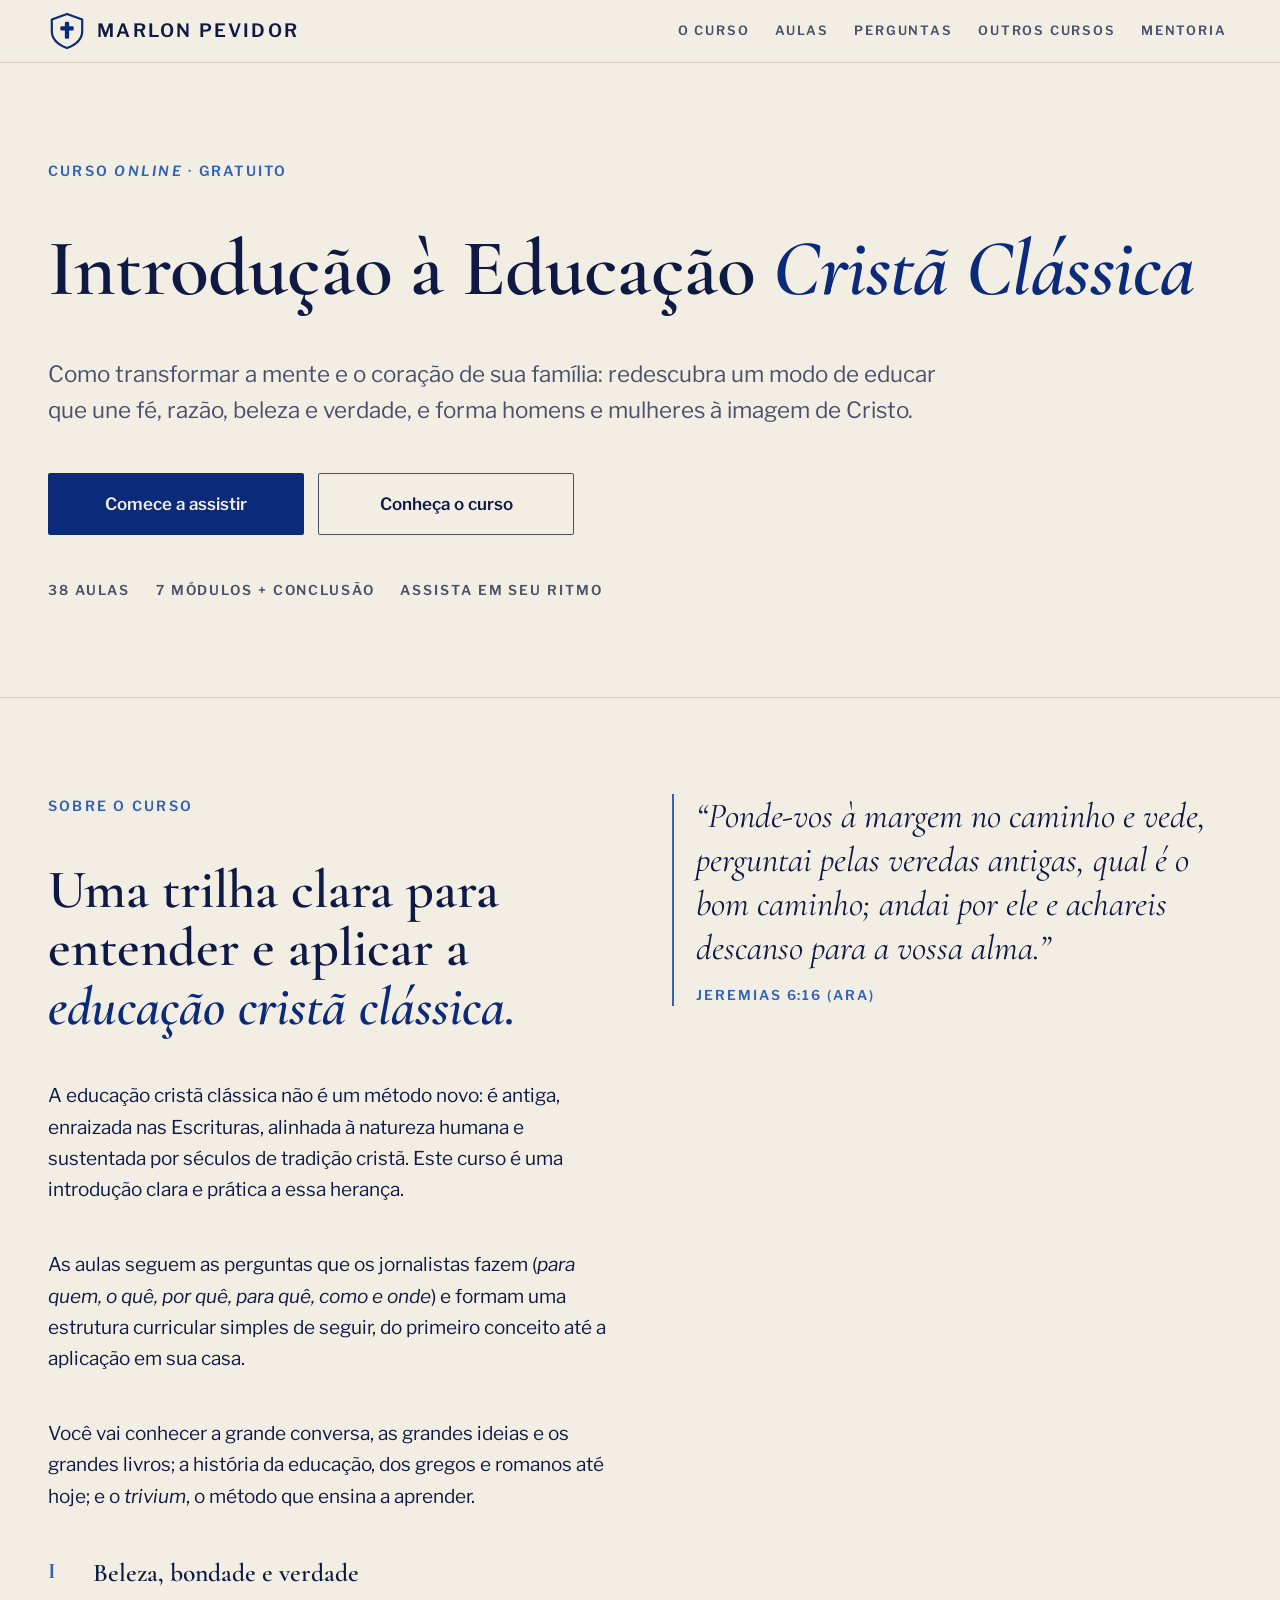
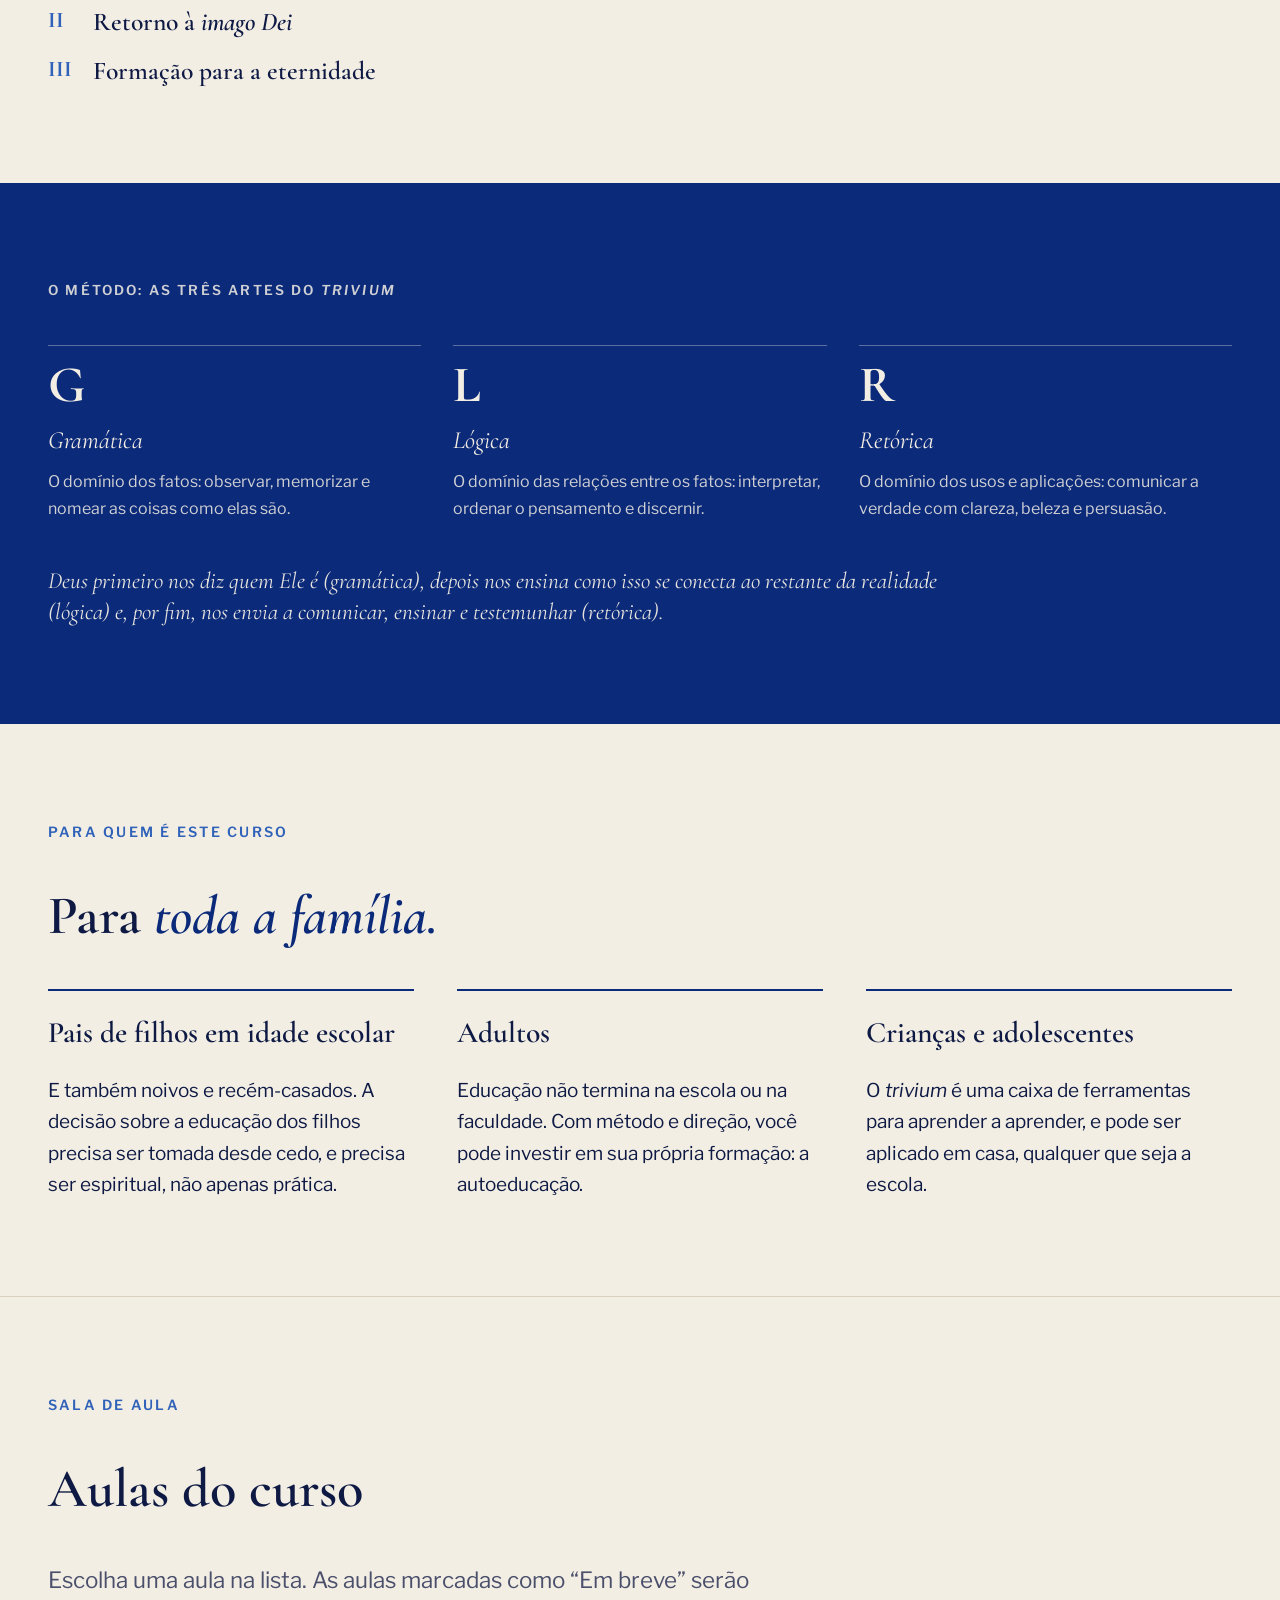
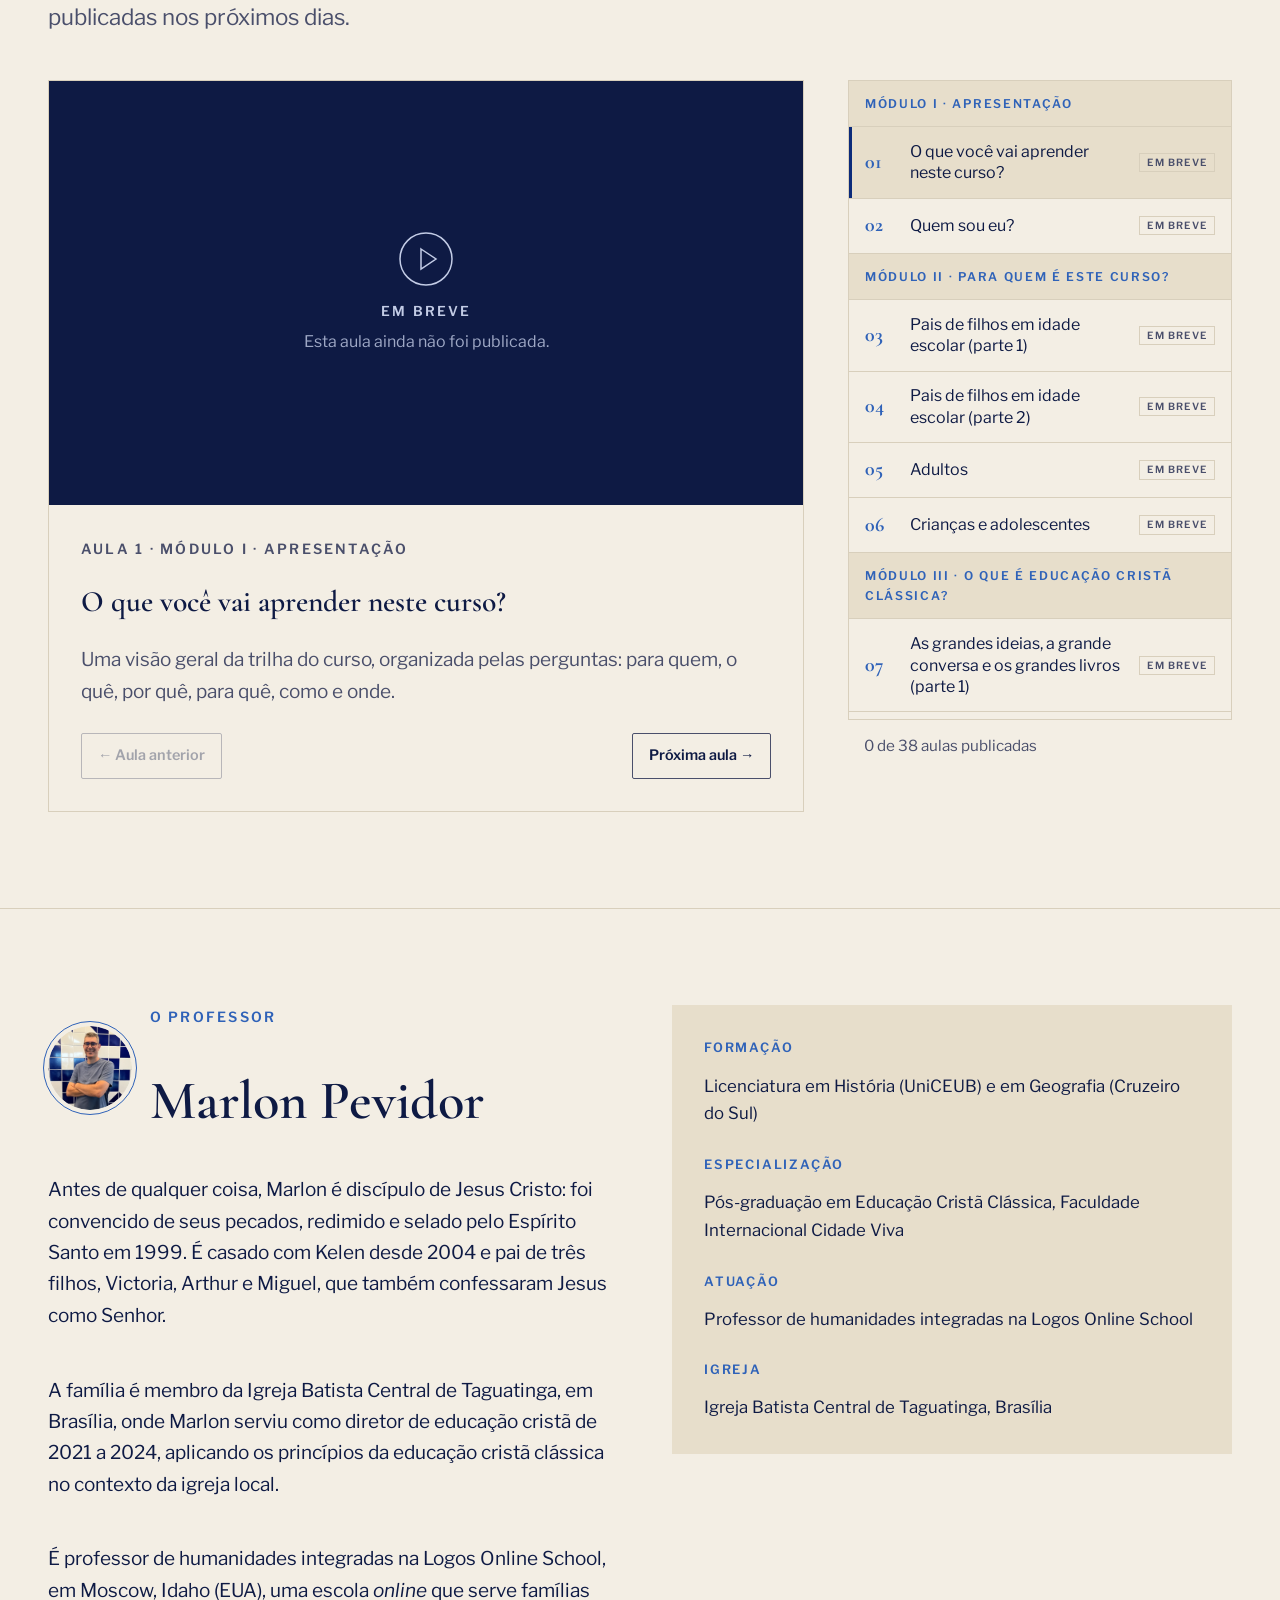
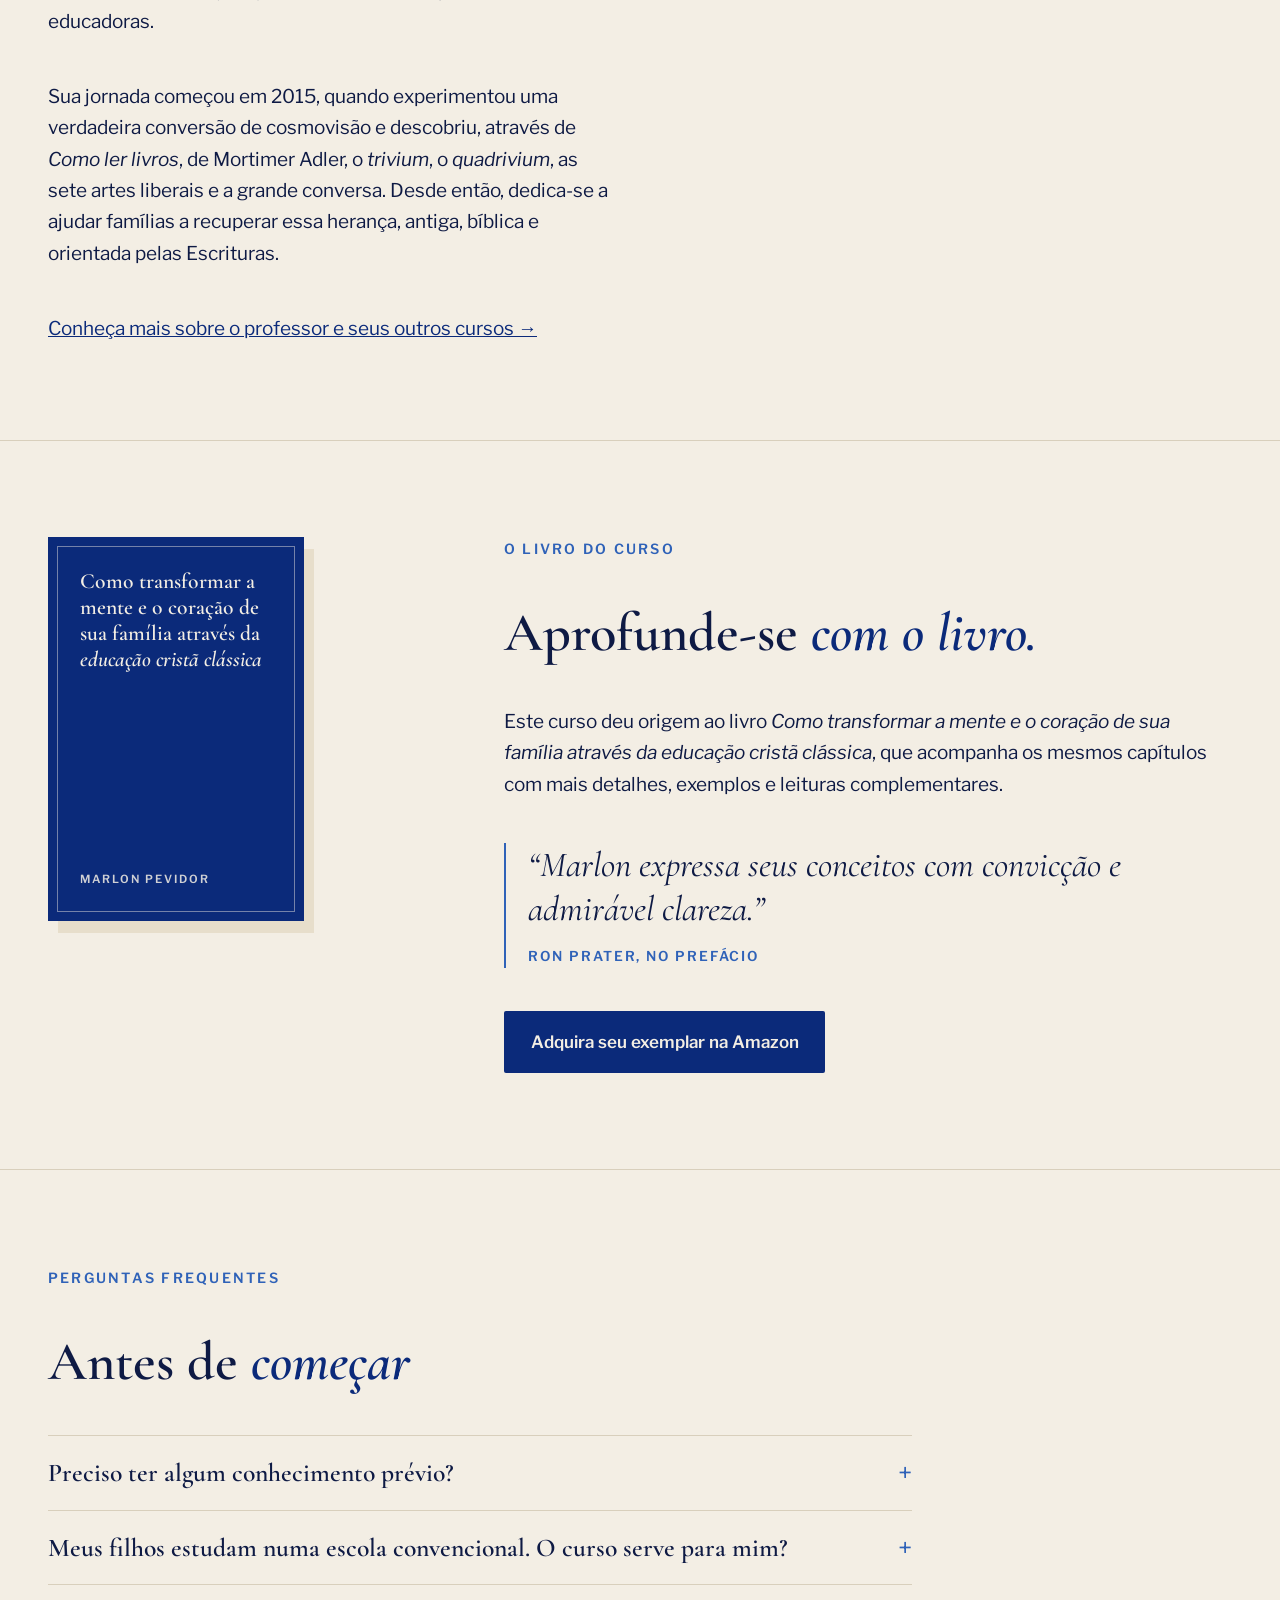
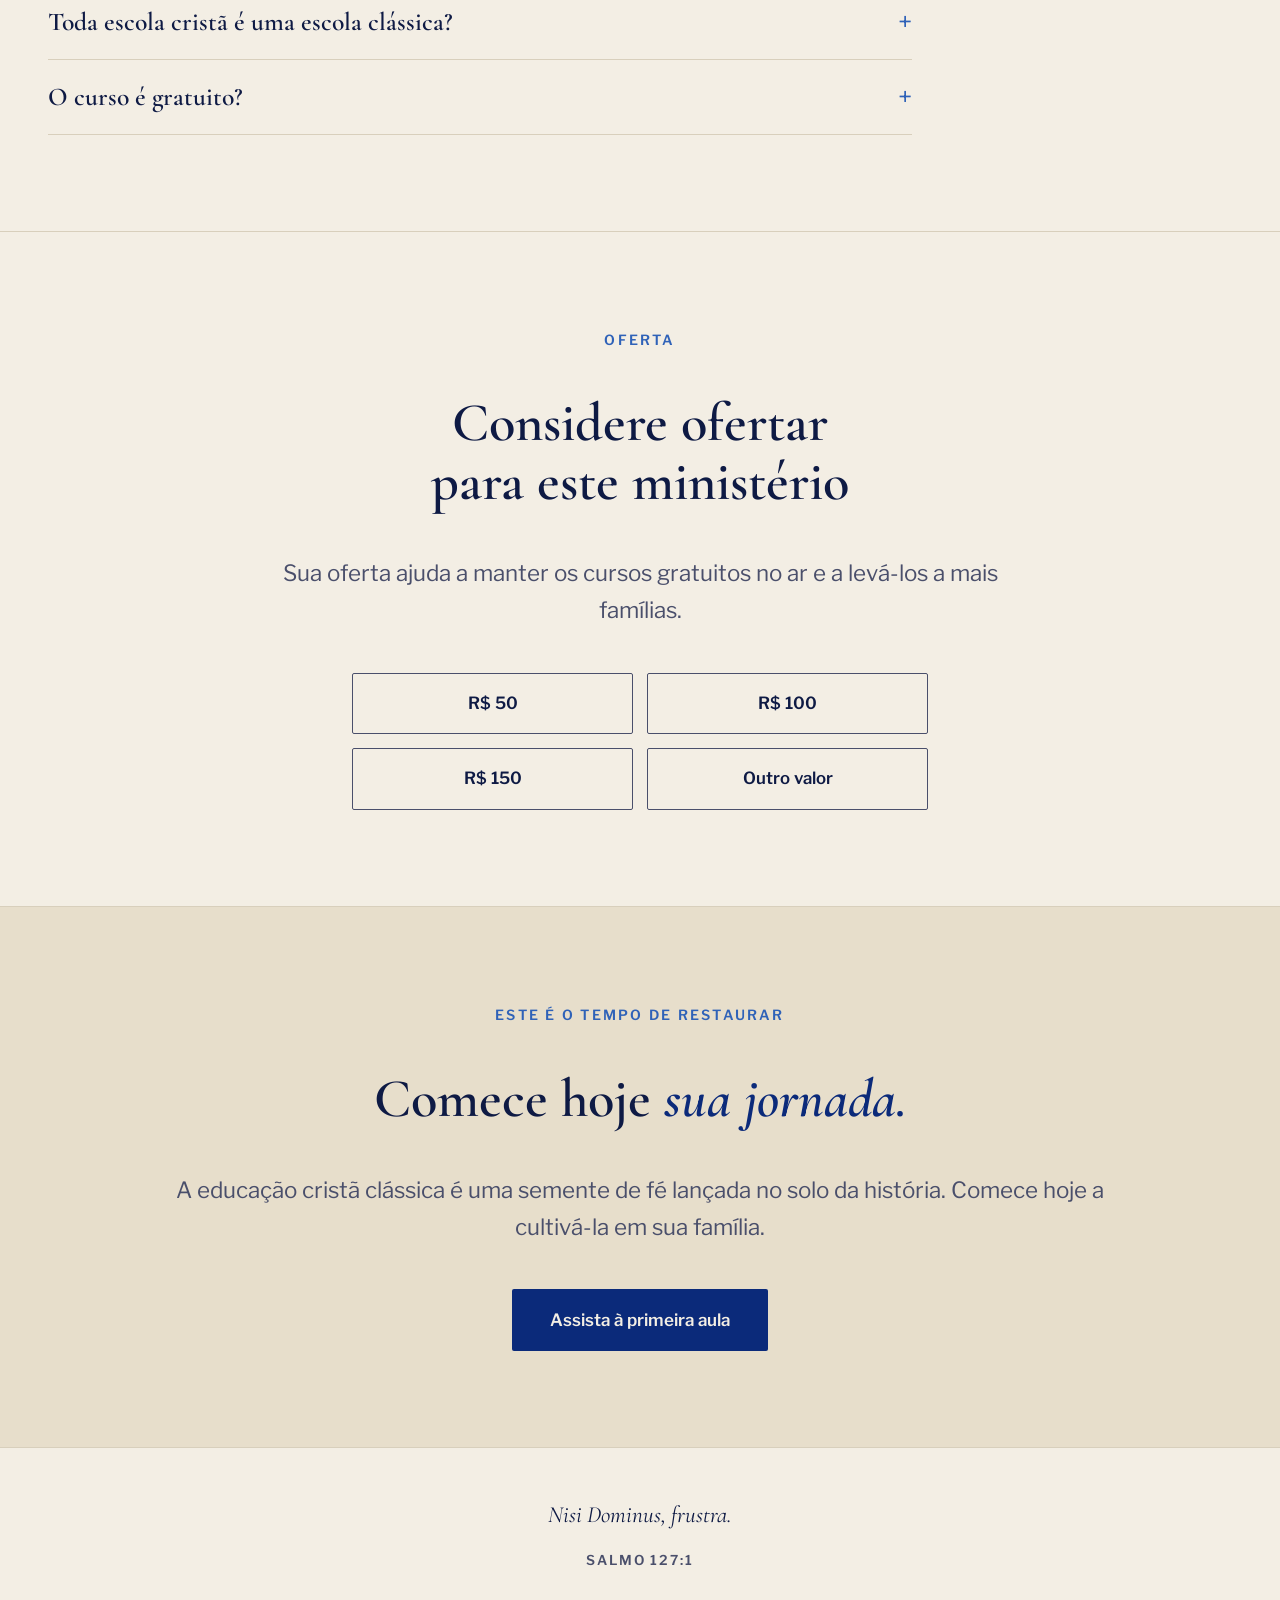
==== commit 3df752ec: "Botões no imperativo e seção do professor do curso igual à da página inicial - Veja os cursos gratui" ====
--- a/iecc/index.html
+++ b/iecc/index.html
@@ -52,8 +52,8 @@
         <h1>Introdução à Educação <em>Cristã Clássica</em></h1>
         <p class="lede">Como transformar a mente e o coração de sua família: redescubra um modo de educar que une fé, razão, beleza e verdade, e forma homens e mulheres à imagem de Cristo.</p>
         <div class="actions">
-          <a class="btn btn-primary" href="#aulas">Começar a assistir</a>
-          <a class="btn btn-ghost" href="#sobre">Conhecer o curso</a>
+          <a class="btn btn-primary" href="#aulas">Comece a assistir</a>
+          <a class="btn btn-ghost" href="#sobre">Conheça o curso</a>
         </div>
         <ul class="facts-inline"><li id="meta-count">aulas</li><li>7 módulos + conclusão</li><li>Assista em seu ritmo</li></ul>
       </div>
@@ -144,17 +144,28 @@
     </div>
   </section>
 
-  <section class="about" id="professor">
-    <div class="wrap">
-      <img src="../assets/marlon.webp" alt="Professor Marlon Pevidor" width="840" height="840" loading="lazy">
+  <section class="story" id="professor">
+    <div class="wrap">
       <div class="stack">
-        <p class="caps">Seu professor</p>
-        <h2>Marlon Pevidor</h2>
-        <p>Discípulo de Jesus Cristo desde 1999, Marlon é casado com Kelen desde 2004 e pai de três filhos. A família é membro da Igreja Batista Central de Taguatinga, em Brasília, onde ele serviu como diretor de educação cristã de 2021 a 2024.</p>
-        <p>É professor de humanidades integradas na Logos Online School (Moscow, Idaho, EUA), licenciado em história e geografia e pós-graduado em Educação Cristã Clássica pela Faculdade Internacional Cidade Viva.</p>
-        <p>Descobriu a educação cristã clássica em 2015, através de <em>Como ler livros</em>, de Mortimer Adler, e desde então dedica-se a ajudar famílias a recuperar uma educação antiga, bíblica e orientada pelas Escrituras.</p>
+        <div class="byline">
+          <img src="../assets/marlon.webp" alt="" width="840" height="840" loading="lazy">
+          <div>
+            <p class="caps">O professor</p>
+            <h2>Marlon Pevidor</h2>
+          </div>
+        </div>
+        <p>Antes de qualquer coisa, Marlon é discípulo de Jesus Cristo: foi convencido de seus pecados, redimido e selado pelo Espírito Santo em 1999. É casado com Kelen desde 2004 e pai de três filhos, Victoria, Arthur e Miguel, que também confessaram Jesus como Senhor.</p>
+        <p>A família é membro da Igreja Batista Central de Taguatinga, em Brasília, onde Marlon serviu como diretor de educação cristã de 2021 a 2024, aplicando os princípios da educação cristã clássica no contexto da igreja local.</p>
+        <p>É professor de humanidades integradas na Logos Online School, em Moscow, Idaho (EUA), uma escola <em>online</em> que serve famílias educadoras.</p>
+        <p>Sua jornada começou em 2015, quando experimentou uma verdadeira conversão de cosmovisão e descobriu, através de <em>Como ler livros</em>, de Mortimer Adler, o <em>trivium</em>, o <em>quadrivium</em>, as sete artes liberais e a grande conversa. Desde então, dedica-se a ajudar famílias a recuperar essa herança, antiga, bíblica e orientada pelas Escrituras.</p>
         <p><a href="../#professor">Conheça mais sobre o professor e seus outros cursos →</a></p>
       </div>
+      <dl class="facts">
+        <div><dt>Formação</dt><dd>Licenciatura em História (UniCEUB) e em Geografia (Cruzeiro do Sul)</dd></div>
+        <div><dt>Especialização</dt><dd>Pós-graduação em Educação Cristã Clássica, Faculdade Internacional Cidade Viva</dd></div>
+        <div><dt>Atuação</dt><dd>Professor de humanidades integradas na Logos Online School</dd></div>
+        <div><dt>Igreja</dt><dd>Igreja Batista Central de Taguatinga, Brasília</dd></div>
+      </dl>
     </div>
   </section>
 
@@ -216,9 +227,9 @@
         <div class="pix-resultado" hidden>
           <p class="pix-titulo"></p>
           <div class="pix-qr"></div>
-          <p class="pix-ajuda">No celular: toque em <strong>Copiar código Pix</strong>, abra o <em>app</em> de seu banco, vá em <strong>Pix → Copia e Cola</strong> e cole. No computador: escaneie o <em>QR Code</em> com o <em>app</em> do banco.</p>
+          <p class="pix-ajuda">No celular: toque em <strong>Copie o código Pix</strong>, abra o <em>app</em> de seu banco, vá em <strong>Pix → Copia e Cola</strong> e cole. No computador: escaneie o <em>QR Code</em> com o <em>app</em> do banco.</p>
           <textarea readonly aria-label="Código Pix copia e cola"></textarea>
-          <button type="button" class="btn btn-primary pix-copiar">Copiar código Pix</button>
+          <button type="button" class="btn btn-primary pix-copiar">Copie o código Pix</button>
         </div>
       </div>
     </div>
@@ -229,7 +240,7 @@
       <p class="caps">Este é o tempo de restaurar</p>
       <h2>Comece hoje <em>sua jornada.</em></h2>
       <p class="lede">A educação cristã clássica é uma semente de fé lançada no solo da história. Comece hoje a cultivá-la em sua família.</p>
-      <div class="actions"><a class="btn btn-primary" href="#aula-1">Assistir à primeira aula</a></div>
+      <div class="actions"><a class="btn btn-primary" href="#aula-1">Assista à primeira aula</a></div>
     </div>
   </section>
 
@@ -353,7 +364,7 @@
       html += `<button class="lesson" data-i="${n}">
         <span class="n">${String(n + 1).padStart(2, "0")}</span>
         <span>${l.titulo}</span>
-        <span class="tag ${l.id ? "ok" : ""}">${l.id ? "Assistir" : "Em breve"}</span>
+        <span class="tag ${l.id ? "ok" : ""}">${l.id ? "Assista" : "Em breve"}</span>
       </button>`;
       n++;
     });
--- a/estilo.css
+++ b/estilo.css
@@ -28,7 +28,7 @@
      --tight-gap  dentro de um mesmo bloco (dois botões, valores do Pix, nome + linha de baixo, citação + autor)
      --list-gap   entre itens de uma mesma lista */
   --block-gap: clamp(32px, 3.4vw, 44px);
-  --box-gap: clamp(18px, 2.2vw, 24px);
+  --box-gap: clamp(22px, 2.4vw, 26px);
   --tight-gap: 14px;
   --list-gap: 16px;
 }
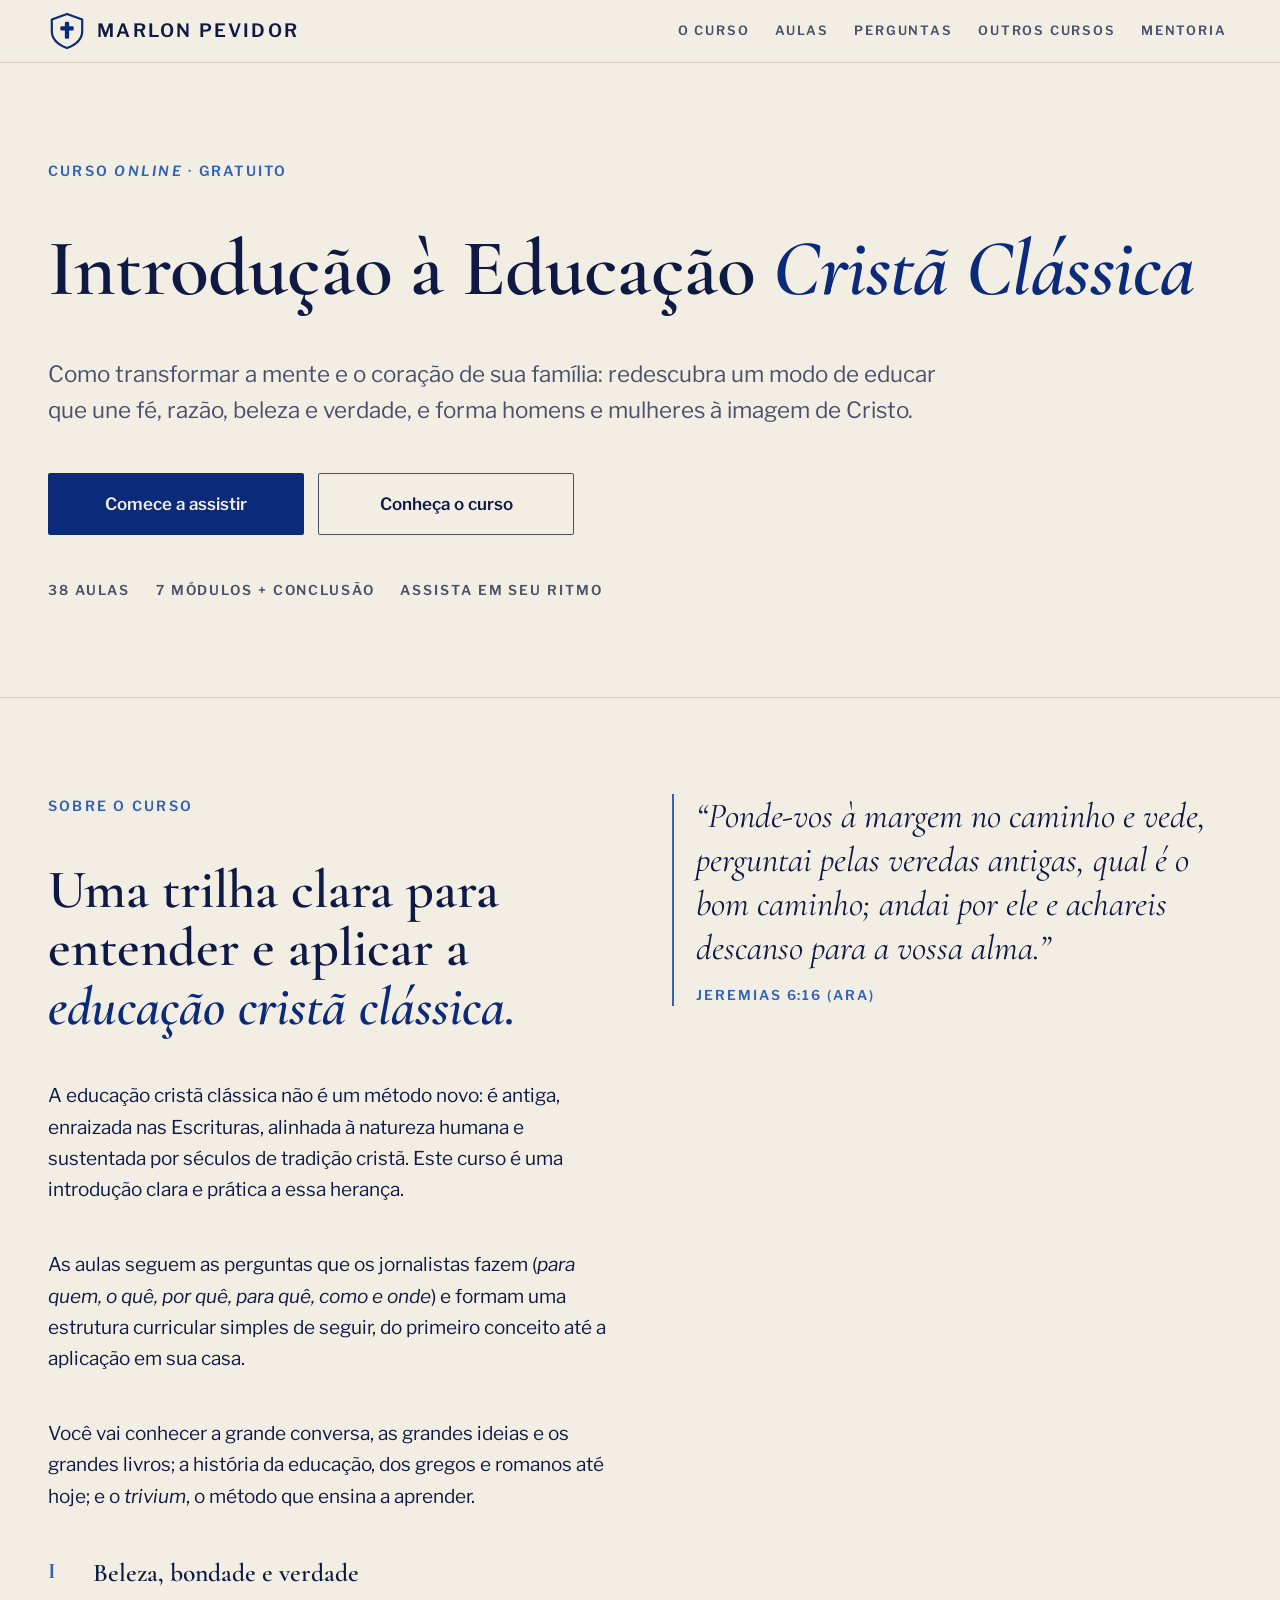
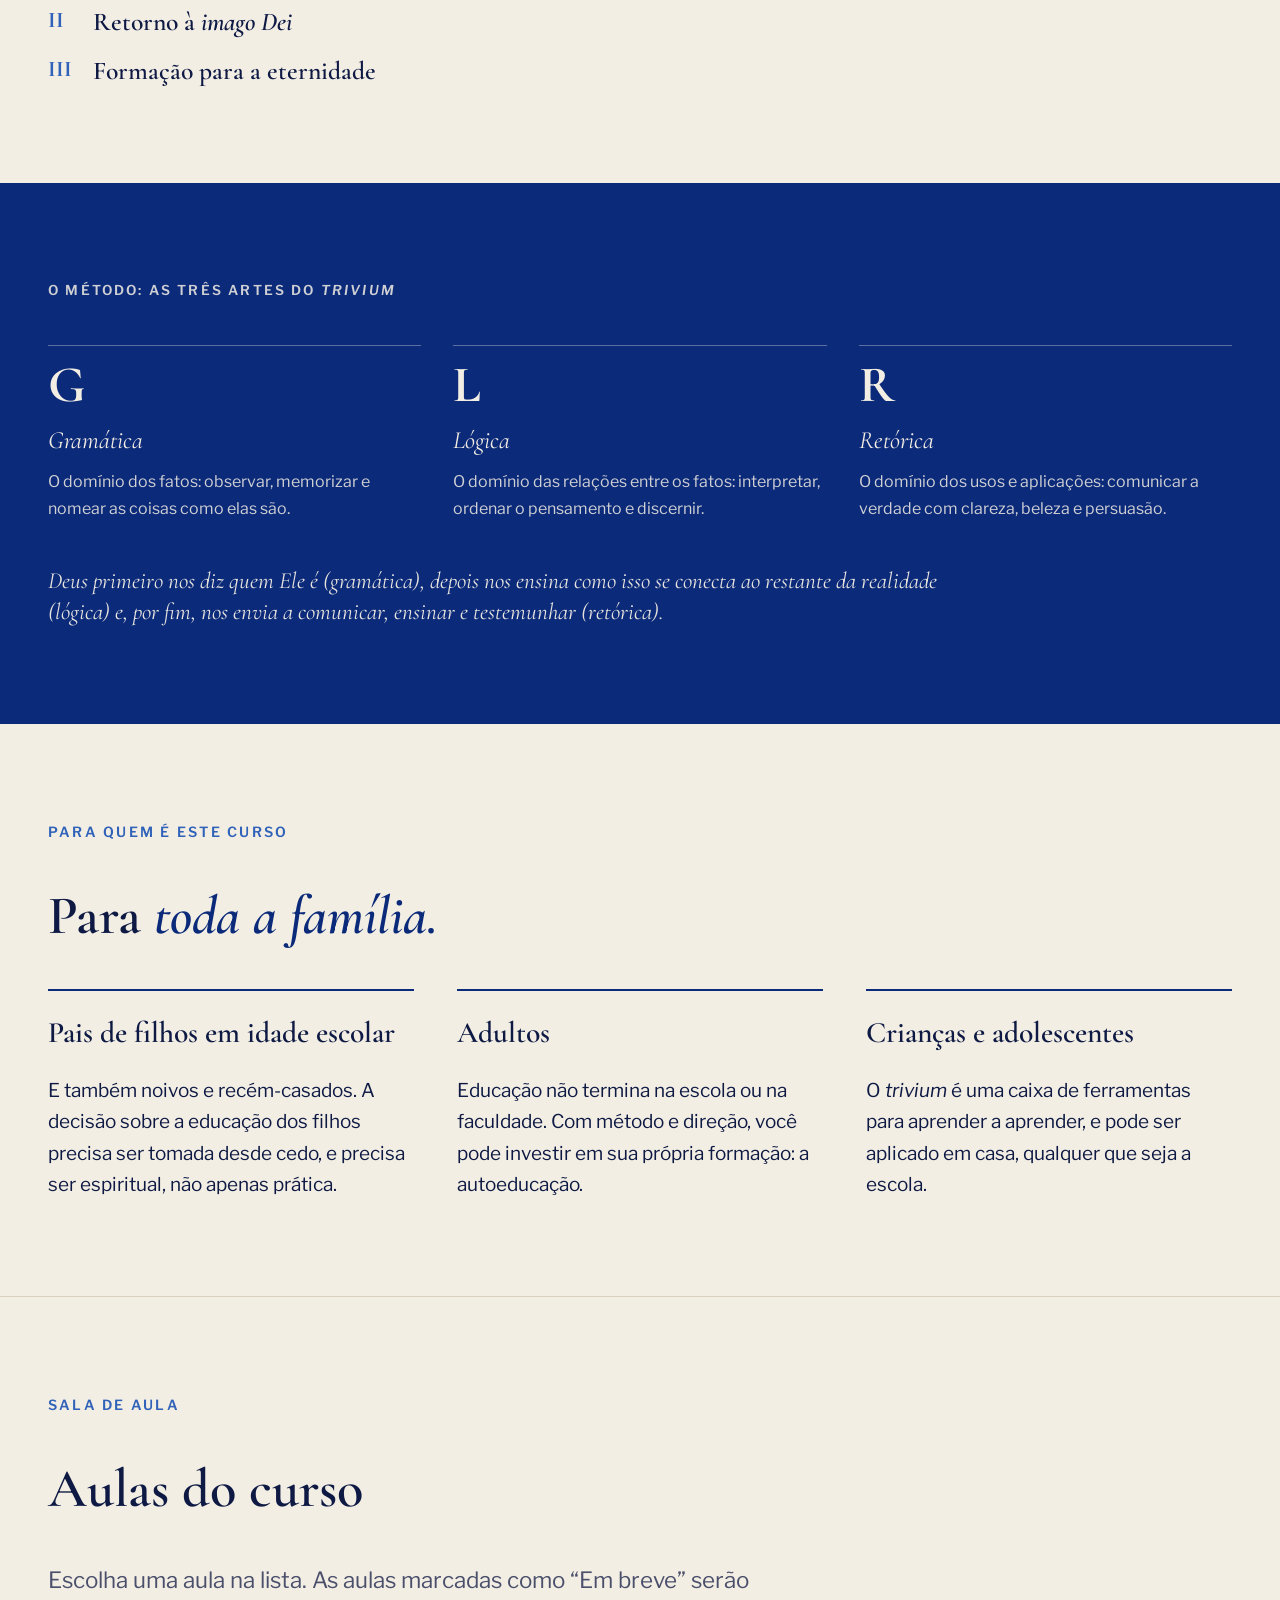
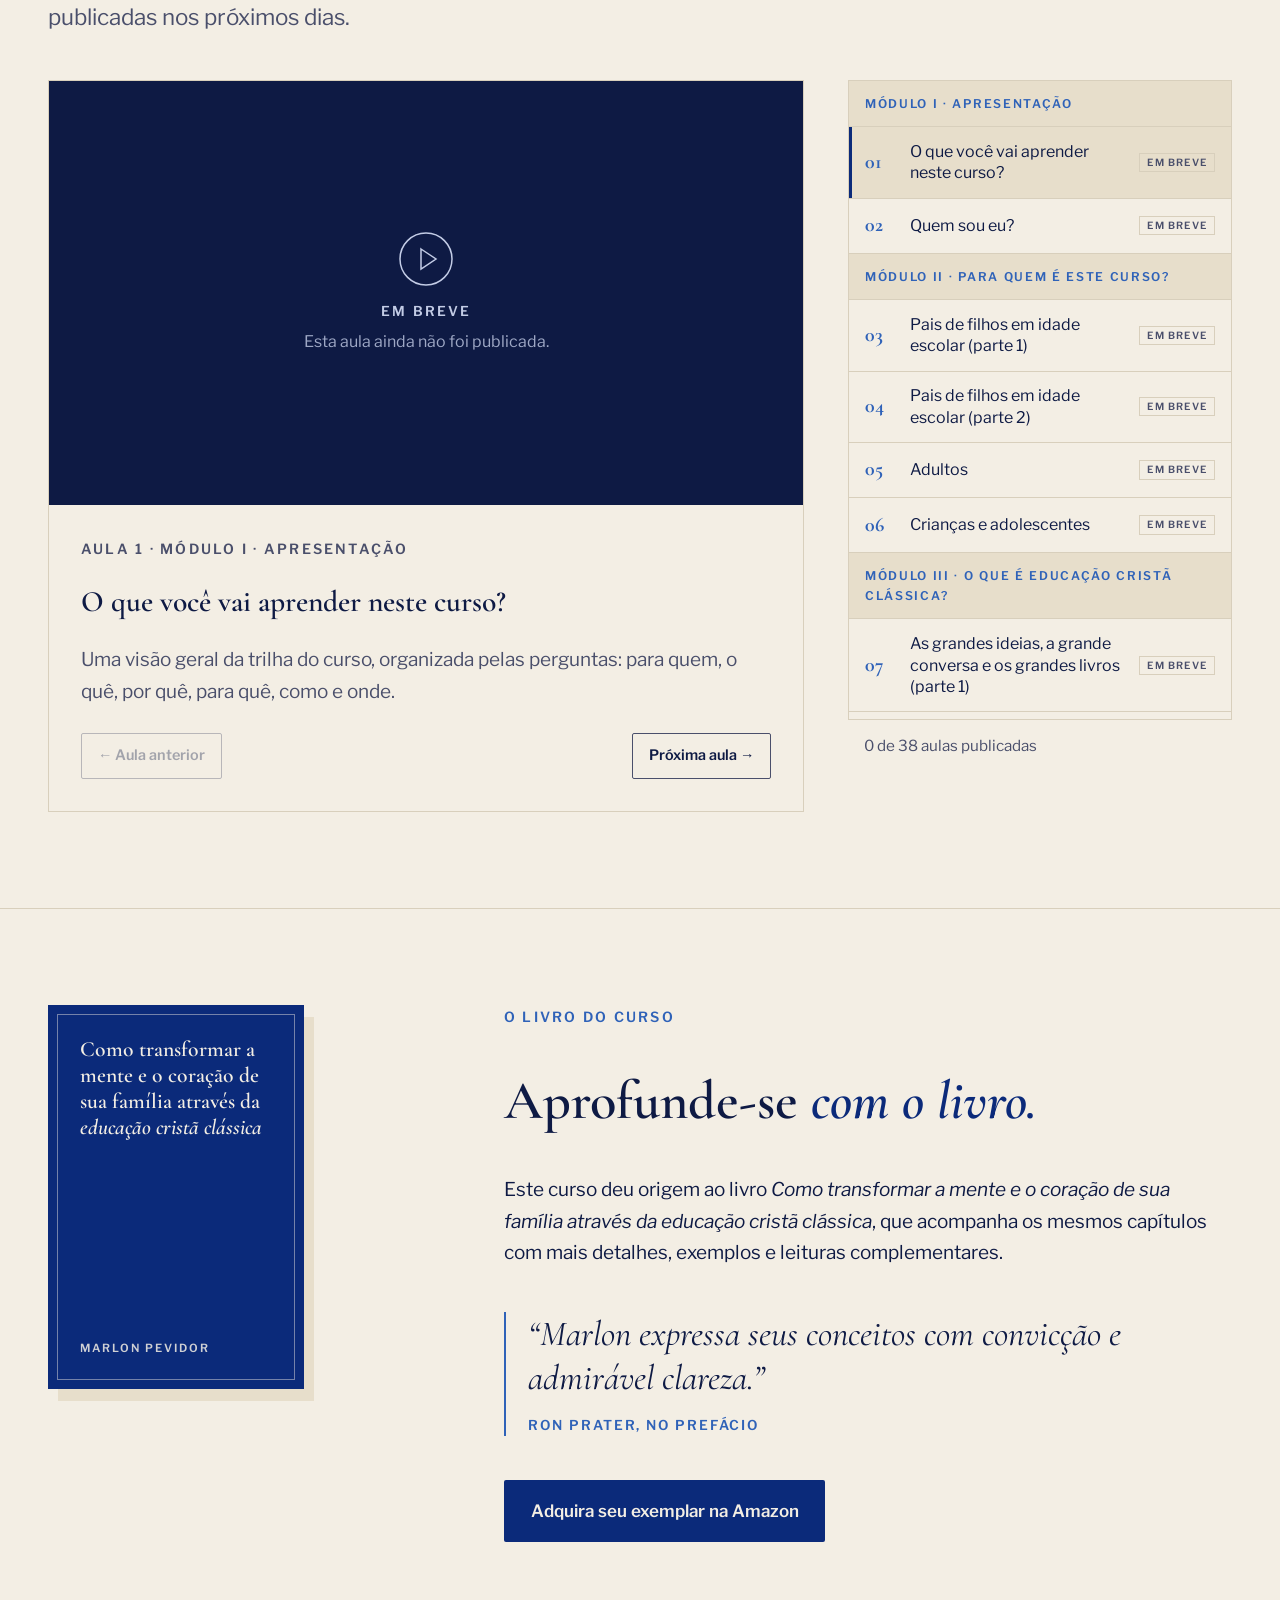
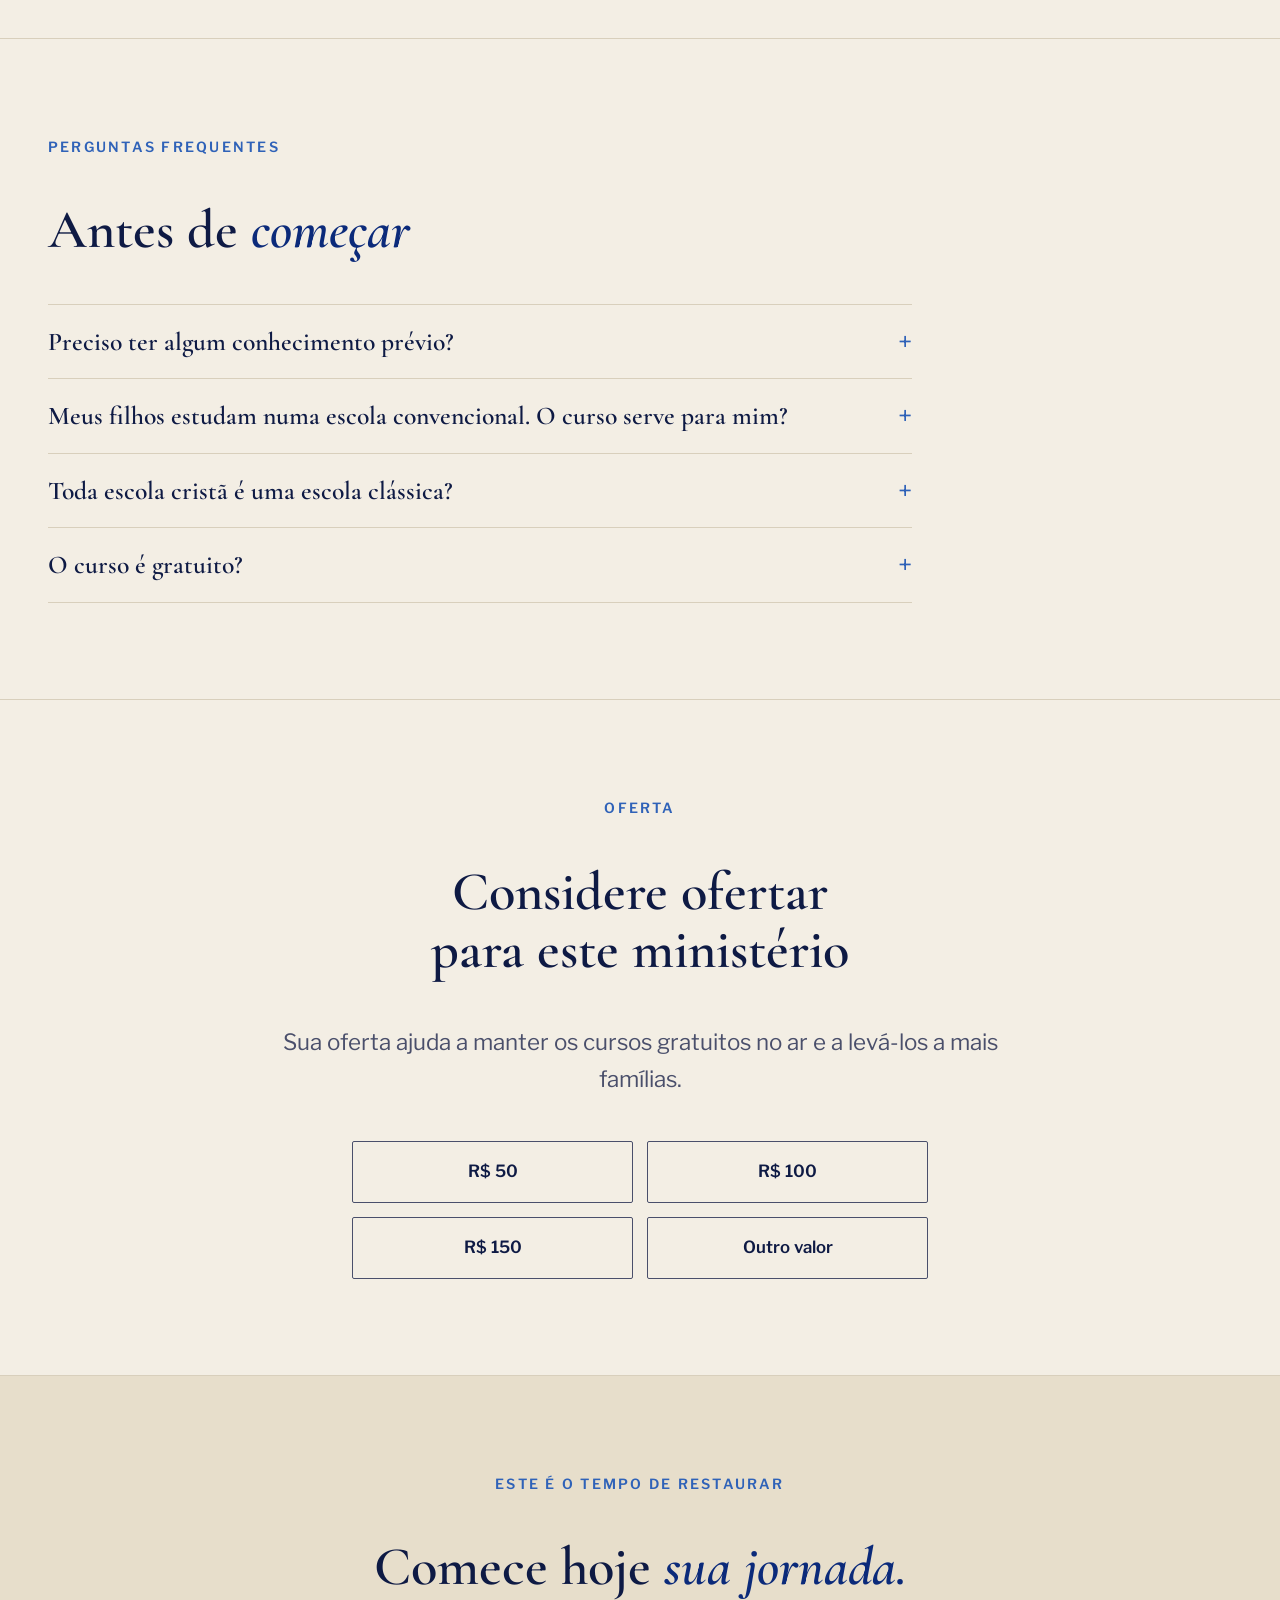
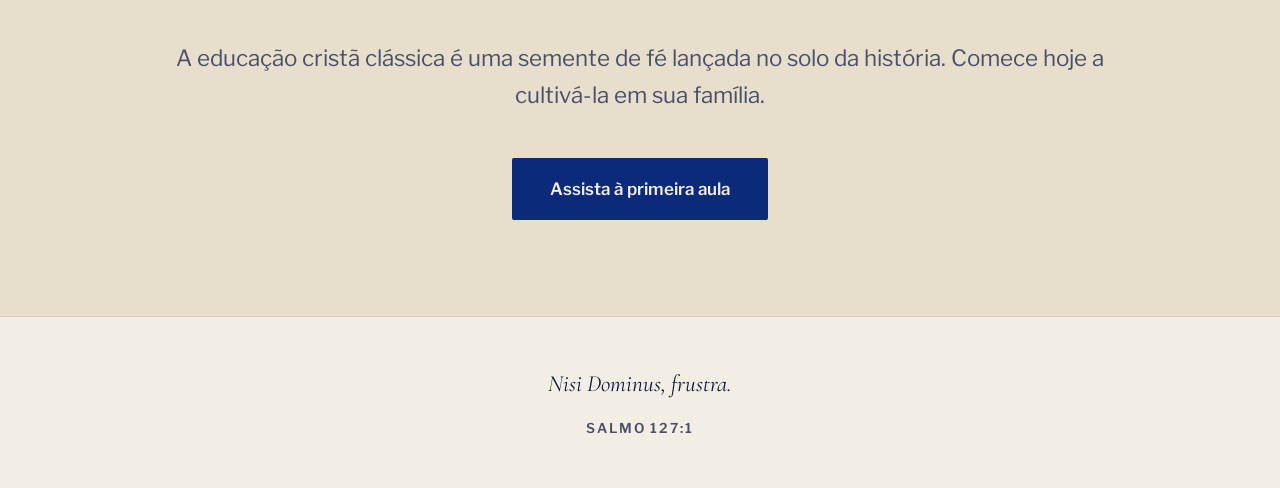
==== commit 16a4a45b: "Página do curso sem a seção do professor Co-Authored-By: Claude Opus 5.5 <noreply@anthropic.com> Cla" ====
--- a/iecc/index.html
+++ b/iecc/index.html
@@ -144,31 +144,6 @@
     </div>
   </section>
 
-  <section class="story" id="professor">
-    <div class="wrap">
-      <div class="stack">
-        <div class="byline">
-          <img src="../assets/marlon.webp" alt="" width="840" height="840" loading="lazy">
-          <div>
-            <p class="caps">O professor</p>
-            <h2>Marlon Pevidor</h2>
-          </div>
-        </div>
-        <p>Antes de qualquer coisa, Marlon é discípulo de Jesus Cristo: foi convencido de seus pecados, redimido e selado pelo Espírito Santo em 1999. É casado com Kelen desde 2004 e pai de três filhos, Victoria, Arthur e Miguel, que também confessaram Jesus como Senhor.</p>
-        <p>A família é membro da Igreja Batista Central de Taguatinga, em Brasília, onde Marlon serviu como diretor de educação cristã de 2021 a 2024, aplicando os princípios da educação cristã clássica no contexto da igreja local.</p>
-        <p>É professor de humanidades integradas na Logos Online School, em Moscow, Idaho (EUA), uma escola <em>online</em> que serve famílias educadoras.</p>
-        <p>Sua jornada começou em 2015, quando experimentou uma verdadeira conversão de cosmovisão e descobriu, através de <em>Como ler livros</em>, de Mortimer Adler, o <em>trivium</em>, o <em>quadrivium</em>, as sete artes liberais e a grande conversa. Desde então, dedica-se a ajudar famílias a recuperar essa herança, antiga, bíblica e orientada pelas Escrituras.</p>
-        <p><a href="../#professor">Conheça mais sobre o professor e seus outros cursos →</a></p>
-      </div>
-      <dl class="facts">
-        <div><dt>Formação</dt><dd>Licenciatura em História (UniCEUB) e em Geografia (Cruzeiro do Sul)</dd></div>
-        <div><dt>Especialização</dt><dd>Pós-graduação em Educação Cristã Clássica, Faculdade Internacional Cidade Viva</dd></div>
-        <div><dt>Atuação</dt><dd>Professor de humanidades integradas na Logos Online School</dd></div>
-        <div><dt>Igreja</dt><dd>Igreja Batista Central de Taguatinga, Brasília</dd></div>
-      </dl>
-    </div>
-  </section>
-
   <section class="about" id="livro">
     <div class="wrap">
       <a class="book-cover" href="https://a.co/d/00ePqFWon" target="_blank" rel="noopener" aria-label="Comprar o livro na Amazon">
